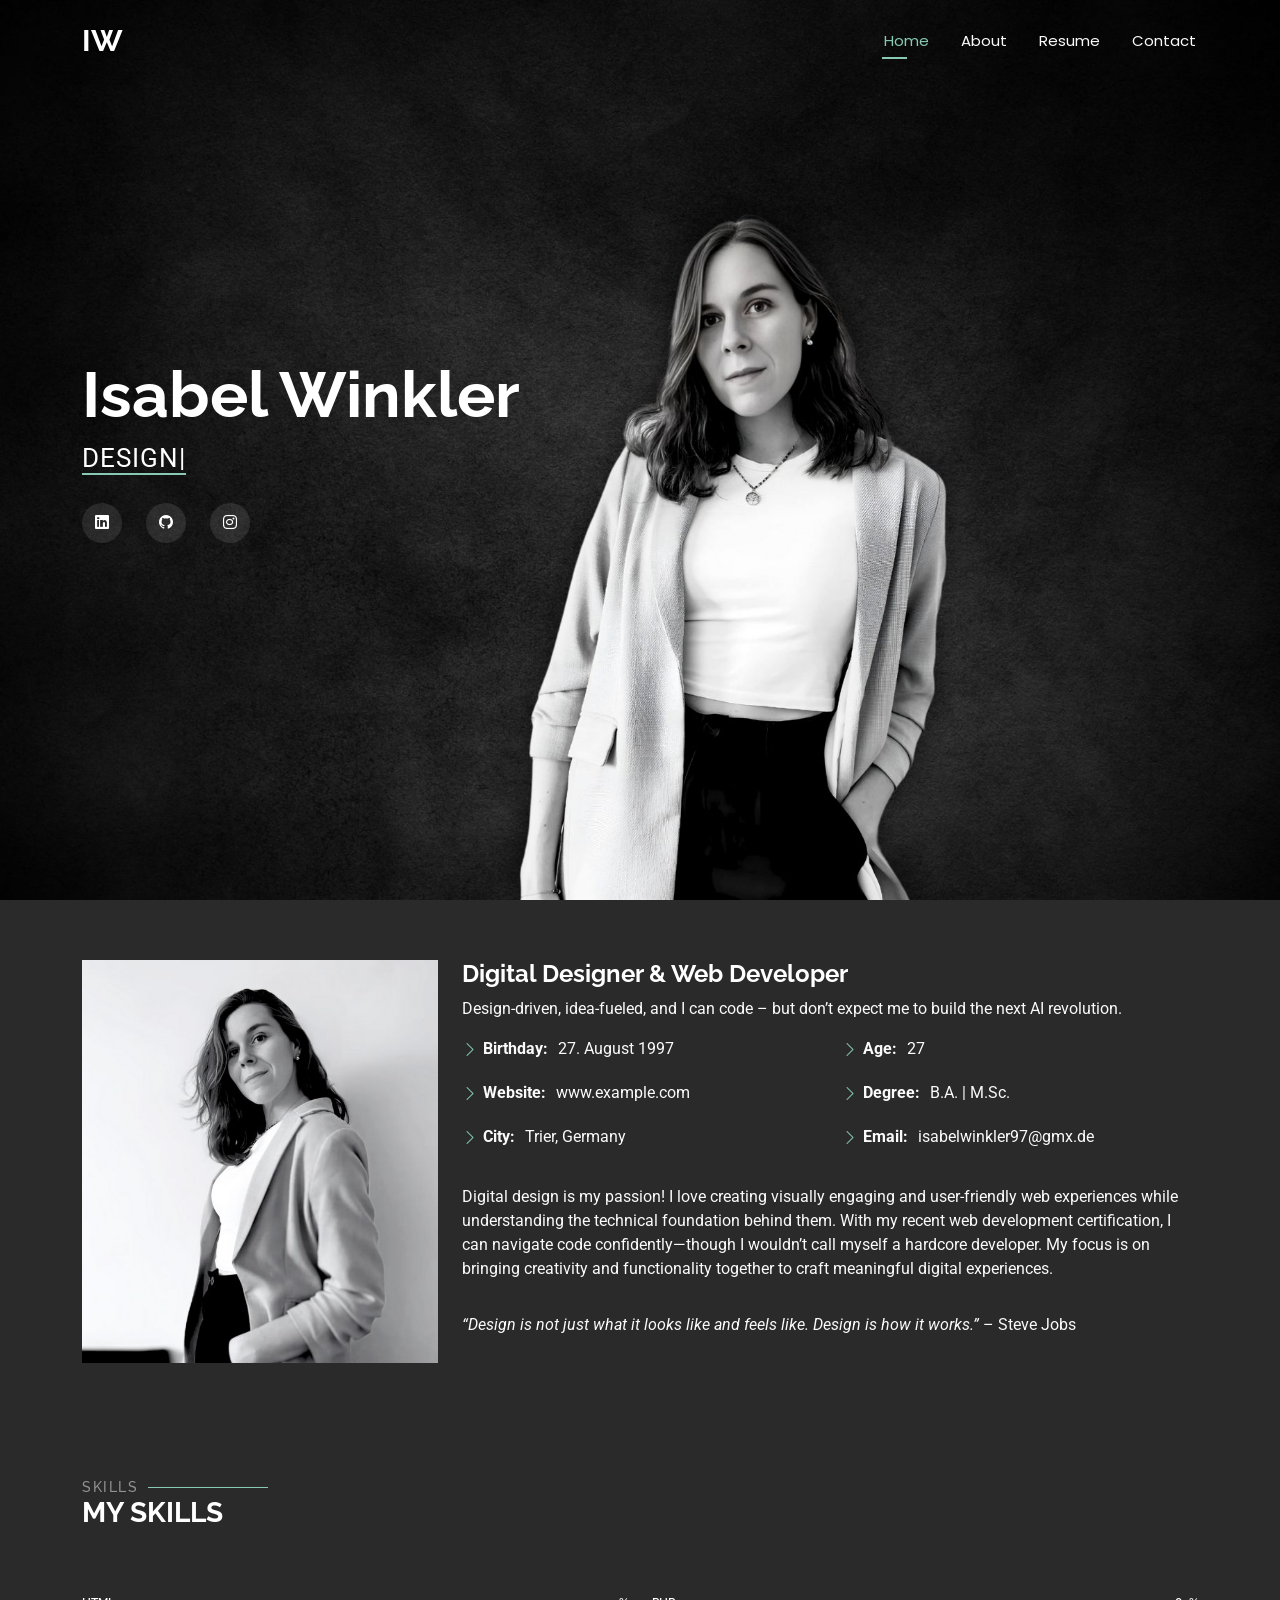
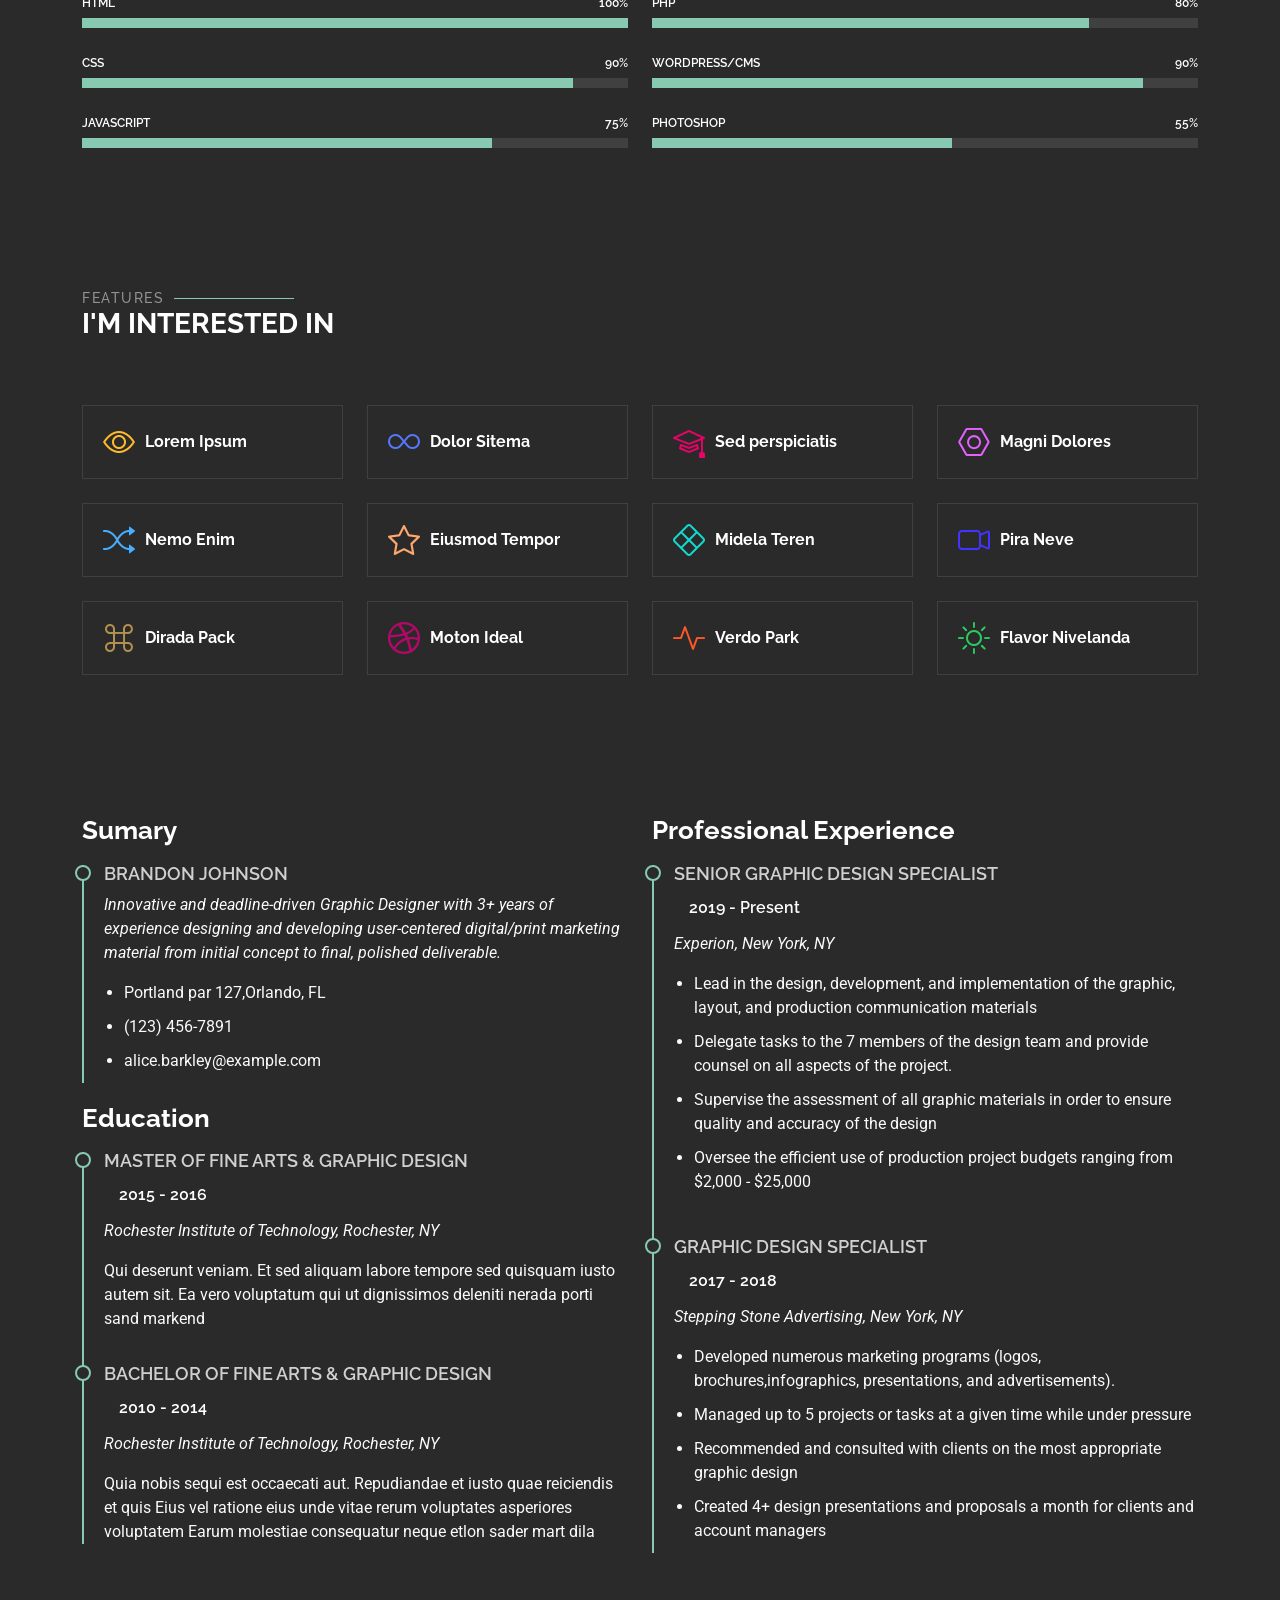
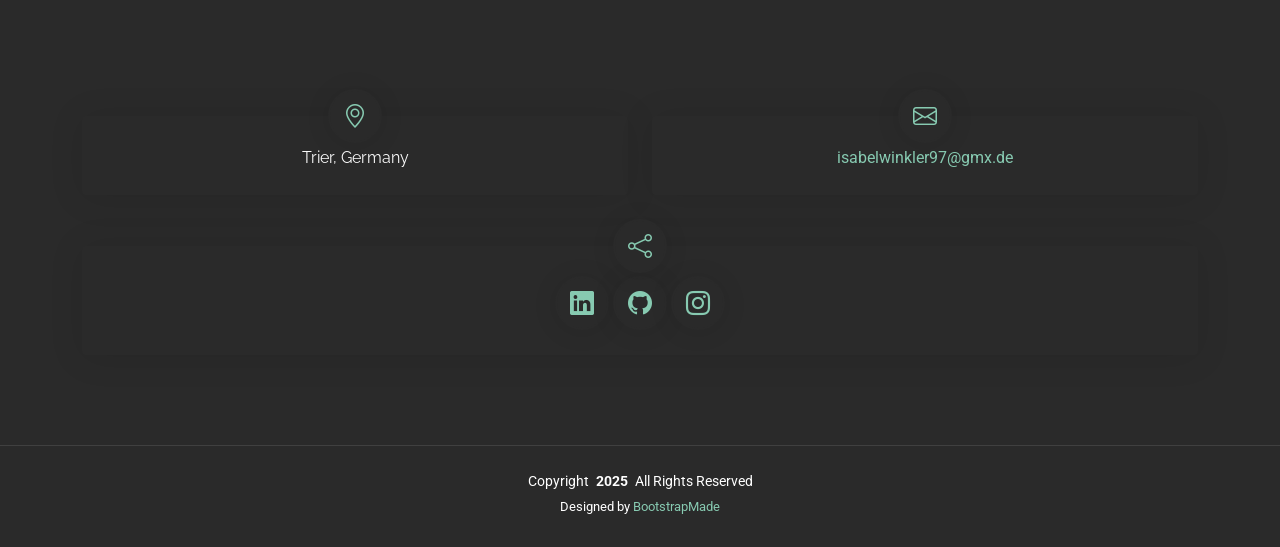
==== index.html @ 9dca6a9c "Anpassung lokal" ====
<!DOCTYPE html>
<html lang="en">

<head>
  <meta charset="utf-8">
  <meta content="width=device-width, initial-scale=1.0" name="viewport">
  <title>Isabel Winkler - Webdesign</title>
  <meta name="description" content="">
  <meta name="keywords" content="">

  <!-- Favicons -->
  <link href="assets/img/favicon.png" rel="icon">
  <link href="assets/img/apple-touch-icon.png" rel="apple-touch-icon">

  <!-- Fonts -->
  <link href="https://fonts.googleapis.com" rel="preconnect">
  <link href="https://fonts.gstatic.com" rel="preconnect" crossorigin>
  <link href="https://fonts.googleapis.com/css2?family=Roboto:ital,wght@0,100;0,300;0,400;0,500;0,700;0,900;1,100;1,300;1,400;1,500;1,700;1,900&family=Poppins:ital,wght@0,100;0,200;0,300;0,400;0,500;0,600;0,700;0,800;0,900;1,100;1,200;1,300;1,400;1,500;1,600;1,700;1,800;1,900&family=Raleway:ital,wght@0,100;0,200;0,300;0,400;0,500;0,600;0,700;0,800;0,900;1,100;1,200;1,300;1,400;1,500;1,600;1,700;1,800;1,900&display=swap" rel="stylesheet">

  <!-- Vendor CSS Files -->
  <link href="assets/vendor/bootstrap/css/bootstrap.min.css" rel="stylesheet">
  <link href="assets/vendor/bootstrap-icons/bootstrap-icons.css" rel="stylesheet">
  <link href="assets/vendor/aos/aos.css" rel="stylesheet">
  <link href="assets/vendor/swiper/swiper-bundle.min.css" rel="stylesheet">
  <link href="assets/vendor/glightbox/css/glightbox.min.css" rel="stylesheet">

  <!-- Main CSS File -->
  <link href="assets/css/main.css" rel="stylesheet">

  <!-- =======================================================
  * Template Name: Personal
  * Template URL: https://bootstrapmade.com/personal-free-resume-bootstrap-template/
  * Updated: Nov 04 2024 with Bootstrap v5.3.3
  * Author: BootstrapMade.com
  * License: https://bootstrapmade.com/license/
  ======================================================== -->
</head>

<body class="index-page">

  <header id="header" class="header d-flex align-items-center fixed-top">
    <div class="container-fluid container-xl position-relative d-flex align-items-center justify-content-between">

      <a href="index.html" class="logo d-flex align-items-center">
        <!-- Uncomment the line below if you also wish to use an image logo -->
        <!-- <img src="assets/img/logo.png" alt=""> -->
        <h1 class="sitename">IW</h1>
      </a>

      <nav id="navmenu" class="navmenu">
        <ul>
          <li><a href="index.html" class="active">Home</a></li>
          <li><a href="#about">About</a></li>
          <li><a href="#resume">Resume</a></li>
          <li><a href="#contact">Contact</a></li>
        </ul>
        <i class="mobile-nav-toggle d-xl-none bi bi-list"></i>
      </nav>

    </div>
  </header>

  <main class="main">

    <!-- Hero Section -->
    <section id="hero" class="hero section dark-background">

      <img src="assets/img/hero-bg.jpg" alt="" data-aos="fade-in">

      <div class="container" data-aos="zoom-out" data-aos-delay="100">
        <h2>Isabel Winkler</h2>
        <p><span class="typed" data-typed-items="DESIGN, DIGITAL, INNOVATION, CREATIVITY, DEVELOPER, MARKETING, EVENTS">CREATIVITY</span><span class="typed-cursor typed-cursor--blink"></span></p>
        <div class="social-links">
          <a href="https://www.linkedin.com/in/isabel-winkler-433579198/" target="_blank"><i class="bi bi-linkedin"></i></a>
          <a href="https://github.com/easywinkler" target="_blank"><i class="bi bi-github"></i></a>
          <a href="https://www.instagram.com/isipisiii3/" target="_blank"><i class="bi bi-instagram"></i></a>
        </div>
      </div>

    </section><!-- /Hero Section -->

   <!-- About Section -->
   <section id="about" class="about section">

    <div class="container" data-aos="fade-up" data-aos-delay="100">

      <div class="row gy-4 justify-content-center">
        <div class="col-lg-4">
          <img src="assets/img/profile-img.jpg" class="img-fluid" alt="">
        </div>
        <div class="col-lg-8 content">
          <h2>Digital Designer &amp; Web Developer</h2>
          <p>
            Design-driven, idea-fueled, and I can code – but don’t expect me to build the next AI revolution.<br>
          </p>
          <div class="row">
            <div class="col-lg-6">
              <ul>
                <li><i class="bi bi-chevron-right"></i> <strong>Birthday:</strong> <span>27. August 1997</span></li>
                <li><i class="bi bi-chevron-right"></i> <strong>Website:</strong> <span>www.example.com</span></li>
                <li><i class="bi bi-chevron-right"></i> <strong>City:</strong> <span>Trier, Germany</span></li>
              </ul>
            </div>
            <div class="col-lg-6">
              <ul>
                <li><i class="bi bi-chevron-right"></i> <strong>Age:</strong> <span>27</span></li>
                <li><i class="bi bi-chevron-right"></i> <strong>Degree:</strong> <span>B.A. | M.Sc.</span></li>
                <li><i class="bi bi-chevron-right"></i> <strong>Email:</strong> <span>isabelwinkler97@gmx.de</span></li>
              </ul>
            </div>
          </div>
          <p class="py-3">
            Digital design is my passion! I love creating visually engaging and user-friendly web experiences while understanding the technical foundation behind them. With my recent web development certification, I can navigate code confidently—though I wouldn’t call myself a hardcore developer. My focus is on bringing creativity and functionality together to craft meaningful digital experiences.
          </p>
          <p>
            <span class="fst-italic py-3">“Design is not just what it looks like and feels like. Design is how it works.” </span> – Steve Jobs
          </p>
        </div>
      </div>

    </div>

  </section><!-- /About Section -->


  <!-- Skills Section -->
  <section id="skills" class="skills section">

    <!-- Section Title -->
    <div class="container section-title" data-aos="fade-up">
      <h2>Skills</h2>
      <div><span>My</span> <span class="description-title">Skills</span></div>
    </div><!-- End Section Title -->

    <div class="container" data-aos="fade-up" data-aos-delay="100">

      <div class="row skills-content skills-animation">

        <div class="col-lg-6">

          <div class="progress">
            <span class="skill"><span>HTML</span> <i class="val">100%</i></span>
            <div class="progress-bar-wrap">
              <div class="progress-bar" role="progressbar" aria-valuenow="100" aria-valuemin="0" aria-valuemax="100"></div>
            </div>
          </div><!-- End Skills Item -->

          <div class="progress">
            <span class="skill"><span>CSS</span> <i class="val">90%</i></span>
            <div class="progress-bar-wrap">
              <div class="progress-bar" role="progressbar" aria-valuenow="90" aria-valuemin="0" aria-valuemax="100"></div>
            </div>
          </div><!-- End Skills Item -->

          <div class="progress">
            <span class="skill"><span>JavaScript</span> <i class="val">75%</i></span>
            <div class="progress-bar-wrap">
              <div class="progress-bar" role="progressbar" aria-valuenow="75" aria-valuemin="0" aria-valuemax="100"></div>
            </div>
          </div><!-- End Skills Item -->

        </div>

        <div class="col-lg-6">

          <div class="progress">
            <span class="skill"><span>PHP</span> <i class="val">80%</i></span>
            <div class="progress-bar-wrap">
              <div class="progress-bar" role="progressbar" aria-valuenow="80" aria-valuemin="0" aria-valuemax="100"></div>
            </div>
          </div><!-- End Skills Item -->

          <div class="progress">
            <span class="skill"><span>WordPress/CMS</span> <i class="val">90%</i></span>
            <div class="progress-bar-wrap">
              <div class="progress-bar" role="progressbar" aria-valuenow="90" aria-valuemin="0" aria-valuemax="100"></div>
            </div>
          </div><!-- End Skills Item -->

          <div class="progress">
            <span class="skill"><span>Photoshop</span> <i class="val">55%</i></span>
            <div class="progress-bar-wrap">
              <div class="progress-bar" role="progressbar" aria-valuenow="55" aria-valuemin="0" aria-valuemax="100"></div>
            </div>
          </div><!-- End Skills Item -->

        </div>

      </div>

    </div>

  </section><!-- /Skills Section -->

  <!-- Interests Section -->
  <section id="interests" class="interests section">

    <!-- Section Title -->
    <div class="container section-title" data-aos="fade-up">
      <h2>Features</h2>
      <div><span>I'm</span> <span class="description-title">interested in</span></div>
    </div><!-- End Section Title -->

    <div class="container">

      <div class="row gy-4">

        <div class="col-lg-3 col-md-4" data-aos="fade-up" data-aos-delay="100">
          <div class="features-item">
            <i class="bi bi-eye" style="color: #ffbb2c;"></i>
            <h3><a href="" class="stretched-link">Lorem Ipsum</a></h3>
          </div>
        </div><!-- End Feature Item -->

        <div class="col-lg-3 col-md-4" data-aos="fade-up" data-aos-delay="200">
          <div class="features-item">
            <i class="bi bi-infinity" style="color: #5578ff;"></i>
            <h3><a href="" class="stretched-link">Dolor Sitema</a></h3>
          </div>
        </div><!-- End Feature Item -->

        <div class="col-lg-3 col-md-4" data-aos="fade-up" data-aos-delay="300">
          <div class="features-item">
            <i class="bi bi-mortarboard" style="color: #e80368;"></i>
            <h3><a href="" class="stretched-link">Sed perspiciatis</a></h3>
          </div>
        </div><!-- End Feature Item -->

        <div class="col-lg-3 col-md-4" data-aos="fade-up" data-aos-delay="400">
          <div class="features-item">
            <i class="bi bi-nut" style="color: #e361ff;"></i>
            <h3><a href="" class="stretched-link">Magni Dolores</a></h3>
          </div>
        </div><!-- End Feature Item -->

        <div class="col-lg-3 col-md-4" data-aos="fade-up" data-aos-delay="500">
          <div class="features-item">
            <i class="bi bi-shuffle" style="color: #47aeff;"></i>
            <h3><a href="" class="stretched-link">Nemo Enim</a></h3>
          </div>
        </div><!-- End Feature Item -->

        <div class="col-lg-3 col-md-4" data-aos="fade-up" data-aos-delay="600">
          <div class="features-item">
            <i class="bi bi-star" style="color: #ffa76e;"></i>
            <h3><a href="" class="stretched-link">Eiusmod Tempor</a></h3>
          </div>
        </div><!-- End Feature Item -->

        <div class="col-lg-3 col-md-4" data-aos="fade-up" data-aos-delay="700">
          <div class="features-item">
            <i class="bi bi-x-diamond" style="color: #11dbcf;"></i>
            <h3><a href="" class="stretched-link">Midela Teren</a></h3>
          </div>
        </div><!-- End Feature Item -->

        <div class="col-lg-3 col-md-4" data-aos="fade-up" data-aos-delay="800">
          <div class="features-item">
            <i class="bi bi-camera-video" style="color: #4233ff;"></i>
            <h3><a href="" class="stretched-link">Pira Neve</a></h3>
          </div>
        </div><!-- End Feature Item -->

        <div class="col-lg-3 col-md-4" data-aos="fade-up" data-aos-delay="900">
          <div class="features-item">
            <i class="bi bi-command" style="color: #b2904f;"></i>
            <h3><a href="" class="stretched-link">Dirada Pack</a></h3>
          </div>
        </div><!-- End Feature Item -->

        <div class="col-lg-3 col-md-4" data-aos="fade-up" data-aos-delay="1000">
          <div class="features-item">
            <i class="bi bi-dribbble" style="color: #b20969;"></i>
            <h3><a href="" class="stretched-link">Moton Ideal</a></h3>
          </div>
        </div><!-- End Feature Item -->

        <div class="col-lg-3 col-md-4" data-aos="fade-up" data-aos-delay="1100">
          <div class="features-item">
            <i class="bi bi-activity" style="color: #ff5828;"></i>
            <h3><a href="" class="stretched-link">Verdo Park</a></h3>
          </div>
        </div><!-- End Feature Item -->

        <div class="col-lg-3 col-md-4" data-aos="fade-up" data-aos-delay="1200">
          <div class="features-item">
            <i class="bi bi-brightness-high" style="color: #29cc61;"></i>
            <h3><a href="" class="stretched-link">Flavor Nivelanda</a></h3>
          </div>
        </div><!-- End Feature Item -->

      </div>

    </div>

  </section><!-- /Interests Section -->

   <!-- Resume Section -->
   <section id="resume" class="resume section">

    <div class="container">

      <div class="row">

        <div class="col-lg-6" data-aos="fade-up" data-aos-delay="100">
          <h3 class="resume-title">Sumary</h3>

          <div class="resume-item pb-0">
            <h4>Brandon Johnson</h4>
            <p><em>Innovative and deadline-driven Graphic Designer with 3+ years of experience designing and developing user-centered digital/print marketing material from initial concept to final, polished deliverable.</em></p>
            <ul>
              <li>Portland par 127,Orlando, FL</li>
              <li>(123) 456-7891</li>
              <li>alice.barkley@example.com</li>
            </ul>
          </div><!-- Edn Resume Item -->

          <h3 class="resume-title">Education</h3>
          <div class="resume-item">
            <h4>Master of Fine Arts &amp; Graphic Design</h4>
            <h5>2015 - 2016</h5>
            <p><em>Rochester Institute of Technology, Rochester, NY</em></p>
            <p>Qui deserunt veniam. Et sed aliquam labore tempore sed quisquam iusto autem sit. Ea vero voluptatum qui ut dignissimos deleniti nerada porti sand markend</p>
          </div><!-- Edn Resume Item -->

          <div class="resume-item">
            <h4>Bachelor of Fine Arts &amp; Graphic Design</h4>
            <h5>2010 - 2014</h5>
            <p><em>Rochester Institute of Technology, Rochester, NY</em></p>
            <p>Quia nobis sequi est occaecati aut. Repudiandae et iusto quae reiciendis et quis Eius vel ratione eius unde vitae rerum voluptates asperiores voluptatem Earum molestiae consequatur neque etlon sader mart dila</p>
          </div><!-- Edn Resume Item -->

        </div>

        <div class="col-lg-6" data-aos="fade-up" data-aos-delay="200">
          <h3 class="resume-title">Professional Experience</h3>
          <div class="resume-item">
            <h4>Senior graphic design specialist</h4>
            <h5>2019 - Present</h5>
            <p><em>Experion, New York, NY </em></p>
            <ul>
              <li>Lead in the design, development, and implementation of the graphic, layout, and production communication materials</li>
              <li>Delegate tasks to the 7 members of the design team and provide counsel on all aspects of the project. </li>
              <li>Supervise the assessment of all graphic materials in order to ensure quality and accuracy of the design</li>
              <li>Oversee the efficient use of production project budgets ranging from $2,000 - $25,000</li>
            </ul>
          </div><!-- Edn Resume Item -->

          <div class="resume-item">
            <h4>Graphic design specialist</h4>
            <h5>2017 - 2018</h5>
            <p><em>Stepping Stone Advertising, New York, NY</em></p>
            <ul>
              <li>Developed numerous marketing programs (logos, brochures,infographics, presentations, and advertisements).</li>
              <li>Managed up to 5 projects or tasks at a given time while under pressure</li>
              <li>Recommended and consulted with clients on the most appropriate graphic design</li>
              <li>Created 4+ design presentations and proposals a month for clients and account managers</li>
            </ul>
          </div><!-- Edn Resume Item -->

        </div>

      </div>

    </div>

  </section><!-- /Resume Section -->


     <!-- contact Section -->
  <section id="contact" class="contact section">

    <div class="container" data-aos="fade-up" data-aos-delay="100">

      <div class="row gy-4">

        <div class="col-lg-6 col-md-6 d-flex flex-column align-items-center">
          <i class="icon bi bi-geo-alt flex-shrink-0"></i>
          <div class="contact-item">
            <p>Trier, Germany</p>
          </div>
        </div><!-- End contact Item -->

        <div class="col-lg-6 col-md-6 d-flex flex-column align-items-center">
          <i class="icon bi bi-envelope flex-shrink-0"></i>
          <div class="contact-item">
            <a href="mailto:isabelwinkler97@gmx.de">isabelwinkler97@gmx.de</a>
          </div>
        </div><!-- End contact Item -->

        <div class="col-lg-12 col-md-6 d-flex flex-column align-items-center">
          <i class="icon bi bi-share flex-shrink-0"></i>
          <div class="contact-item">
            <a href="https://www.linkedin.com/in/isabel-winkler-433579198/" target="_blank"><i class="bi bi-linkedin"></i></a>
            <a href="https://github.com/easywinkler" target="_blank"><i class="bi bi-github"></i></a>
            <a href="https://www.instagram.com/isipisiii3/" target="_blank"><i class="bi bi-instagram"></i></a>
          </div>
        </div><!-- End contact Item -->
      </div>

    </div>

  </section><!-- /Contact Section -->

  </main>

  <footer id="footer" class="footer dark-background">
        <div class="copyright">
          <span>Copyright </span> <strong class="px-1 sitename">2025</strong> <span>All Rights Reserved</span>
        </div>
        <div class="credits">
          <!-- All the links in the footer should remain intact. -->
          <!-- You can delete the links only if you've purchased the pro version. -->
          <!-- Licensing information: https://bootstrapmade.com/license/ -->
          <!-- Purchase the pro version with working PHP/AJAX contact form: [buy-url] -->
          Designed by <a href="https://bootstrapmade.com/">BootstrapMade</a>
        </div>
      </div>
    </div>
  </footer>

  <!-- Scroll Top -->
  <a href="#" id="scroll-top" class="scroll-top d-flex align-items-center justify-content-center"><i class="bi bi-arrow-up-short"></i></a>

  <!-- Preloader -->
  <div id="preloader"></div>

  <!-- Vendor JS Files -->
  <script src="assets/vendor/bootstrap/js/bootstrap.bundle.min.js"></script>
  <script src="assets/vendor/php-email-form/validate.js"></script>
  <script src="assets/vendor/aos/aos.js"></script>
  <script src="assets/vendor/typed.js/typed.umd.js"></script>
  <script src="assets/vendor/purecounter/purecounter_vanilla.js"></script>
  <script src="assets/vendor/waypoints/noframework.waypoints.js"></script>
  <script src="assets/vendor/swiper/swiper-bundle.min.js"></script>
  <script src="assets/vendor/glightbox/js/glightbox.min.js"></script>
  <script src="assets/vendor/imagesloaded/imagesloaded.pkgd.min.js"></script>
  <script src="assets/vendor/isotope-layout/isotope.pkgd.min.js"></script>

  <!-- Main JS File -->
  <script src="assets/js/main.js"></script>

</body>

</html>
---- assets/css/main.css ----
/**
* Template Name: Personal
* Template URL: https://bootstrapmade.com/personal-free-resume-bootstrap-template/
* Updated: Nov 04 2024 with Bootstrap v5.3.3
* Author: BootstrapMade.com
* License: https://bootstrapmade.com/license/
*/

/*--------------------------------------------------------------
# Font & Color Variables
# Help: https://bootstrapmade.com/color-system/
--------------------------------------------------------------*/
/* Fonts */
:root {
  --default-font: "Roboto",  system-ui, -apple-system, "Segoe UI", Roboto, "Helvetica Neue", Arial, "Noto Sans", "Liberation Sans", sans-serif, "Apple Color Emoji", "Segoe UI Emoji", "Segoe UI Symbol", "Noto Color Emoji";
  --heading-font: "Raleway",  sans-serif;
  --nav-font: "Poppins",  sans-serif;
}

/* Global Colors - The following color variables are used throughout the website. Updating them here will change the color scheme of the entire website */
:root { 
  --background-color: #2a2a2a; /* Background color for the entire website, including individual sections */
  --default-color: #fafafa; /* Default color used for the majority of the text content across the entire website */
  --heading-color: #ffffff; /* Color for headings, subheadings and title throughout the website */
  --accent-color: #87cab1; /* Accent color that represents your brand on the website. It's used for buttons, links, and other elements that need to stand out */
  --surface-color: #2a2a2a; /* The surface color is used as a background of boxed elements within sections, such as cards, icon boxes, or other elements that require a visual separation from the global background. */
  --contrast-color: #2a2a2a; /* Contrast color for text, ensuring readability against backgrounds of accent, heading, or default colors. */
}

/* Nav Menu Colors - The following color variables are used specifically for the navigation menu. They are separate from the global colors to allow for more customization options */
:root {
  --nav-color: #fafafa;  /* The default color of the main navmenu links */
  --nav-hover-color: #87cab1; /* Applied to main navmenu links when they are hovered over or active */
  --nav-mobile-background-color: #2a2a2a; /* Used as the background color for mobile navigation menu */
  --nav-dropdown-background-color: #2a2a2a; /* Used as the background color for dropdown items that appear when hovering over primary navigation items */
  --nav-dropdown-color: #fafafa; /* Used for navigation links of the dropdown items in the navigation menu. */
  --nav-dropdown-hover-color: #87cab1; /* Similar to --nav-hover-color, this color is applied to dropdown navigation links when they are hovered over. */
}

/* Color Presets - These classes override global colors when applied to any section or element, providing reuse of the sam color scheme. */

.light-background {
  --background-color: #2a2a2a;
  --surface-color: #2a2a2a;
}

.dark-background {
  --background-color: #2a2a2a;
  --default-color: #ffffff;
  --heading-color: #ffffff;
  --surface-color: #2a2a2a;
  --contrast-color: #2a2a2a;
}

/* Smooth scroll */
:root {
  scroll-behavior: smooth;
}

/*--------------------------------------------------------------
# General Styling & Shared Classes
--------------------------------------------------------------*/
body {
  color: var(--default-color);
  background-color: var(--background-color);
  font-family: var(--default-font);
}

a {
  color: var(--accent-color);
  text-decoration: none;
  transition: 0.3s;
}

a:hover {
  color: color-mix(in srgb, var(--accent-color), transparent 25%);
  text-decoration: none;
}

h1,
h2,
h3,
h4,
h5,
h6 {
  color: var(--heading-color);
  font-family: var(--heading-font);
}

/* PHP Email Form Messages
------------------------------*/
.php-email-form .error-message {
  display: none;
  background: #df1529;
  color: #ffffff;
  text-align: left;
  padding: 15px;
  margin-bottom: 24px;
  font-weight: 600;
}

.php-email-form .sent-message {
  display: none;
  color: #ffffff;
  background: #87cab1;
  text-align: center;
  padding: 15px;
  margin-bottom: 24px;
  font-weight: 600;
}

.php-email-form .loading {
  display: none;
  background: var(--surface-color);
  text-align: center;
  padding: 15px;
  margin-bottom: 24px;
}

.php-email-form .loading:before {
  content: "";
  display: inline-block;
  border-radius: 50%;
  width: 24px;
  height: 24px;
  margin: 0 10px -6px 0;
  border: 3px solid var(--accent-color);
  border-top-color: var(--surface-color);
  animation: php-email-form-loading 1s linear infinite;
}

@keyframes php-email-form-loading {
  0% {
    transform: rotate(0deg);
  }

  100% {
    transform: rotate(360deg);
  }
}

/*--------------------------------------------------------------
# Global Header
--------------------------------------------------------------*/
.header {
  --background-color: rgba(0, 0, 0, 0);
  color: var(--default-color);
  background-color: var(--background-color);
  padding: 15px 0;
  transition: all 0.5s;
  z-index: 997;
}

.header .logo {
  line-height: 1;
}

.header .logo img {
  max-height: 32px;
  margin-right: 8px;
}

.header .logo h1 {
  font-size: 30px;
  margin: 0;
  font-weight: 700;
  color: var(--heading-color);
}

.scrolled .header {
  box-shadow: 0px 0 18px rgba(0, 0, 0, 0.1);
}

/* Global Header on Scroll
------------------------------*/
.scrolled .header {
  --background-color: rgba(0, 0, 0, 0.8);
}

/*--------------------------------------------------------------
# Navigation Menu
--------------------------------------------------------------*/
/* Desktop Navigation */
@media (min-width: 1200px) {
  .navmenu {
    padding: 0;
  }

  .navmenu ul {
    margin: 0;
    padding: 0;
    display: flex;
    list-style: none;
    align-items: center;
  }

  .navmenu li {
    position: relative;
  }

  .navmenu>ul>li {
    white-space: nowrap;
    padding: 15px 14px;
  }

  .navmenu>ul>li:last-child {
    padding-right: 0;
  }

  .navmenu a,
  .navmenu a:focus {
    color: var(--nav-color);
    font-size: 15px;
    padding: 0 2px;
    font-family: var(--nav-font);
    font-weight: 400;
    display: flex;
    align-items: center;
    justify-content: space-between;
    white-space: nowrap;
    transition: 0.3s;
    position: relative;
  }

  .navmenu a i,
  .navmenu a:focus i {
    font-size: 12px;
    line-height: 0;
    margin-left: 5px;
    transition: 0.3s;
  }

  .navmenu>ul>li>a:before {
    content: "";
    position: absolute;
    height: 2px;
    bottom: -6px;
    left: 0;
    background-color: var(--nav-hover-color);
    visibility: hidden;
    width: 0px;
    transition: all 0.3s ease-in-out 0s;
  }

  .navmenu a:hover:before,
  .navmenu li:hover>a:before,
  .navmenu .active:before {
    visibility: visible;
    width: 25px;
  }

  .navmenu li:hover>a,
  .navmenu .active,
  .navmenu .active:focus {
    color: var(--nav-hover-color);
  }

  .navmenu .dropdown ul {
    margin: 0;
    padding: 10px 0;
    background: var(--nav-dropdown-background-color);
    display: block;
    position: absolute;
    visibility: hidden;
    left: 14px;
    top: 130%;
    opacity: 0;
    transition: 0.3s;
    border-radius: 4px;
    z-index: 99;
    box-shadow: 0px 0px 30px rgba(0, 0, 0, 0.1);
  }

  .navmenu .dropdown ul li {
    min-width: 200px;
  }

  .navmenu .dropdown ul a {
    padding: 10px 20px;
    font-size: 15px;
    text-transform: none;
    color: var(--nav-dropdown-color);
  }

  .navmenu .dropdown ul a i {
    font-size: 12px;
  }

  .navmenu .dropdown ul a:hover,
  .navmenu .dropdown ul .active:hover,
  .navmenu .dropdown ul li:hover>a {
    color: var(--nav-dropdown-hover-color);
  }

  .navmenu .dropdown:hover>ul {
    opacity: 1;
    top: 100%;
    visibility: visible;
  }

  .navmenu .dropdown .dropdown ul {
    top: 0;
    left: -90%;
    visibility: hidden;
  }

  .navmenu .dropdown .dropdown:hover>ul {
    opacity: 1;
    top: 0;
    left: -100%;
    visibility: visible;
  }
}

/* Mobile Navigation */
@media (max-width: 1199px) {
  .mobile-nav-toggle {
    color: var(--nav-color);
    font-size: 28px;
    line-height: 0;
    margin-right: 10px;
    cursor: pointer;
    transition: color 0.3s;
  }

  .navmenu {
    padding: 0;
    z-index: 9997;
  }

  .navmenu ul {
    display: none;
    list-style: none;
    position: absolute;
    inset: 60px 20px 20px 20px;
    padding: 10px 0;
    margin: 0;
    border-radius: 6px;
    background-color: var(--nav-mobile-background-color);
    border: 1px solid color-mix(in srgb, var(--default-color), transparent 90%);
    box-shadow: none;
    overflow-y: auto;
    transition: 0.3s;
    z-index: 9998;
  }

  .navmenu a,
  .navmenu a:focus {
    color: var(--nav-dropdown-color);
    padding: 10px 20px;
    font-family: var(--nav-font);
    font-size: 17px;
    font-weight: 500;
    display: flex;
    align-items: center;
    justify-content: space-between;
    white-space: nowrap;
    transition: 0.3s;
  }

  .navmenu a i,
  .navmenu a:focus i {
    font-size: 12px;
    line-height: 0;
    margin-left: 5px;
    width: 30px;
    height: 30px;
    display: flex;
    align-items: center;
    justify-content: center;
    border-radius: 50%;
    transition: 0.3s;
    background-color: color-mix(in srgb, var(--accent-color), transparent 90%);
  }

  .navmenu a i:hover,
  .navmenu a:focus i:hover {
    background-color: var(--accent-color);
    color: var(--contrast-color);
  }

  .navmenu a:hover,
  .navmenu .active,
  .navmenu .active:focus {
    color: var(--nav-dropdown-hover-color);
  }

  .navmenu .active i,
  .navmenu .active:focus i {
    background-color: var(--accent-color);
    color: var(--contrast-color);
    transform: rotate(180deg);
  }

  .navmenu .dropdown ul {
    position: static;
    display: none;
    z-index: 99;
    padding: 10px 0;
    margin: 10px 20px;
    background-color: var(--nav-dropdown-background-color);
    transition: all 0.5s ease-in-out;
  }

  .navmenu .dropdown ul ul {
    background-color: rgba(33, 37, 41, 0.1);
  }

  .navmenu .dropdown>.dropdown-active {
    display: block;
    background-color: rgba(33, 37, 41, 0.03);
  }

  .mobile-nav-active {
    overflow: hidden;
  }

  .mobile-nav-active .mobile-nav-toggle {
    color: #fff;
    position: absolute;
    font-size: 32px;
    top: 15px;
    right: 15px;
    margin-right: 0;
    z-index: 9999;
  }

  .mobile-nav-active .navmenu {
    position: fixed;
    overflow: hidden;
    inset: 0;
    background: rgba(33, 37, 41, 0.8);
    transition: 0.3s;
  }

  .mobile-nav-active .navmenu>ul {
    display: block;
  }
}

/*--------------------------------------------------------------
# Global Footer
--------------------------------------------------------------*/
.footer {
  color: var(--default-color);
  background-color: var(--background-color);
  font-size: 14px;
  text-align: center;
  padding: 30px 0;
  position: relative;
}

.footer h3 {
  font-size: 36px;
  font-weight: 700;
  position: relative;
  padding: 0;
  margin: 0 0 15px 0;
}

.footer p {
  font-size: 15;
  font-style: italic;
  padding: 0;
  margin: 0 0 30px 0;
}

.footer .social-links {
  margin: 0 0 30px 0;
}

.footer .social-links a {
  font-size: 16px;
  display: flex;
  align-items: center;
  justify-content: center;
  background: var(--accent-color);
  color: var(--contrast-color);
  line-height: 1;
  margin: 0 4px;
  border-radius: 50%;
  text-align: center;
  width: 36px;
  height: 36px;
  transition: 0.3s;
}

.footer .social-links a:hover {
  background: color-mix(in srgb, var(--accent-color), transparent 20%);
  text-decoration: none;
}

.footer .copyright {
  padding-top: 25px;
  border-top: 1px solid color-mix(in srgb, var(--default-color), transparent 90%);
}

.footer .credits {
  font-size: 13px;
  padding-top: 5px;
}

/*--------------------------------------------------------------
# Preloader
--------------------------------------------------------------*/
#preloader {
  position: fixed;
  inset: 0;
  z-index: 999999;
  overflow: hidden;
  background: var(--background-color);
  transition: all 0.6s ease-out;
}

#preloader:before {
  content: "";
  position: fixed;
  top: calc(50% - 30px);
  left: calc(50% - 30px);
  border: 6px solid #ffffff;
  border-color: var(--accent-color) transparent var(--accent-color) transparent;
  border-radius: 50%;
  width: 60px;
  height: 60px;
  animation: animate-preloader 1.5s linear infinite;
}

@keyframes animate-preloader {
  0% {
    transform: rotate(0deg);
  }

  100% {
    transform: rotate(360deg);
  }
}

/*--------------------------------------------------------------
# Scroll Top Button
--------------------------------------------------------------*/
.scroll-top {
  position: fixed;
  visibility: hidden;
  opacity: 0;
  right: 15px;
  bottom: -15px;
  z-index: 99999;
  background-color: var(--accent-color);
  width: 44px;
  height: 44px;
  border-radius: 50px;
  transition: all 0.4s;
}

.scroll-top i {
  font-size: 24px;
  color: var(--contrast-color);
  line-height: 0;
}

.scroll-top:hover {
  background-color: color-mix(in srgb, var(--accent-color), transparent 20%);
  color: var(--contrast-color);
}

.scroll-top.active {
  visibility: visible;
  opacity: 1;
  bottom: 15px;
}

/*--------------------------------------------------------------
# Disable aos animation delay on mobile devices
--------------------------------------------------------------*/
@media screen and (max-width: 768px) {
  [data-aos-delay] {
    transition-delay: 0 !important;
  }
}

/*--------------------------------------------------------------
# Global Page Titles & Breadcrumbs
--------------------------------------------------------------*/
.page-title {
  color: var(--default-color);
  background-color: var(--background-color);
  position: relative;
}

.page-title .heading {
  padding: 160px 0 80px 0;
  border-top: 1px solid color-mix(in srgb, var(--default-color), transparent 90%);
}

.page-title .heading h1 {
  font-size: 38px;
  font-weight: 700;
}

.page-title nav {
  background-color: color-mix(in srgb, var(--default-color), transparent 90%);
  padding: 20px 0;
}

.page-title nav ol {
  display: flex;
  flex-wrap: wrap;
  list-style: none;
  margin: 0;
  font-size: 16px;
  font-weight: 600;
}

.page-title nav ol li+li {
  padding-left: 10px;
}

.page-title nav ol li+li::before {
  content: "/";
  display: inline-block;
  padding-right: 10px;
  color: color-mix(in srgb, var(--default-color), transparent 70%);
}

/*--------------------------------------------------------------
# Global Sections
--------------------------------------------------------------*/
section,
.section {
  color: var(--default-color);
  background-color: var(--background-color);
  padding: 60px 0;
  scroll-margin-top: 100px;
  overflow: clip;
}

@media (max-width: 1199px) {

  section,
  .section {
    scroll-margin-top: 66px;
  }
}

/*--------------------------------------------------------------
# Global Section Titles
--------------------------------------------------------------*/
.section-title {
  padding-bottom: 60px;
  position: relative;
}

.section-title h2 {
  font-size: 14px;
  font-weight: 500;
  padding: 0;
  line-height: 1px;
  margin: 0;
  letter-spacing: 1.5px;
  text-transform: uppercase;
  color: color-mix(in srgb, var(--default-color), transparent 50%);
  position: relative;
}

.section-title h2::after {
  content: "";
  width: 120px;
  height: 1px;
  display: inline-block;
  background: var(--accent-color);
  margin: 4px 10px;
}

.section-title div {
  color: var(--heading-color);
  margin: 0;
  margin: 0;
  font-size: 28px;
  font-weight: 700;
  text-transform: uppercase;
  font-family: var(--heading-font);
}

/*--------------------------------------------------------------
# Hero Section
--------------------------------------------------------------*/
.hero {
  width: 100%;
  min-height: 100vh;
  position: relative;
  padding: 80px 0;
  display: flex;
  align-items: center;
  justify-content: center;
}

.hero img {
  position: absolute;
  inset: 0;
  display: block;
  width: 100%;
  height: 100%;
  object-fit: cover;
  z-index: 1;
}

.hero .container {
  position: relative;
  z-index: 3;
}

.hero h2 {
  margin: 0;
  font-size: 64px;
  font-weight: 700;
}

.hero p {
  margin: 5px 0 0 0;
  font-size: 26px;
}

.hero p span {
  letter-spacing: 1px;
  border-bottom: 2px solid var(--accent-color);
}

.hero .social-links {
  margin-top: 25px;
}

.hero .social-links a {
  background-color: color-mix(in srgb, var(--default-color), transparent 90%);
  color: var(--default-color);
  font-size: 14px;
  width: 40px;
  height: 40px;
  border-radius: 50px;
  display: inline-flex;
  align-items: center;
  justify-content: center;
  margin-right: 20px;
  transition: 0.3s;
}

.hero .social-links a:hover {
  background-color: var(--accent-color);
}

@media (max-width: 768px) {
  .hero h2 {
    font-size: 32px;
  }

  .hero p {
    font-size: 20px;
  }
}

/*--------------------------------------------------------------
# About Section
--------------------------------------------------------------*/
.about .content h2 {
  font-weight: 700;
  font-size: 24px;
}

.about .content ul {
  list-style: none;
  padding: 0;
}

.about .content ul li {
  margin-bottom: 20px;
  display: flex;
  align-items: center;
}

.about .content ul strong {
  margin-right: 10px;
}

.about .content ul i {
  font-size: 16px;
  margin-right: 5px;
  color: var(--accent-color);
  line-height: 0;
}

/*--------------------------------------------------------------
# Contact Section
--------------------------------------------------------------*/
.contact i {
  background-color: var(--surface-color);
  color: var(--accent-color);
  box-shadow: 0px 2px 25px rgba(0, 0, 0, 0.1);
  width: 54px;
  height: 54px;
  font-size: 24px;
  border-radius: 50px;
  border: 2px solid var(--background-color);
  display: inline-flex;
  align-items: center;
  justify-content: center;
  position: relative;
  z-index: 1;
}

.contact .contact-item {
  background-color: var(--surface-color);
  margin-top: -27px;
  padding: 30px 30px 25px 30px;
  width: 100%;
  position: relative;
  text-align: center;
  box-shadow: 0px 2px 35px rgba(0, 0, 0, 0.1);
  border-radius: 4px;
  z-index: 0;
}

.contact .contact-item span {
  font-size: 36px;
  display: block;
  font-weight: 700;
  color: color-mix(in srgb, var(--default-color), transparent 20%);
}

.contact .contact-item p {
  padding: 0;
  margin: 0;
  font-family: var(--heading-font);
  font-size: 16px;
}

/*--------------------------------------------------------------
# Skills Section
--------------------------------------------------------------*/
.skills .progress {
  height: 60px;
  display: block;
  background: none;
  border-radius: 0;
}

.skills .progress .skill {
  color: var(--heading-color);
  padding: 0;
  margin: 0 0 6px 0;
  text-transform: uppercase;
  display: block;
  font-weight: 600;
  font-family: var(--heading-font);
}

.skills .progress .skill .val {
  float: right;
  font-style: normal;
}

.skills .progress-bar-wrap {
  background: color-mix(in srgb, var(--default-color), transparent 90%);
  height: 10px;
}

.skills .progress-bar {
  width: 1px;
  height: 10px;
  transition: 0.9s;
  background-color: var(--accent-color);
}

/*--------------------------------------------------------------
# Interests Section
--------------------------------------------------------------*/
.interests .features-item {
  background-color: var(--surface-color);
  display: flex;
  align-items: center;
  padding: 20px;
  transition: 0.3s;
  border: 1px solid color-mix(in srgb, var(--default-color), transparent 90%);
  position: relative;
}

.interests .features-item i {
  font-size: 32px;
  padding-right: 10px;
  line-height: 0;
}

.interests .features-item h3 {
  font-weight: 700;
  margin: 0;
  padding: 0;
  line-height: 1;
  font-size: 16px;
}

.interests .features-item h3 a {
  color: var(--heading-color);
  transition: 0.3s;
}

.interests .features-item:hover {
  border-color: var(--accent-color);
}

.interests .features-item:hover h3 a {
  color: var(--accent-color);
}

/*--------------------------------------------------------------
# Testimonials Section
--------------------------------------------------------------*/
.testimonials .testimonials-carousel,
.testimonials .testimonials-slider {
  overflow: hidden;
}

.testimonials .testimonial-item {
  box-sizing: content-box;
  min-height: 320px;
}

.testimonials .testimonial-item .testimonial-img {
  width: 90px;
  border-radius: 50%;
  margin: -40px 0 0 40px;
  position: relative;
  z-index: 2;
  border: 6px solid var(--background-color);
}

.testimonials .testimonial-item h3 {
  font-size: 18px;
  font-weight: bold;
  margin: 10px 0 5px 45px;
}

.testimonials .testimonial-item h4 {
  font-size: 14px;
  color: color-mix(in srgb, var(--default-color), transparent 20%);
  margin: 0 0 0 45px;
}

.testimonials .testimonial-item .quote-icon-left,
.testimonials .testimonial-item .quote-icon-right {
  color: color-mix(in srgb, var(--accent-color), transparent 50%);
  font-size: 26px;
  line-height: 0;
}

.testimonials .testimonial-item .quote-icon-left {
  display: inline-block;
  left: -5px;
  position: relative;
}

.testimonials .testimonial-item .quote-icon-right {
  display: inline-block;
  right: -5px;
  position: relative;
  top: 10px;
  transform: scale(-1, -1);
}

.testimonials .testimonial-item p {
  font-style: italic;
  margin: 0 15px 0 15px;
  padding: 20px 20px 60px 20px;
  background: var(--surface-color);
  border-radius: 6px;
  position: relative;
  z-index: 1;
}

.testimonials .swiper-wrapper {
  height: auto;
}

.testimonials .swiper-pagination {
  margin-top: 20px;
  position: relative;
}

.testimonials .swiper-pagination .swiper-pagination-bullet {
  width: 12px;
  height: 12px;
  background-color: var(--background-color);
  opacity: 1;
  border: 1px solid var(--accent-color);
}

.testimonials .swiper-pagination .swiper-pagination-bullet-active {
  background-color: var(--accent-color);
}

/*--------------------------------------------------------------
# Resume Section
--------------------------------------------------------------*/
.resume .resume-title {
  color: var(--heading-color);
  font-size: 26px;
  font-weight: 700;
  margin-top: 20px;
  margin-bottom: 20px;
}

.resume .resume-item {
  padding: 0 0 20px 20px;
  margin-top: -2px;
  border-left: 2px solid var(--accent-color);
  position: relative;
}

.resume .resume-item h4 {
  line-height: 18px;
  font-size: 18px;
  font-weight: 600;
  text-transform: uppercase;
  color: color-mix(in srgb, var(--default-color), transparent 20%);
  margin-bottom: 10px;
}

.resume .resume-item h5 {
  font-size: 16px;
  padding: 5px 15px;
  display: inline-block;
  font-weight: 600;
  margin-bottom: 10px;
}

.resume .resume-item ul {
  padding-left: 20px;
}

.resume .resume-item ul li {
  padding-bottom: 10px;
}

.resume .resume-item:last-child {
  padding-bottom: 0;
}

.resume .resume-item::before {
  content: "";
  position: absolute;
  width: 16px;
  height: 16px;
  border-radius: 50px;
  left: -9px;
  top: 0;
  background: var(--background-color);
  border: 2px solid var(--accent-color);
}

/*--------------------------------------------------------------
# Services Section
--------------------------------------------------------------*/
.services .service-item {
  background-color: var(--surface-color);
  text-align: center;
  padding: 80px 20px;
  transition: all ease-in-out 0.3s;
  height: 100%;
}

.services .service-item .icon {
  margin: 0 auto;
  width: 64px;
  height: 64px;
  background: var(--accent-color);
  border-radius: 4px;
  display: flex;
  align-items: center;
  justify-content: center;
  margin-bottom: 20px;
  transition: 0.3s;
  transform-style: preserve-3d;
}

.services .service-item .icon i {
  color: var(--contrast-color);
  font-size: 28px;
  transition: ease-in-out 0.3s;
}

.services .service-item .icon::before {
  position: absolute;
  content: "";
  left: -8px;
  top: -8px;
  height: 100%;
  width: 100%;
  background: color-mix(in srgb, var(--accent-color), transparent 80%);
  border-radius: 5px;
  transition: all 0.3s ease-out 0s;
  transform: translateZ(-1px);
}

.services .service-item h3 {
  font-weight: 700;
  margin: 10px 0 15px 0;
  font-size: 22px;
}

.services .service-item p {
  line-height: 24px;
  font-size: 14px;
  margin-bottom: 0;
}

.services .service-item:hover {
  background: var(--accent-color);
  border-color: var(--accent-color);
}

.services .service-item:hover .icon {
  background: var(--surface-color);
}

.services .service-item:hover .icon i {
  color: var(--accent-color);
}

.services .service-item:hover .icon::before {
  background: color-mix(in srgb, var(--background-color), transparent 70%);
}

.services .service-item:hover h3,
.services .service-item:hover p {
  color: var(--contrast-color);
}

/*--------------------------------------------------------------
# Service Details Section
--------------------------------------------------------------*/
.service-details .services-list {
  background-color: var(--surface-color);
  padding: 10px 30px;
  border: 1px solid color-mix(in srgb, var(--default-color), transparent 90%);
  margin-bottom: 20px;
}

.service-details .services-list a {
  display: block;
  line-height: 1;
  padding: 8px 0 8px 15px;
  border-left: 3px solid color-mix(in srgb, var(--default-color), transparent 70%);
  margin: 20px 0;
  color: color-mix(in srgb, var(--default-color), transparent 20%);
  transition: 0.3s;
}

.service-details .services-list a.active {
  color: var(--heading-color);
  font-weight: 700;
  border-color: var(--accent-color);
}

.service-details .services-list a:hover {
  border-color: var(--accent-color);
}

.service-details .services-img {
  margin-bottom: 20px;
}

.service-details h3 {
  font-size: 26px;
  font-weight: 700;
}

.service-details h4 {
  font-size: 20px;
  font-weight: 700;
}

.service-details p {
  font-size: 15px;
}

.service-details ul {
  list-style: none;
  padding: 0;
  font-size: 15px;
}

.service-details ul li {
  padding: 5px 0;
  display: flex;
  align-items: center;
}

.service-details ul i {
  font-size: 20px;
  margin-right: 8px;
  color: var(--accent-color);
}

/*--------------------------------------------------------------
# Portfolio Section
--------------------------------------------------------------*/
.portfolio .portfolio-filters {
  padding: 0;
  margin: 0 auto 20px auto;
  list-style: none;
  text-align: center;
}

.portfolio .portfolio-filters li {
  cursor: pointer;
  display: inline-block;
  padding: 0;
  font-size: 18px;
  font-weight: 500;
  margin: 0 10px;
  line-height: 1;
  margin-bottom: 5px;
  transition: all 0.3s ease-in-out;
}

.portfolio .portfolio-filters li:hover,
.portfolio .portfolio-filters li.filter-active {
  color: var(--accent-color);
}

.portfolio .portfolio-filters li:first-child {
  margin-left: 0;
}

.portfolio .portfolio-filters li:last-child {
  margin-right: 0;
}

@media (max-width: 575px) {
  .portfolio .portfolio-filters li {
    font-size: 14px;
    margin: 0 5px;
  }
}

.portfolio .portfolio-content {
  position: relative;
  overflow: hidden;
}

.portfolio .portfolio-content img {
  transition: 0.3s;
}

.portfolio .portfolio-content .portfolio-info {
  opacity: 0;
  position: absolute;
  inset: 0;
  z-index: 3;
  transition: all ease-in-out 0.3s;
  background: rgba(0, 0, 0, 0.6);
  padding: 15px;
}

.portfolio .portfolio-content .portfolio-info h4 {
  font-size: 14px;
  padding: 5px 10px;
  font-weight: 400;
  color: #ffffff;
  display: inline-block;
  background-color: var(--accent-color);
}

.portfolio .portfolio-content .portfolio-info p {
  position: absolute;
  bottom: 10px;
  text-align: center;
  display: inline-block;
  left: 0;
  right: 0;
  font-size: 16px;
  font-weight: 600;
  color: rgba(255, 255, 255, 0.8);
}

.portfolio .portfolio-content .portfolio-info .preview-link,
.portfolio .portfolio-content .portfolio-info .details-link {
  position: absolute;
  left: calc(50% - 40px);
  font-size: 26px;
  top: calc(50% - 14px);
  color: #fff;
  transition: 0.3s;
  line-height: 1.2;
}

.portfolio .portfolio-content .portfolio-info .preview-link:hover,
.portfolio .portfolio-content .portfolio-info .details-link:hover {
  color: var(--accent-color);
}

.portfolio .portfolio-content .portfolio-info .details-link {
  left: 50%;
  font-size: 34px;
  line-height: 0;
}

.portfolio .portfolio-content:hover .portfolio-info {
  opacity: 1;
}

.portfolio .portfolio-content:hover img {
  transform: scale(1.1);
}

/*--------------------------------------------------------------
# Portfolio Details Section
--------------------------------------------------------------*/
.portfolio-details .portfolio-details-slider img {
  width: 100%;
}

.portfolio-details .portfolio-details-slider .swiper-pagination {
  margin-top: 20px;
  position: relative;
}

.portfolio-details .portfolio-details-slider .swiper-pagination .swiper-pagination-bullet {
  width: 12px;
  height: 12px;
  background-color: color-mix(in srgb, var(--default-color), transparent 85%);
  opacity: 1;
}

.portfolio-details .portfolio-details-slider .swiper-pagination .swiper-pagination-bullet-active {
  background-color: var(--accent-color);
}

.portfolio-details .portfolio-info {
  background-color: var(--surface-color);
  padding: 30px;
  box-shadow: 0px 0 30px rgba(0, 0, 0, 0.1);
}

.portfolio-details .portfolio-info h3 {
  font-size: 22px;
  font-weight: 700;
  margin-bottom: 20px;
  padding-bottom: 20px;
  border-bottom: 1px solid color-mix(in srgb, var(--default-color), transparent 85%);
}

.portfolio-details .portfolio-info ul {
  list-style: none;
  padding: 0;
  font-size: 15px;
}

.portfolio-details .portfolio-info ul li+li {
  margin-top: 10px;
}

.portfolio-details .portfolio-description {
  padding-top: 30px;
}

.portfolio-details .portfolio-description h2 {
  font-size: 26px;
  font-weight: 700;
  margin-bottom: 20px;
}

.portfolio-details .portfolio-description p {
  padding: 0;
  color: color-mix(in srgb, var(--default-color), transparent 30%);
}

/*--------------------------------------------------------------
# Starter Section Section
--------------------------------------------------------------*/
.starter-section {
  /* Add your styles here */
}
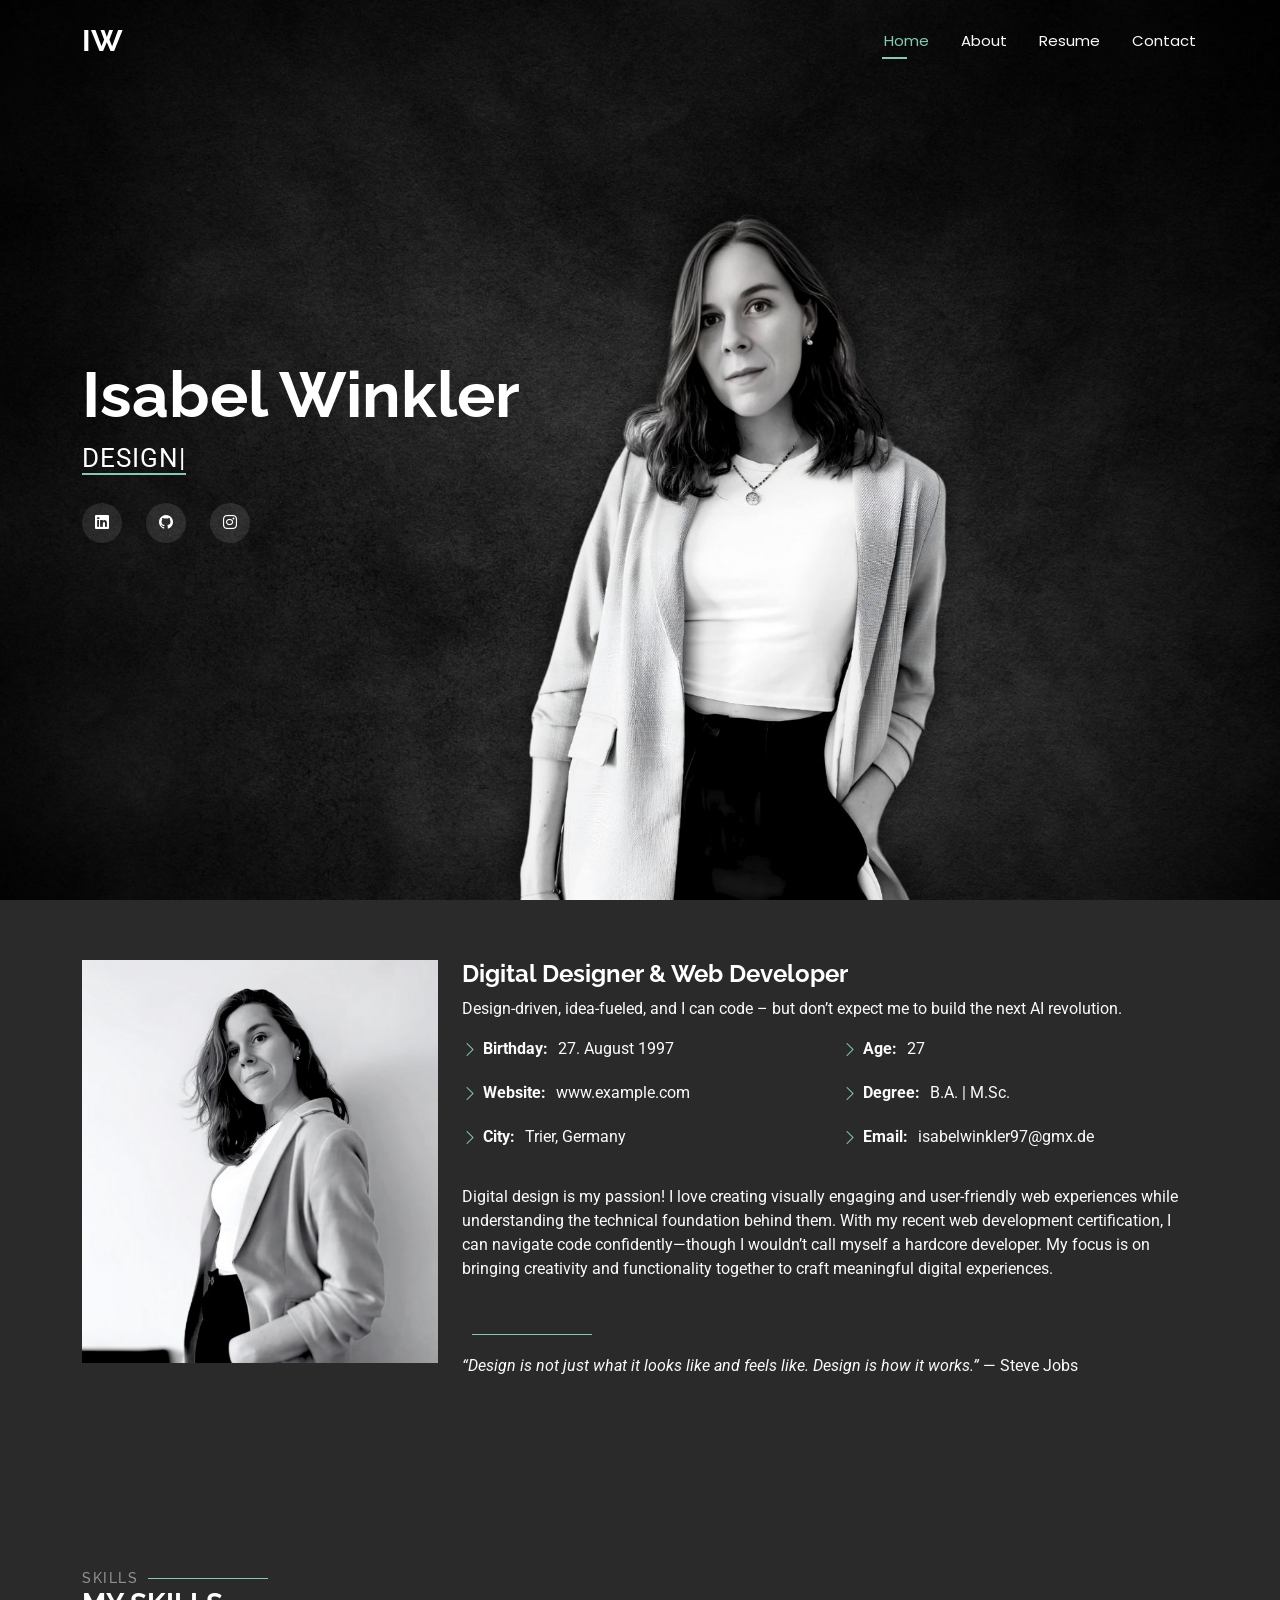
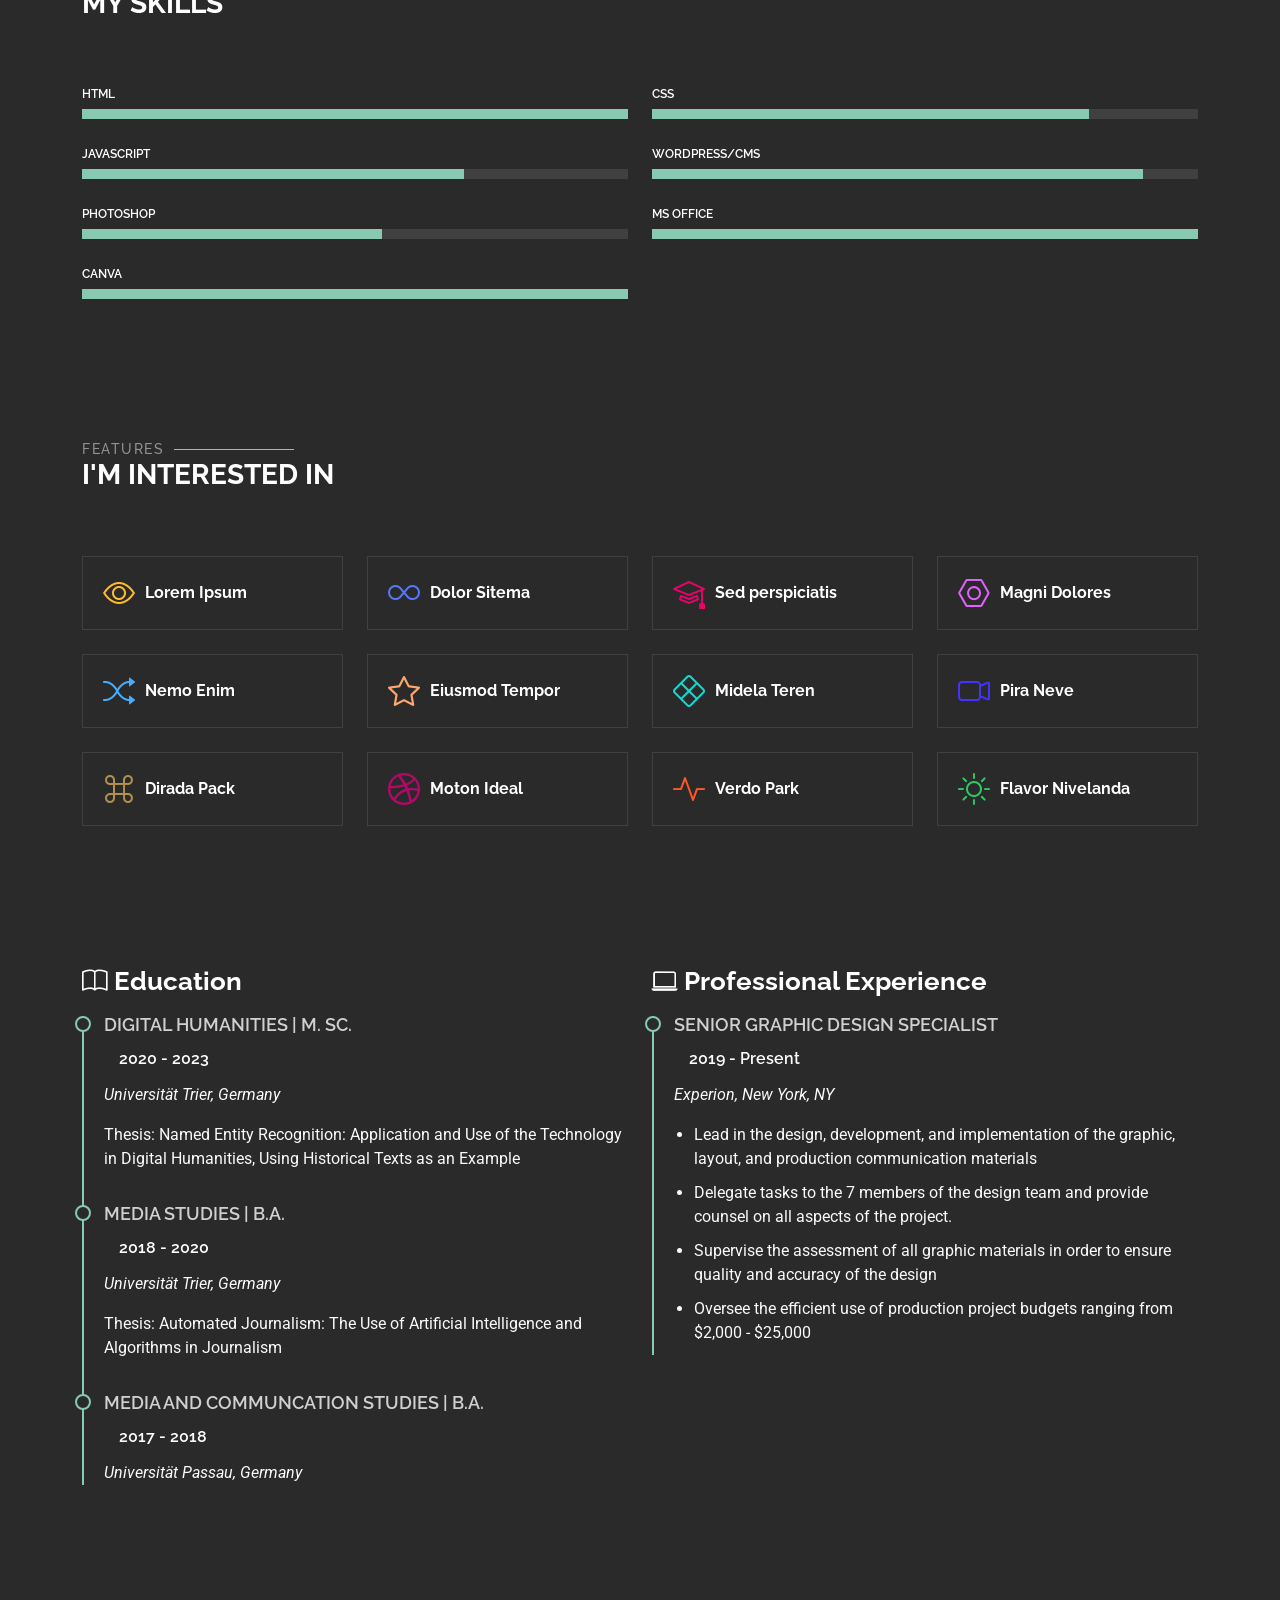
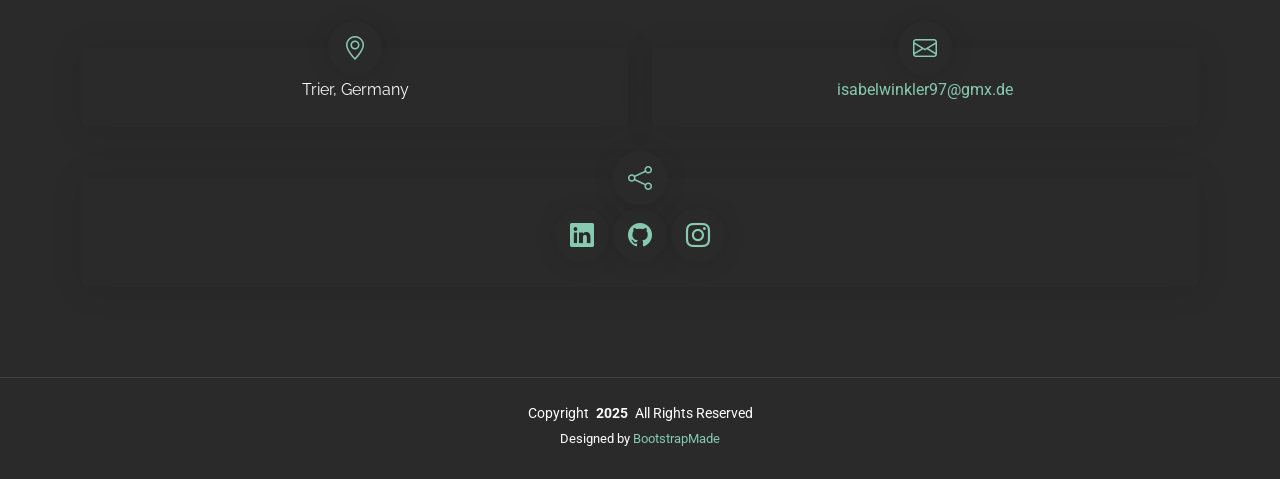
==== commit 817222a8: "resume" ====
--- a/index.html
+++ b/index.html
@@ -112,9 +112,11 @@
           <p class="py-3">
             Digital design is my passion! I love creating visually engaging and user-friendly web experiences while understanding the technical foundation behind them. With my recent web development certification, I can navigate code confidently—though I wouldn’t call myself a hardcore developer. My focus is on bringing creativity and functionality together to craft meaningful digital experiences.
           </p>
-          <p>
-            <span class="fst-italic py-3">“Design is not just what it looks like and feels like. Design is how it works.” </span> – Steve Jobs
-          </p>
+          <div class="section-title">
+            <h3> </h3>
+            <p><span class="fst-italic py-3">“Design is not just what it looks like and feels like. Design is how it works.” </span> &mdash; Steve Jobs</p>
+          </div>
+
         </div>
       </div>
 
@@ -139,48 +141,65 @@
         <div class="col-lg-6">
 
           <div class="progress">
-            <span class="skill"><span>HTML</span> <i class="val">100%</i></span>
+            <span class="skill"><span>HTML</span> <i class="val"></i></span>
             <div class="progress-bar-wrap">
               <div class="progress-bar" role="progressbar" aria-valuenow="100" aria-valuemin="0" aria-valuemax="100"></div>
             </div>
           </div><!-- End Skills Item -->
 
-          <div class="progress">
-            <span class="skill"><span>CSS</span> <i class="val">90%</i></span>
+       
+
+          <div class="progress">
+            <span class="skill"><span>JavaScript</span> <i class="val"></i></span>
+            <div class="progress-bar-wrap">
+              <div class="progress-bar" role="progressbar" aria-valuenow="70" aria-valuemin="0" aria-valuemax="100"></div>
+            </div>
+          </div><!-- End Skills Item -->
+
+        
+          <div class="progress">
+            <span class="skill"><span>Photoshop</span> <i class="val"></i></span>
+            <div class="progress-bar-wrap">
+              <div class="progress-bar" role="progressbar" aria-valuenow="55" aria-valuemin="0" aria-valuemax="100"></div>
+            </div>
+          </div><!-- End Skills Item -->
+
+          <div class="progress">
+            <span class="skill"><span>Canva</span> <i class="val"></i></span>
+            <div class="progress-bar-wrap">
+              <div class="progress-bar" role="progressbar" aria-valuenow="100" aria-valuemin="0" aria-valuemax="100"></div>
+            </div>
+          </div><!-- End Skills Item -->
+
+        </div>
+
+        <div class="col-lg-6">
+
+          <div class="progress">
+            <span class="skill"><span>CSS</span> <i class="val"></i></span>
+            <div class="progress-bar-wrap">
+              <div class="progress-bar" role="progressbar" aria-valuenow="80" aria-valuemin="0" aria-valuemax="100"></div>
+            </div>
+          </div><!-- End Skills Item -->
+
+          <div class="progress">
+            <span class="skill"><span>WordPress/CMS</span> <i class="val"></i></span>
             <div class="progress-bar-wrap">
               <div class="progress-bar" role="progressbar" aria-valuenow="90" aria-valuemin="0" aria-valuemax="100"></div>
             </div>
           </div><!-- End Skills Item -->
 
-          <div class="progress">
-            <span class="skill"><span>JavaScript</span> <i class="val">75%</i></span>
-            <div class="progress-bar-wrap">
-              <div class="progress-bar" role="progressbar" aria-valuenow="75" aria-valuemin="0" aria-valuemax="100"></div>
-            </div>
-          </div><!-- End Skills Item -->
-
-        </div>
-
-        <div class="col-lg-6">
-
-          <div class="progress">
-            <span class="skill"><span>PHP</span> <i class="val">80%</i></span>
-            <div class="progress-bar-wrap">
-              <div class="progress-bar" role="progressbar" aria-valuenow="80" aria-valuemin="0" aria-valuemax="100"></div>
-            </div>
-          </div><!-- End Skills Item -->
-
-          <div class="progress">
-            <span class="skill"><span>WordPress/CMS</span> <i class="val">90%</i></span>
-            <div class="progress-bar-wrap">
-              <div class="progress-bar" role="progressbar" aria-valuenow="90" aria-valuemin="0" aria-valuemax="100"></div>
-            </div>
-          </div><!-- End Skills Item -->
-
-          <div class="progress">
-            <span class="skill"><span>Photoshop</span> <i class="val">55%</i></span>
-            <div class="progress-bar-wrap">
-              <div class="progress-bar" role="progressbar" aria-valuenow="55" aria-valuemin="0" aria-valuemax="100"></div>
+
+         
+
+        
+
+       
+
+          <div class="progress">
+            <span class="skill"><span>MS Office</span> <i class="val"></i></span>
+            <div class="progress-bar-wrap">
+              <div class="progress-bar" role="progressbar" aria-valuenow="100" aria-valuemin="0" aria-valuemax="100"></div>
             </div>
           </div><!-- End Skills Item -->
 
@@ -303,37 +322,33 @@
       <div class="row">
 
         <div class="col-lg-6" data-aos="fade-up" data-aos-delay="100">
-          <h3 class="resume-title">Sumary</h3>
-
-          <div class="resume-item pb-0">
-            <h4>Brandon Johnson</h4>
-            <p><em>Innovative and deadline-driven Graphic Designer with 3+ years of experience designing and developing user-centered digital/print marketing material from initial concept to final, polished deliverable.</em></p>
-            <ul>
-              <li>Portland par 127,Orlando, FL</li>
-              <li>(123) 456-7891</li>
-              <li>alice.barkley@example.com</li>
-            </ul>
+        
+          <h3 class="resume-title"> <i class="icon bi bi-book flex-shrink-0"></i> Education</h3> 
+          <div class="resume-item">
+            <h4> Digital Humanities | M. Sc.</h4>
+            <h5>2020 - 2023</h5>
+            <p><em>Universität Trier, Germany</em></p>
+            <p>Thesis: Named Entity Recognition: Application and Use of the Technology in Digital Humanities, Using Historical Texts as an Example</p>
           </div><!-- Edn Resume Item -->
 
-          <h3 class="resume-title">Education</h3>
           <div class="resume-item">
-            <h4>Master of Fine Arts &amp; Graphic Design</h4>
-            <h5>2015 - 2016</h5>
-            <p><em>Rochester Institute of Technology, Rochester, NY</em></p>
-            <p>Qui deserunt veniam. Et sed aliquam labore tempore sed quisquam iusto autem sit. Ea vero voluptatum qui ut dignissimos deleniti nerada porti sand markend</p>
+            <h4>Media Studies | B.A. </h4>
+            <h5>2018 - 2020</h5>
+            <p><em>Universität Trier, Germany</em></p>
+            <p>Thesis: Automated Journalism: The Use of Artificial Intelligence and Algorithms in Journalism</p>
           </div><!-- Edn Resume Item -->
 
+
           <div class="resume-item">
-            <h4>Bachelor of Fine Arts &amp; Graphic Design</h4>
-            <h5>2010 - 2014</h5>
-            <p><em>Rochester Institute of Technology, Rochester, NY</em></p>
-            <p>Quia nobis sequi est occaecati aut. Repudiandae et iusto quae reiciendis et quis Eius vel ratione eius unde vitae rerum voluptates asperiores voluptatem Earum molestiae consequatur neque etlon sader mart dila</p>
+            <h4>Media and Communcation Studies | B.A.</h4>
+            <h5>2017 - 2018</h5>
+            <p><em>Universität Passau, Germany</em></p>
           </div><!-- Edn Resume Item -->
 
         </div>
 
         <div class="col-lg-6" data-aos="fade-up" data-aos-delay="200">
-          <h3 class="resume-title">Professional Experience</h3>
+          <h3 class="resume-title"><i class="icon bi bi-laptop flex-shrink-0"></i> Professional Experience</h3>
           <div class="resume-item">
             <h4>Senior graphic design specialist</h4>
             <h5>2019 - Present</h5>
@@ -346,17 +361,7 @@
             </ul>
           </div><!-- Edn Resume Item -->
 
-          <div class="resume-item">
-            <h4>Graphic design specialist</h4>
-            <h5>2017 - 2018</h5>
-            <p><em>Stepping Stone Advertising, New York, NY</em></p>
-            <ul>
-              <li>Developed numerous marketing programs (logos, brochures,infographics, presentations, and advertisements).</li>
-              <li>Managed up to 5 projects or tasks at a given time while under pressure</li>
-              <li>Recommended and consulted with clients on the most appropriate graphic design</li>
-              <li>Created 4+ design presentations and proposals a month for clients and account managers</li>
-            </ul>
-          </div><!-- Edn Resume Item -->
+         
 
         </div>
 
--- a/assets/css/main.css
+++ b/assets/css/main.css
@@ -671,6 +671,15 @@
   margin: 4px 10px;
 }
 
+.section-title h3::after {
+  content: "";
+  width: 120px;
+  height: 1px;
+  display: inline-block;
+  background: var(--accent-color);
+  margin: 4px 10px;
+}
+
 .section-title div {
   color: var(--heading-color);
   margin: 0;
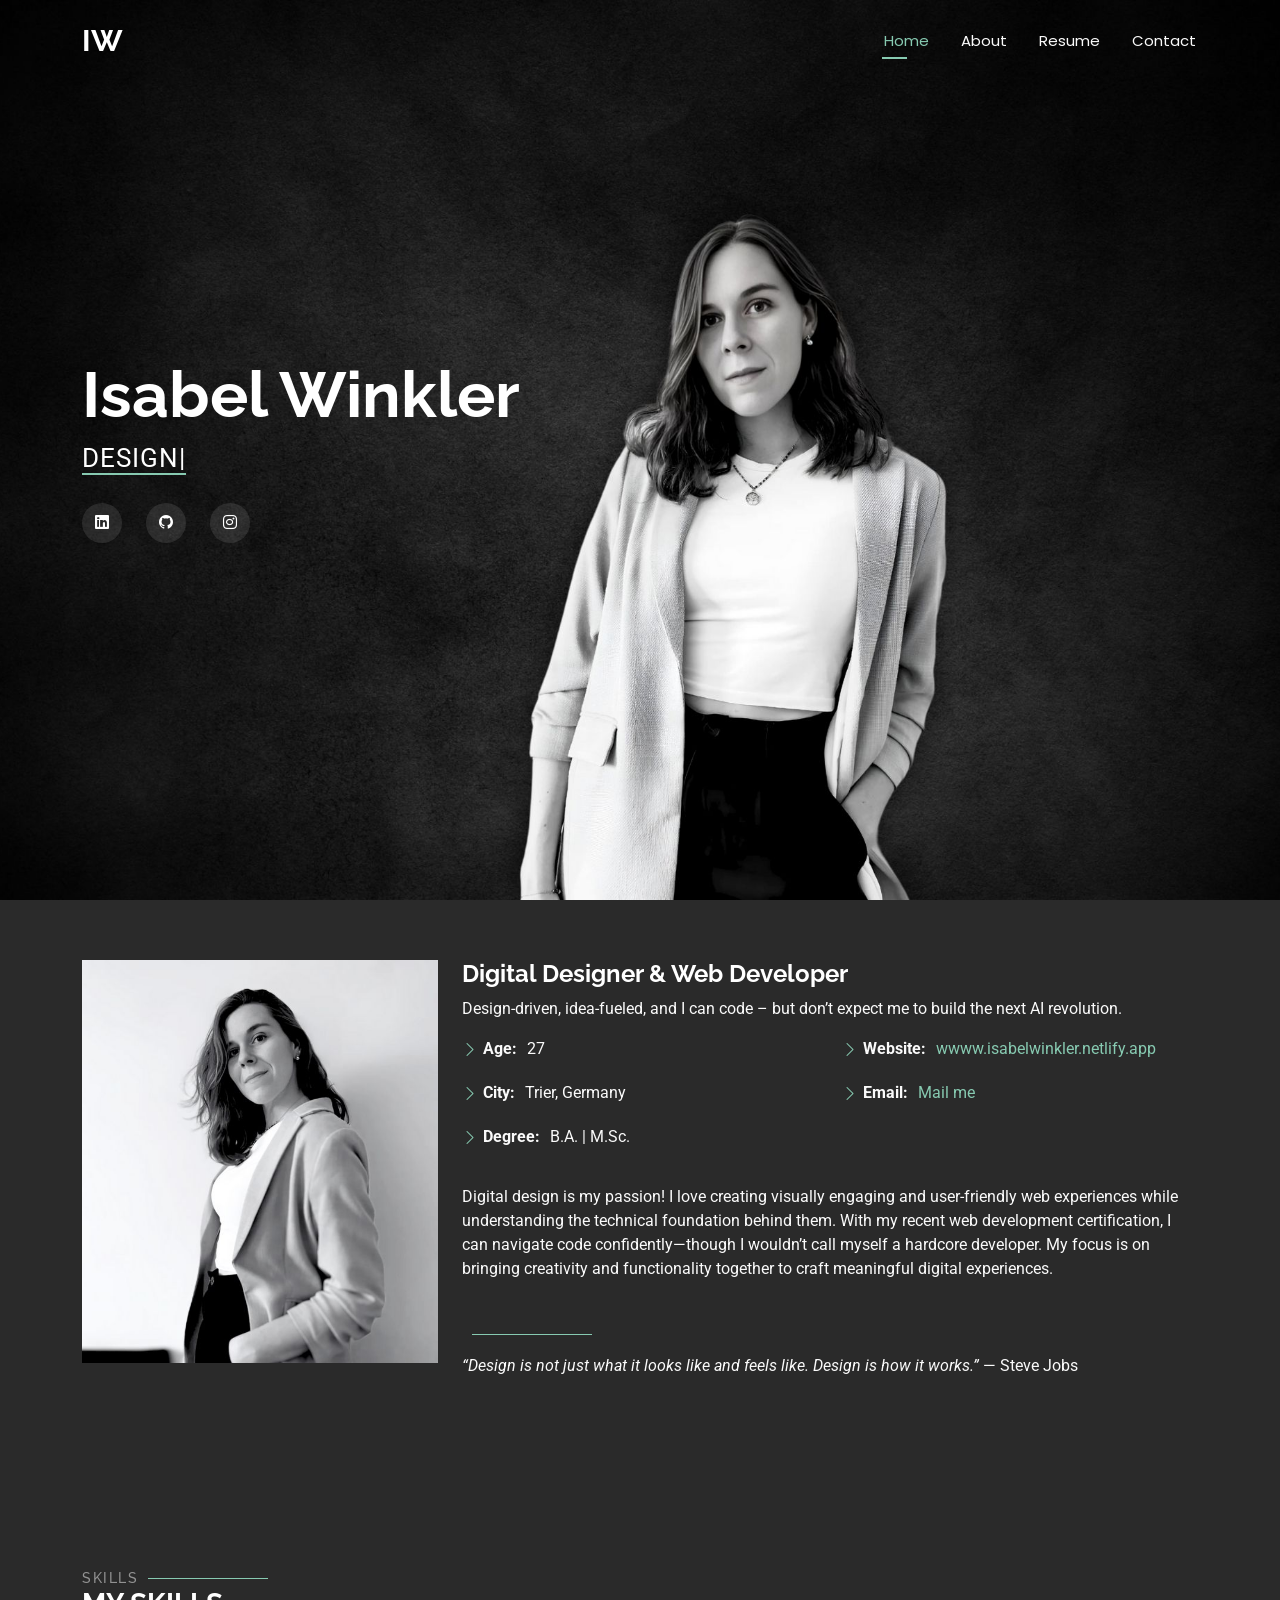
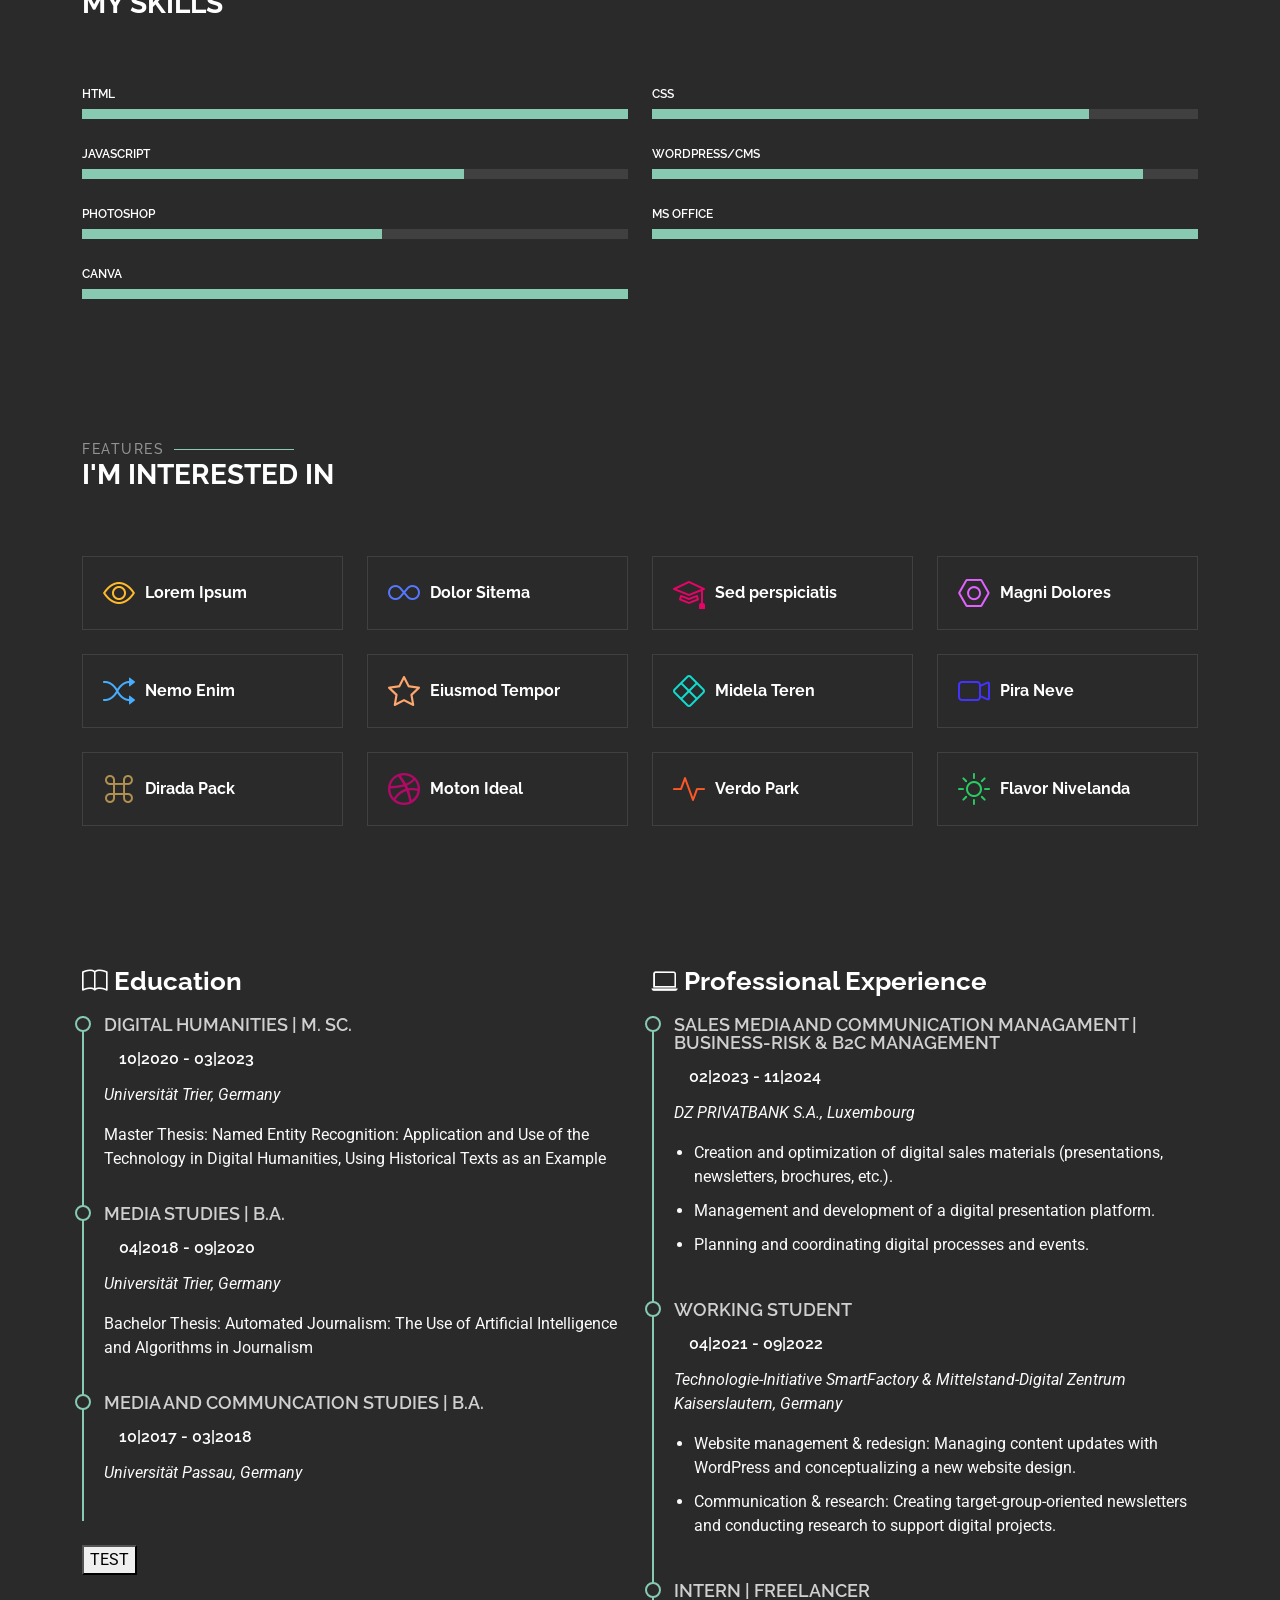
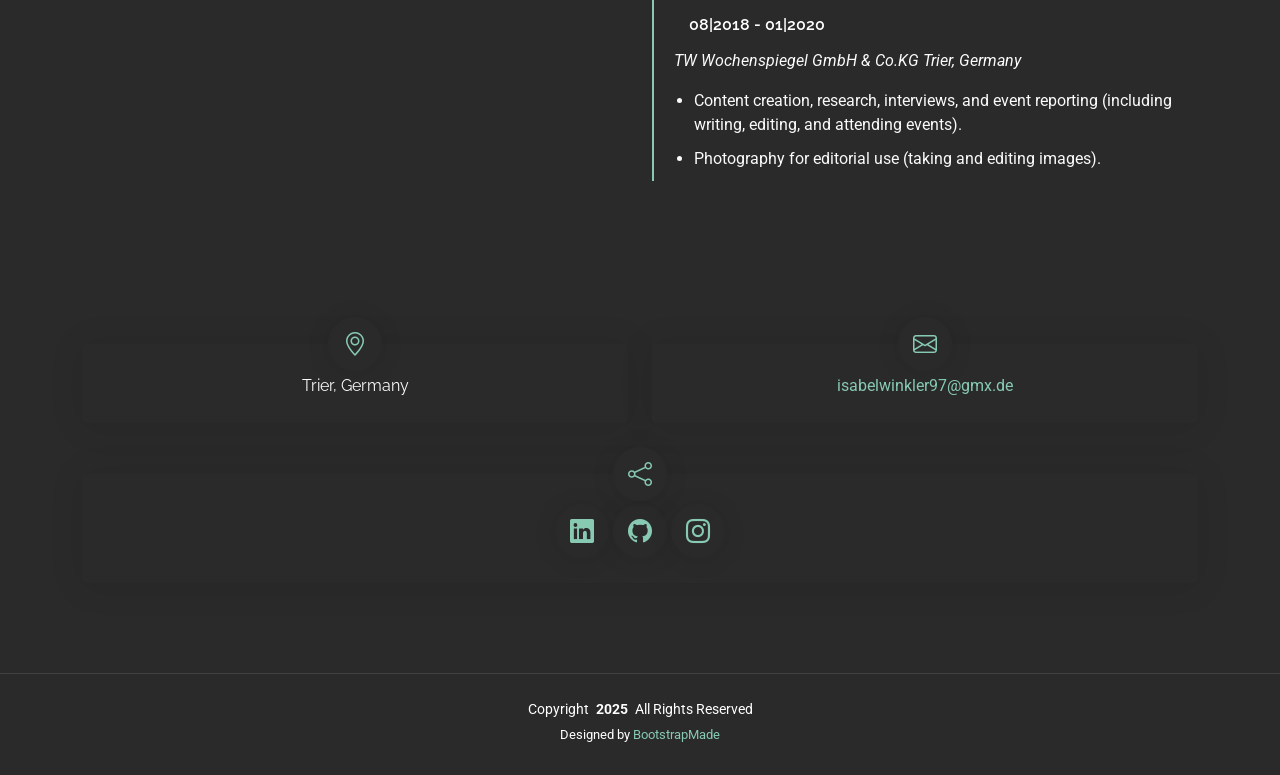
==== commit 1d78142b: "index" ====
--- a/index.html
+++ b/index.html
@@ -96,16 +96,16 @@
           <div class="row">
             <div class="col-lg-6">
               <ul>
-                <li><i class="bi bi-chevron-right"></i> <strong>Birthday:</strong> <span>27. August 1997</span></li>
-                <li><i class="bi bi-chevron-right"></i> <strong>Website:</strong> <span>www.example.com</span></li>
+                <li><i class="bi bi-chevron-right"></i> <strong>Age:</strong> <span>27</span></li>
                 <li><i class="bi bi-chevron-right"></i> <strong>City:</strong> <span>Trier, Germany</span></li>
+                <li><i class="bi bi-chevron-right"></i> <strong>Degree:</strong> <span>B.A. | M.Sc.</span></li>
               </ul>
             </div>
             <div class="col-lg-6">
               <ul>
-                <li><i class="bi bi-chevron-right"></i> <strong>Age:</strong> <span>27</span></li>
-                <li><i class="bi bi-chevron-right"></i> <strong>Degree:</strong> <span>B.A. | M.Sc.</span></li>
-                <li><i class="bi bi-chevron-right"></i> <strong>Email:</strong> <span>isabelwinkler97@gmx.de</span></li>
+                <li><i class="bi bi-chevron-right"></i> <strong>Website:</strong> <a href="https://isabelwinkler.netlify.app/">wwww.isabelwinkler.netlify.app</a></li>
+               
+                <li><i class="bi bi-chevron-right"></i> <strong>Email:</strong> <span><a href="mailto:isabelwinkler97@gmx.de">Mail me</a></span></li>
               </ul>
             </div>
           </div>
@@ -326,38 +326,65 @@
           <h3 class="resume-title"> <i class="icon bi bi-book flex-shrink-0"></i> Education</h3> 
           <div class="resume-item">
             <h4> Digital Humanities | M. Sc.</h4>
-            <h5>2020 - 2023</h5>
+            <h5>10|2020 - 03|2023</h5>
             <p><em>Universität Trier, Germany</em></p>
-            <p>Thesis: Named Entity Recognition: Application and Use of the Technology in Digital Humanities, Using Historical Texts as an Example</p>
+            <p>Master Thesis: Named Entity Recognition: Application and Use of the Technology in Digital Humanities, Using Historical Texts as an Example</p>
           </div><!-- Edn Resume Item -->
 
           <div class="resume-item">
             <h4>Media Studies | B.A. </h4>
-            <h5>2018 - 2020</h5>
+            <h5>04|2018 - 09|2020</h5>
             <p><em>Universität Trier, Germany</em></p>
-            <p>Thesis: Automated Journalism: The Use of Artificial Intelligence and Algorithms in Journalism</p>
+            <p>Bachelor Thesis: Automated Journalism: The Use of Artificial Intelligence and Algorithms in Journalism</p>
           </div><!-- Edn Resume Item -->
 
 
           <div class="resume-item">
             <h4>Media and Communcation Studies | B.A.</h4>
-            <h5>2017 - 2018</h5>
+            <h5>10|2017 - 03|2018</h5>
             <p><em>Universität Passau, Germany</em></p>
           </div><!-- Edn Resume Item -->
 
-        </div>
+          <div>
+            <br>
+            <button>TEST</button>
+          </div>
+         
+
+        </div>
+ 
 
         <div class="col-lg-6" data-aos="fade-up" data-aos-delay="200">
           <h3 class="resume-title"><i class="icon bi bi-laptop flex-shrink-0"></i> Professional Experience</h3>
           <div class="resume-item">
-            <h4>Senior graphic design specialist</h4>
-            <h5>2019 - Present</h5>
-            <p><em>Experion, New York, NY </em></p>
+            <h4>Sales Media and Communication Managament | Business-Risk & B2C Management</h4>
+            <h5>02|2023 - 11|2024</h5>
+            <p><em>DZ PRIVATBANK S.A., Luxembourg</em></p>
             <ul>
-              <li>Lead in the design, development, and implementation of the graphic, layout, and production communication materials</li>
-              <li>Delegate tasks to the 7 members of the design team and provide counsel on all aspects of the project. </li>
-              <li>Supervise the assessment of all graphic materials in order to ensure quality and accuracy of the design</li>
-              <li>Oversee the efficient use of production project budgets ranging from $2,000 - $25,000</li>
+              <li>Creation and optimization of digital sales materials (presentations, newsletters, brochures, etc.).</li>
+              <li>Management and development of a digital presentation platform. </li>
+              <li>Planning and coordinating digital processes and events.</li>
+            </ul>
+          </div><!-- Edn Resume Item -->
+
+          <div class="resume-item">
+            <h4>Working Student</h4>
+            <h5>04|2021 - 09|2022</h5>
+            <p><em>Technologie-Initiative SmartFactory &amp; Mittelstand-Digital Zentrum Kaiserslautern, Germany  </em></p>
+            <ul>
+              <li>Website management & redesign: Managing content updates with WordPress and conceptualizing a new website design.</li>
+              <li>Communication & research: Creating target-group-oriented newsletters and conducting research to support digital projects. </li>
+            </ul>
+          </div><!-- Edn Resume Item -->
+
+
+          <div class="resume-item">
+            <h4>Intern | Freelancer</h4>
+            <h5>08|2018 - 01|2020</h5>
+            <p><em>TW Wochenspiegel GmbH & Co.KG Trier, Germany </em></p>
+            <ul>
+              <li>Content creation, research, interviews, and event reporting (including writing, editing, and attending events).</li>
+              <li>Photography for editorial use (taking and editing images). </li>
             </ul>
           </div><!-- Edn Resume Item -->
 
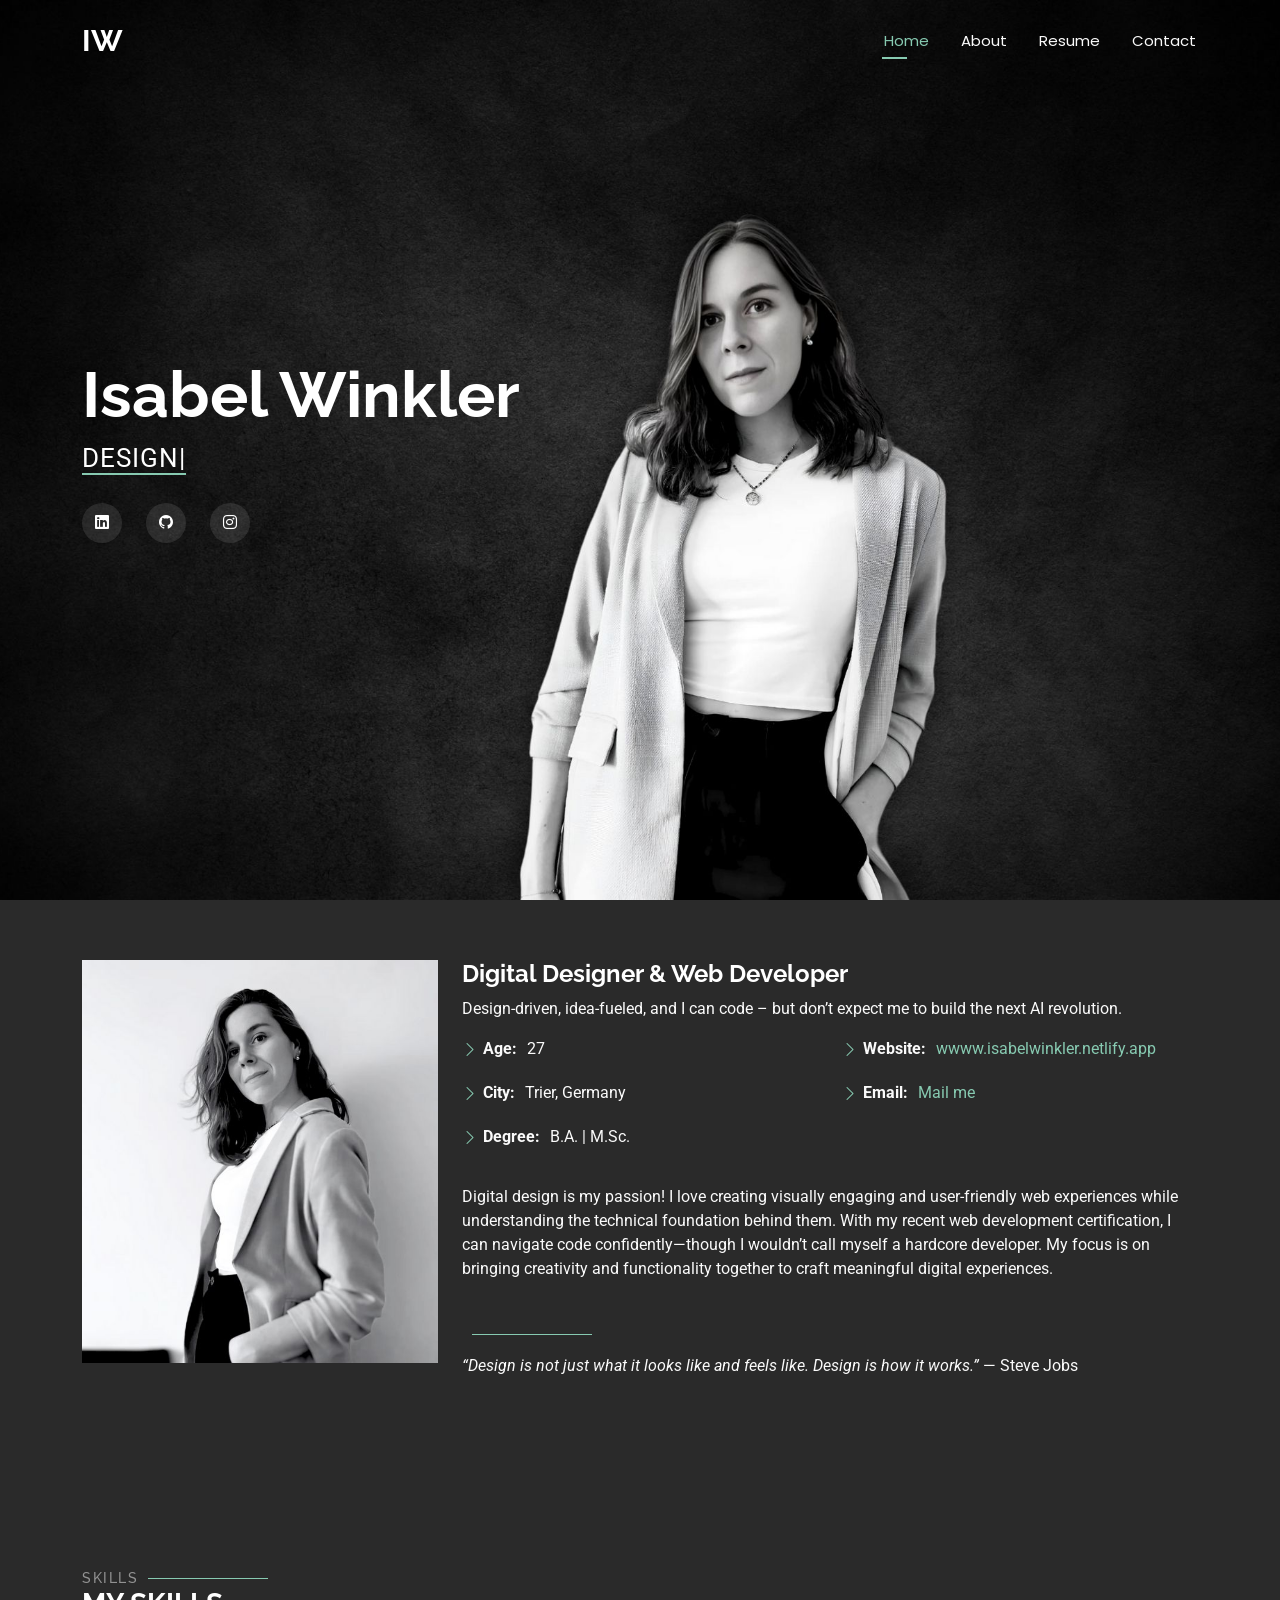
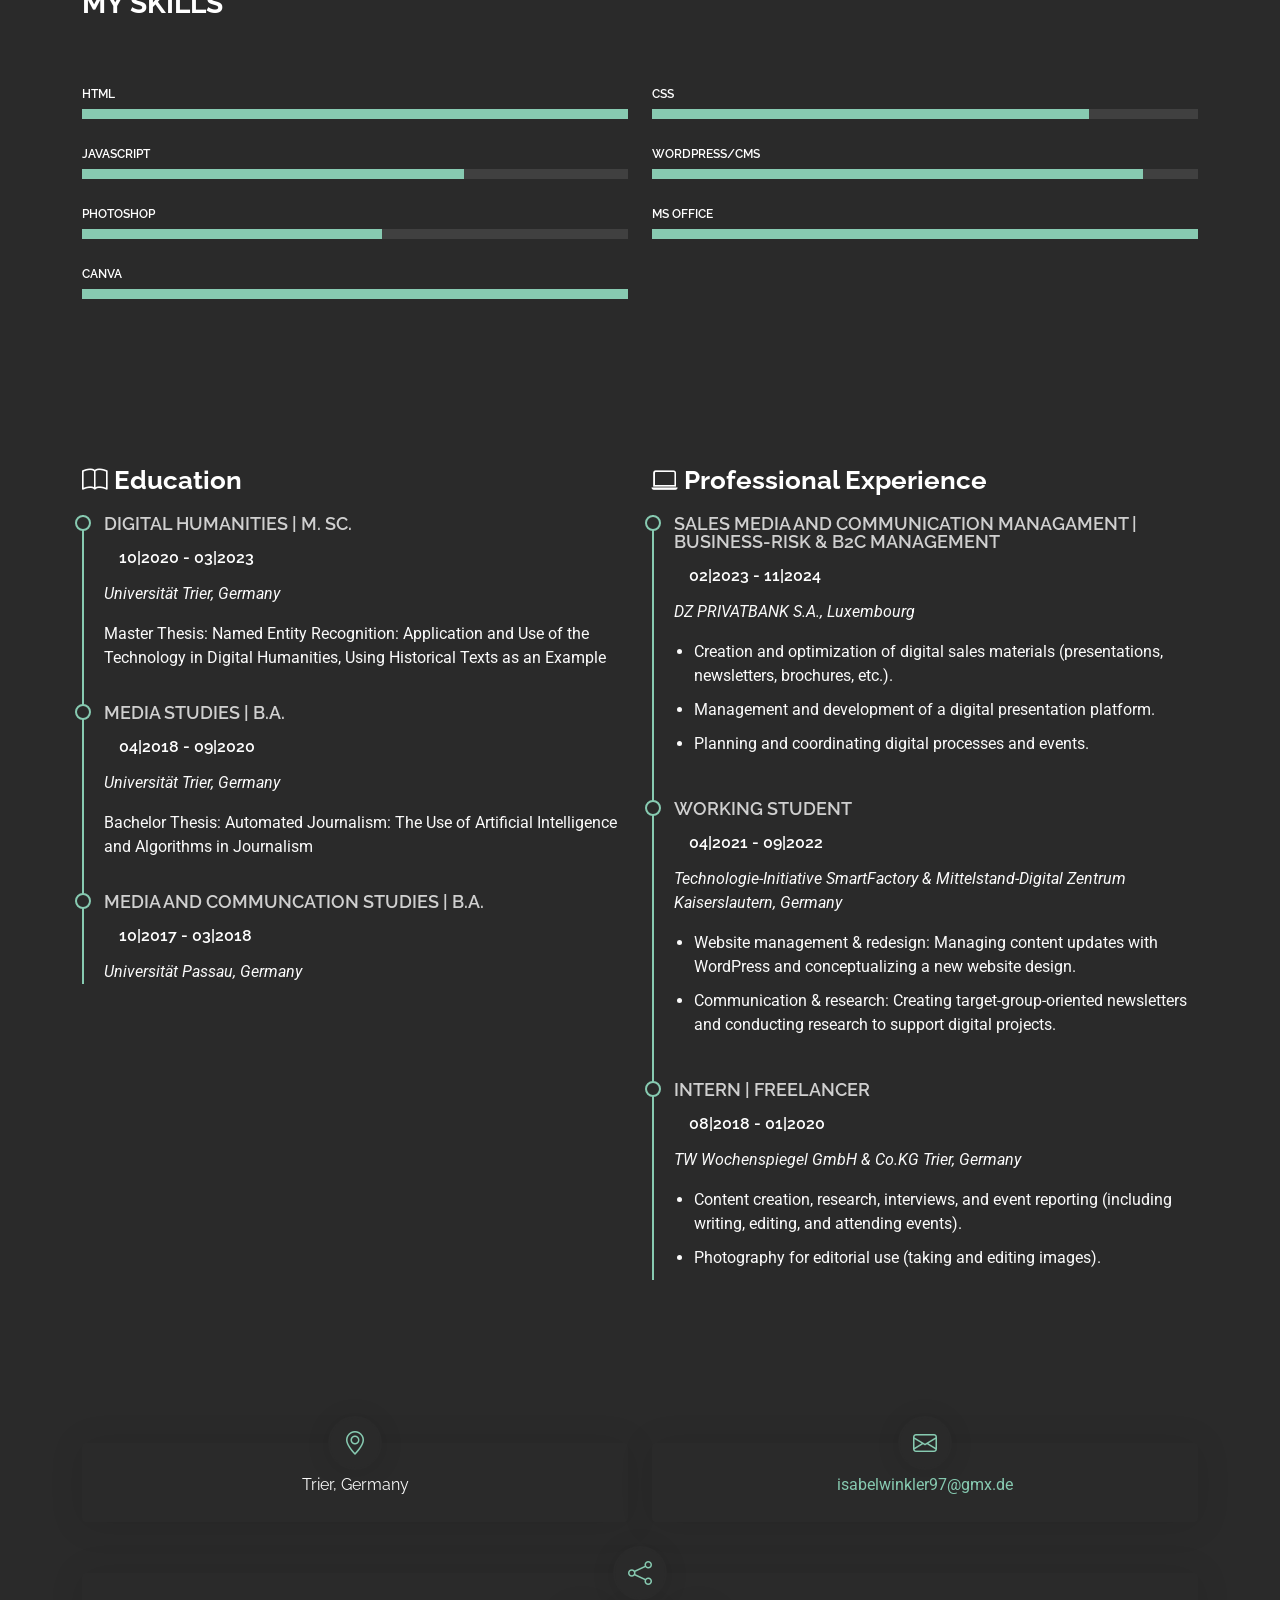
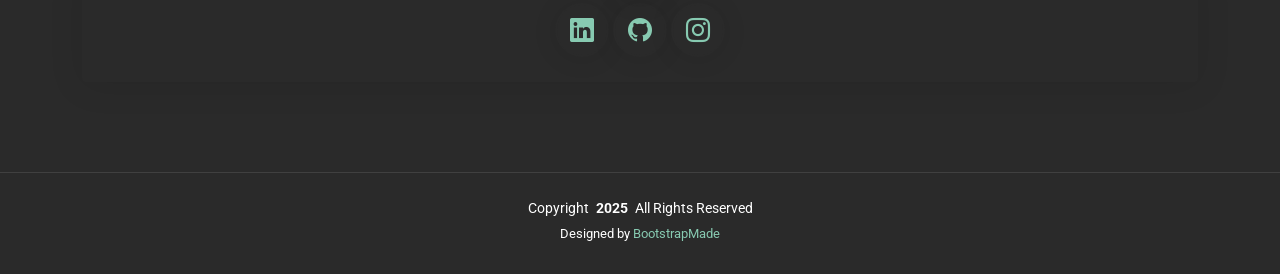
==== commit f50edeaf: "vorerst final" ====
--- a/index.html
+++ b/index.html
@@ -211,108 +211,6 @@
 
   </section><!-- /Skills Section -->
 
-  <!-- Interests Section -->
-  <section id="interests" class="interests section">
-
-    <!-- Section Title -->
-    <div class="container section-title" data-aos="fade-up">
-      <h2>Features</h2>
-      <div><span>I'm</span> <span class="description-title">interested in</span></div>
-    </div><!-- End Section Title -->
-
-    <div class="container">
-
-      <div class="row gy-4">
-
-        <div class="col-lg-3 col-md-4" data-aos="fade-up" data-aos-delay="100">
-          <div class="features-item">
-            <i class="bi bi-eye" style="color: #ffbb2c;"></i>
-            <h3><a href="" class="stretched-link">Lorem Ipsum</a></h3>
-          </div>
-        </div><!-- End Feature Item -->
-
-        <div class="col-lg-3 col-md-4" data-aos="fade-up" data-aos-delay="200">
-          <div class="features-item">
-            <i class="bi bi-infinity" style="color: #5578ff;"></i>
-            <h3><a href="" class="stretched-link">Dolor Sitema</a></h3>
-          </div>
-        </div><!-- End Feature Item -->
-
-        <div class="col-lg-3 col-md-4" data-aos="fade-up" data-aos-delay="300">
-          <div class="features-item">
-            <i class="bi bi-mortarboard" style="color: #e80368;"></i>
-            <h3><a href="" class="stretched-link">Sed perspiciatis</a></h3>
-          </div>
-        </div><!-- End Feature Item -->
-
-        <div class="col-lg-3 col-md-4" data-aos="fade-up" data-aos-delay="400">
-          <div class="features-item">
-            <i class="bi bi-nut" style="color: #e361ff;"></i>
-            <h3><a href="" class="stretched-link">Magni Dolores</a></h3>
-          </div>
-        </div><!-- End Feature Item -->
-
-        <div class="col-lg-3 col-md-4" data-aos="fade-up" data-aos-delay="500">
-          <div class="features-item">
-            <i class="bi bi-shuffle" style="color: #47aeff;"></i>
-            <h3><a href="" class="stretched-link">Nemo Enim</a></h3>
-          </div>
-        </div><!-- End Feature Item -->
-
-        <div class="col-lg-3 col-md-4" data-aos="fade-up" data-aos-delay="600">
-          <div class="features-item">
-            <i class="bi bi-star" style="color: #ffa76e;"></i>
-            <h3><a href="" class="stretched-link">Eiusmod Tempor</a></h3>
-          </div>
-        </div><!-- End Feature Item -->
-
-        <div class="col-lg-3 col-md-4" data-aos="fade-up" data-aos-delay="700">
-          <div class="features-item">
-            <i class="bi bi-x-diamond" style="color: #11dbcf;"></i>
-            <h3><a href="" class="stretched-link">Midela Teren</a></h3>
-          </div>
-        </div><!-- End Feature Item -->
-
-        <div class="col-lg-3 col-md-4" data-aos="fade-up" data-aos-delay="800">
-          <div class="features-item">
-            <i class="bi bi-camera-video" style="color: #4233ff;"></i>
-            <h3><a href="" class="stretched-link">Pira Neve</a></h3>
-          </div>
-        </div><!-- End Feature Item -->
-
-        <div class="col-lg-3 col-md-4" data-aos="fade-up" data-aos-delay="900">
-          <div class="features-item">
-            <i class="bi bi-command" style="color: #b2904f;"></i>
-            <h3><a href="" class="stretched-link">Dirada Pack</a></h3>
-          </div>
-        </div><!-- End Feature Item -->
-
-        <div class="col-lg-3 col-md-4" data-aos="fade-up" data-aos-delay="1000">
-          <div class="features-item">
-            <i class="bi bi-dribbble" style="color: #b20969;"></i>
-            <h3><a href="" class="stretched-link">Moton Ideal</a></h3>
-          </div>
-        </div><!-- End Feature Item -->
-
-        <div class="col-lg-3 col-md-4" data-aos="fade-up" data-aos-delay="1100">
-          <div class="features-item">
-            <i class="bi bi-activity" style="color: #ff5828;"></i>
-            <h3><a href="" class="stretched-link">Verdo Park</a></h3>
-          </div>
-        </div><!-- End Feature Item -->
-
-        <div class="col-lg-3 col-md-4" data-aos="fade-up" data-aos-delay="1200">
-          <div class="features-item">
-            <i class="bi bi-brightness-high" style="color: #29cc61;"></i>
-            <h3><a href="" class="stretched-link">Flavor Nivelanda</a></h3>
-          </div>
-        </div><!-- End Feature Item -->
-
-      </div>
-
-    </div>
-
-  </section><!-- /Interests Section -->
 
    <!-- Resume Section -->
    <section id="resume" class="resume section">
@@ -344,11 +242,6 @@
             <h5>10|2017 - 03|2018</h5>
             <p><em>Universität Passau, Germany</em></p>
           </div><!-- Edn Resume Item -->
-
-          <div>
-            <br>
-            <button>TEST</button>
-          </div>
          
 
         </div>
--- a/assets/css/main.css
+++ b/assets/css/main.css
@@ -87,57 +87,6 @@
   font-family: var(--heading-font);
 }
 
-/* PHP Email Form Messages
-------------------------------*/
-.php-email-form .error-message {
-  display: none;
-  background: #df1529;
-  color: #ffffff;
-  text-align: left;
-  padding: 15px;
-  margin-bottom: 24px;
-  font-weight: 600;
-}
-
-.php-email-form .sent-message {
-  display: none;
-  color: #ffffff;
-  background: #87cab1;
-  text-align: center;
-  padding: 15px;
-  margin-bottom: 24px;
-  font-weight: 600;
-}
-
-.php-email-form .loading {
-  display: none;
-  background: var(--surface-color);
-  text-align: center;
-  padding: 15px;
-  margin-bottom: 24px;
-}
-
-.php-email-form .loading:before {
-  content: "";
-  display: inline-block;
-  border-radius: 50%;
-  width: 24px;
-  height: 24px;
-  margin: 0 10px -6px 0;
-  border: 3px solid var(--accent-color);
-  border-top-color: var(--surface-color);
-  animation: php-email-form-loading 1s linear infinite;
-}
-
-@keyframes php-email-form-loading {
-  0% {
-    transform: rotate(0deg);
-  }
-
-  100% {
-    transform: rotate(360deg);
-  }
-}
 
 /*--------------------------------------------------------------
 # Global Header
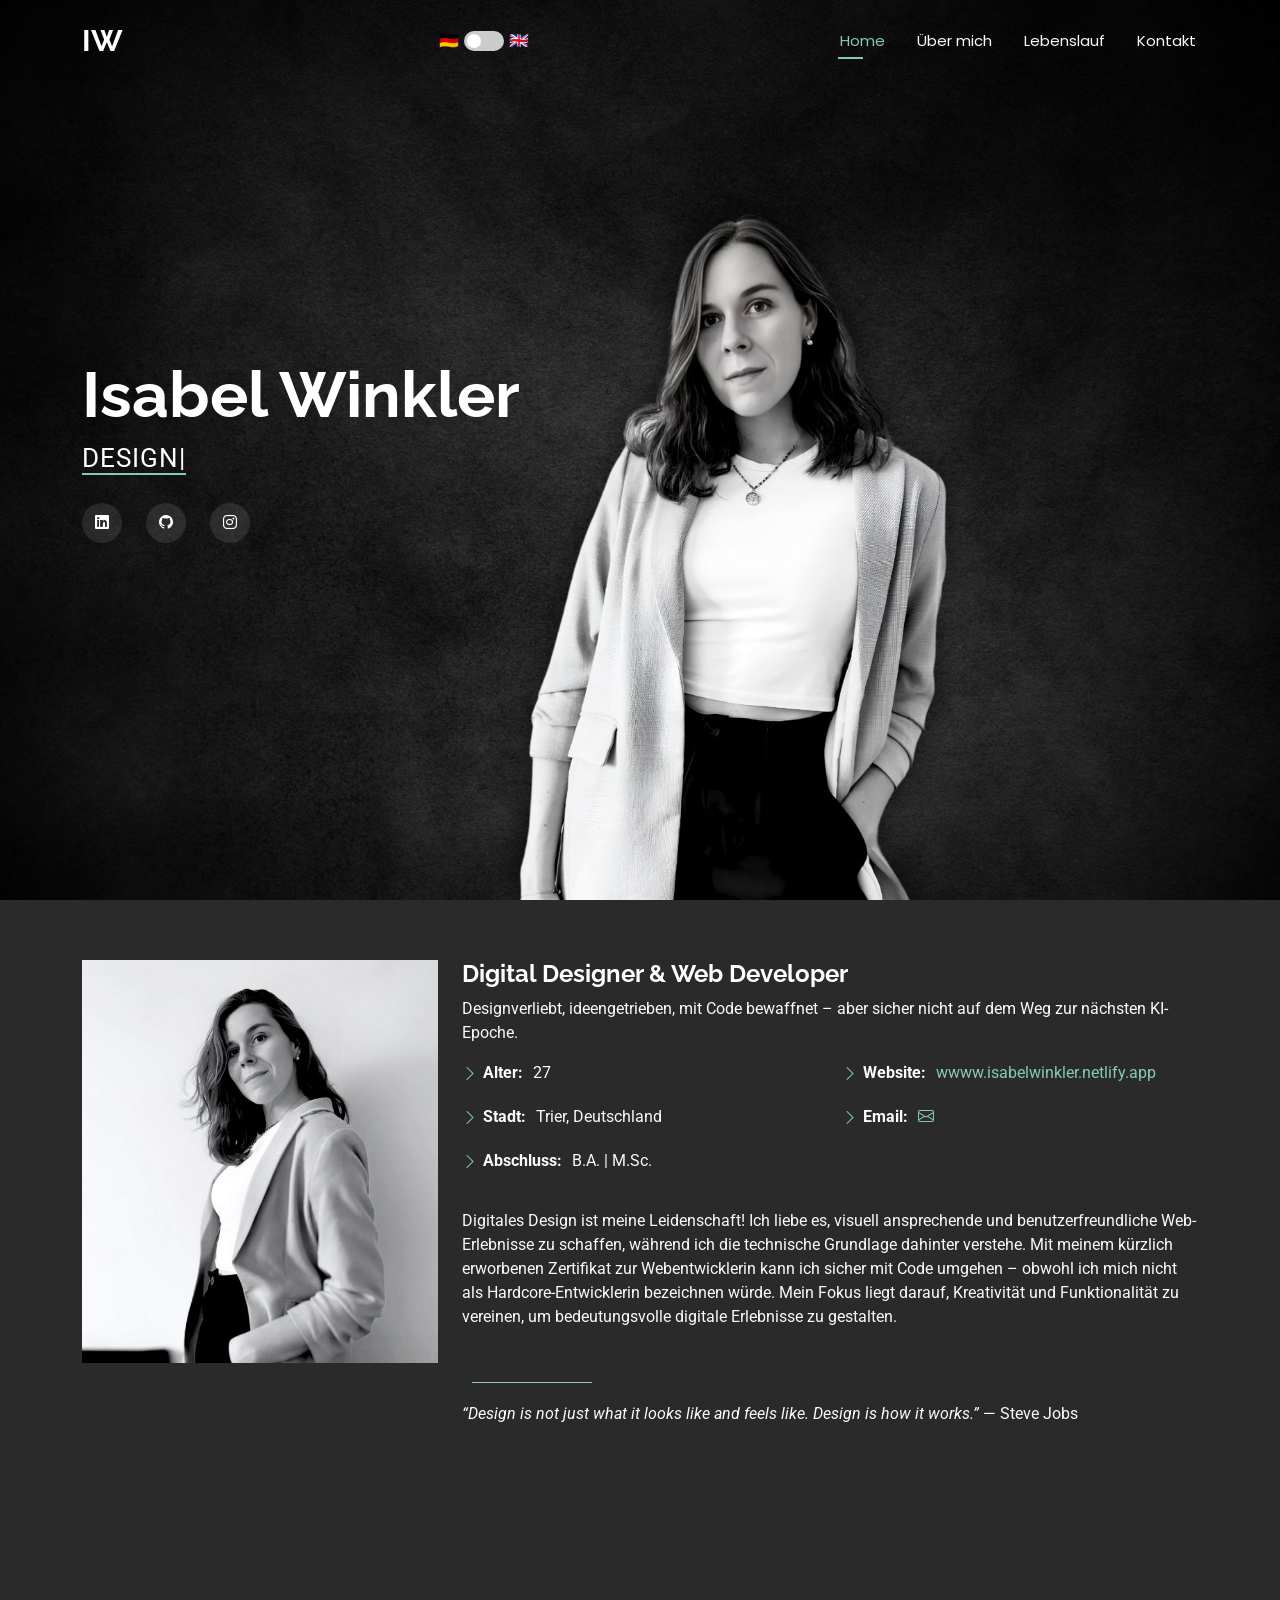
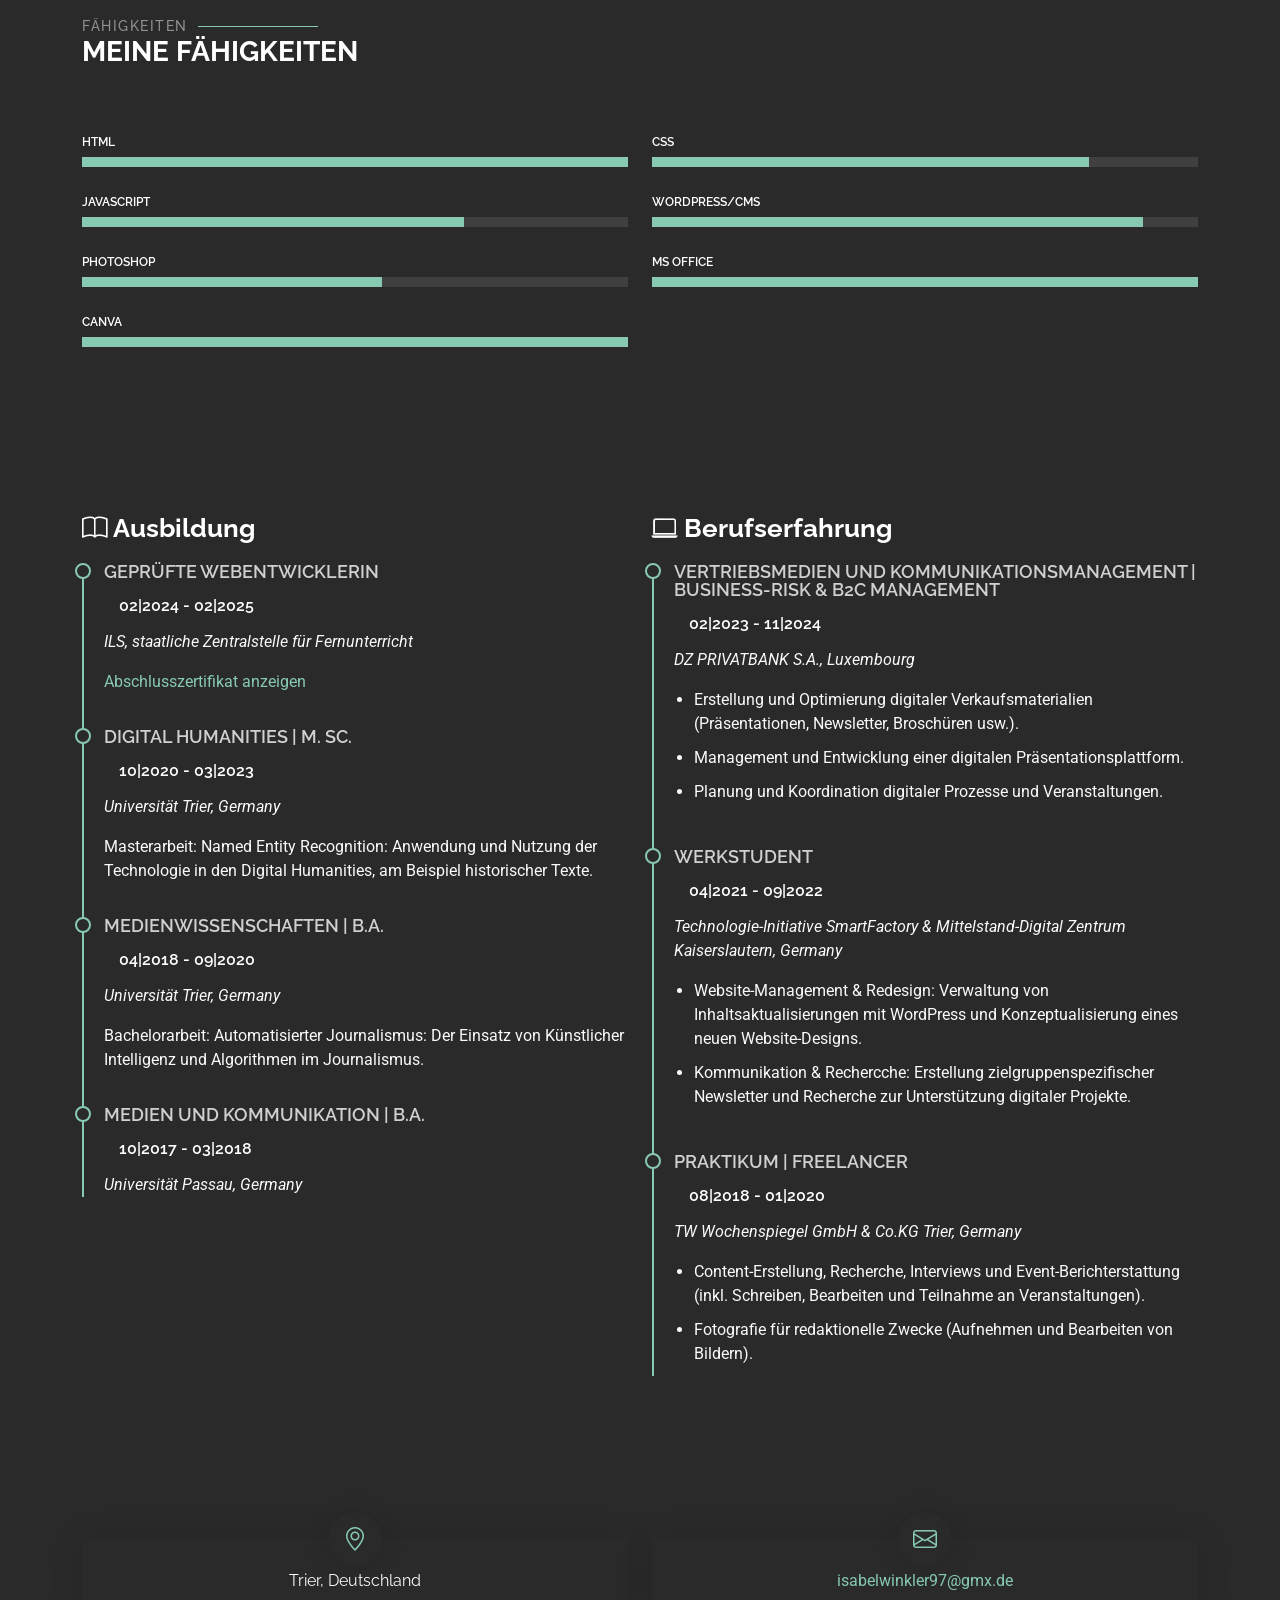
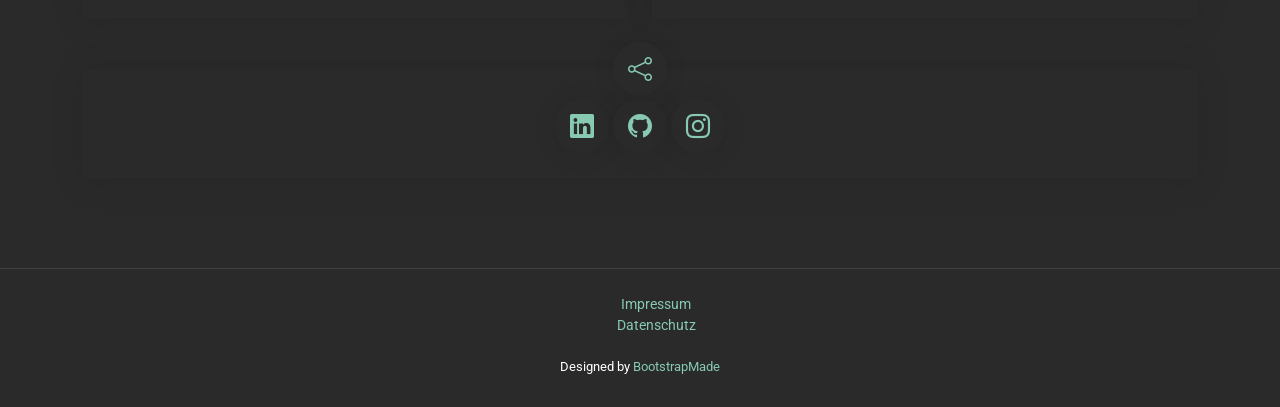
==== commit e216a5c3: "Update index.html" ====
--- a/index.html
+++ b/index.html
@@ -1,370 +1,528 @@
 <!DOCTYPE html>
 <html lang="en">
-
-<head>
-  <meta charset="utf-8">
-  <meta content="width=device-width, initial-scale=1.0" name="viewport">
-  <title>Isabel Winkler - Webdesign</title>
-  <meta name="description" content="">
-  <meta name="keywords" content="">
-
-  <!-- Favicons -->
-  <link href="assets/img/favicon.png" rel="icon">
-  <link href="assets/img/apple-touch-icon.png" rel="apple-touch-icon">
-
-  <!-- Fonts -->
-  <link href="https://fonts.googleapis.com" rel="preconnect">
-  <link href="https://fonts.gstatic.com" rel="preconnect" crossorigin>
-  <link href="https://fonts.googleapis.com/css2?family=Roboto:ital,wght@0,100;0,300;0,400;0,500;0,700;0,900;1,100;1,300;1,400;1,500;1,700;1,900&family=Poppins:ital,wght@0,100;0,200;0,300;0,400;0,500;0,600;0,700;0,800;0,900;1,100;1,200;1,300;1,400;1,500;1,600;1,700;1,800;1,900&family=Raleway:ital,wght@0,100;0,200;0,300;0,400;0,500;0,600;0,700;0,800;0,900;1,100;1,200;1,300;1,400;1,500;1,600;1,700;1,800;1,900&display=swap" rel="stylesheet">
-
-  <!-- Vendor CSS Files -->
-  <link href="assets/vendor/bootstrap/css/bootstrap.min.css" rel="stylesheet">
-  <link href="assets/vendor/bootstrap-icons/bootstrap-icons.css" rel="stylesheet">
-  <link href="assets/vendor/aos/aos.css" rel="stylesheet">
-  <link href="assets/vendor/swiper/swiper-bundle.min.css" rel="stylesheet">
-  <link href="assets/vendor/glightbox/css/glightbox.min.css" rel="stylesheet">
-
-  <!-- Main CSS File -->
-  <link href="assets/css/main.css" rel="stylesheet">
-
-  <!-- =======================================================
+  <head>
+    <meta charset="utf-8" />
+    <meta content="width=device-width, initial-scale=1.0" name="viewport" />
+    <title>Isabel Winkler - Webdesign</title>
+    <meta name="description" content="" />
+    <meta name="keywords" content="" />
+
+    <!-- Favicons -->
+    <link href="assets/img/favicon.png" rel="icon" />
+    <link href="assets/img/apple-touch-icon.png" rel="apple-touch-icon" />
+
+    <!-- Fonts -->
+    <link href="https://fonts.googleapis.com" rel="preconnect" />
+    <link href="https://fonts.gstatic.com" rel="preconnect" crossorigin />
+    <link
+      href="https://fonts.googleapis.com/css2?family=Roboto:ital,wght@0,100;0,300;0,400;0,500;0,700;0,900;1,100;1,300;1,400;1,500;1,700;1,900&family=Poppins:ital,wght@0,100;0,200;0,300;0,400;0,500;0,600;0,700;0,800;0,900;1,100;1,200;1,300;1,400;1,500;1,600;1,700;1,800;1,900&family=Raleway:ital,wght@0,100;0,200;0,300;0,400;0,500;0,600;0,700;0,800;0,900;1,100;1,200;1,300;1,400;1,500;1,600;1,700;1,800;1,900&display=swap"
+      rel="stylesheet"
+    />
+
+    <!-- Vendor CSS Files -->
+    <link
+      href="assets/vendor/bootstrap/css/bootstrap.min.css"
+      rel="stylesheet"
+    />
+    <link
+      href="assets/vendor/bootstrap-icons/bootstrap-icons.css"
+      rel="stylesheet"
+    />
+    <link href="assets/vendor/aos/aos.css" rel="stylesheet" />
+    <link href="assets/vendor/swiper/swiper-bundle.min.css" rel="stylesheet" />
+    <link
+      href="assets/vendor/glightbox/css/glightbox.min.css"
+      rel="stylesheet"
+    />
+
+    <!-- Main CSS File -->
+    <link href="assets/css/main.css" rel="stylesheet" />
+
+    <!-- =======================================================
   * Template Name: Personal
   * Template URL: https://bootstrapmade.com/personal-free-resume-bootstrap-template/
   * Updated: Nov 04 2024 with Bootstrap v5.3.3
   * Author: BootstrapMade.com
   * License: https://bootstrapmade.com/license/
   ======================================================== -->
-</head>
-
-<body class="index-page">
-
-  <header id="header" class="header d-flex align-items-center fixed-top">
-    <div class="container-fluid container-xl position-relative d-flex align-items-center justify-content-between">
-
-      <a href="index.html" class="logo d-flex align-items-center">
-        <!-- Uncomment the line below if you also wish to use an image logo -->
-        <!-- <img src="assets/img/logo.png" alt=""> -->
-        <h1 class="sitename">IW</h1>
-      </a>
-
-      <nav id="navmenu" class="navmenu">
+  </head>
+
+  <body class="index-page">
+    <header id="header" class="header d-flex align-items-center fixed-top">
+      <div
+        class="container-fluid container-xl position-relative d-flex align-items-center justify-content-between"
+      >
+        <a href="index.html" class="logo d-flex align-items-center">
+          <!-- Uncomment the line below if you also wish to use an image logo -->
+          <!-- <img src="assets/img/logo.png" alt=""> -->
+          <h1 class="sitename">IW</h1>
+        </a>
+
+        <!-- Toggle-Switch für die Sprache -->
+        <div class="language-switch d-flex align-items-center">
+          <span class="lang-label">🇩🇪</span>
+          <label class="switch">
+            <input type="checkbox" id="toggleLanguage" />
+            <span class="slider"></span>
+          </label>
+          <span class="lang-label">🇬🇧</span>
+        </div>
+
+        <nav id="navmenu" class="navmenu">
+          <ul>
+            <li><a href="index.html" class="active">Home</a></li>
+            <li><a href="#about">Über mich</a></li>
+            <li><a href="#resume">Lebenslauf</a></li>
+            <li><a href="#contact">Kontakt</a></li>
+          </ul>
+          <i class="mobile-nav-toggle d-xl-none bi bi-list"></i>
+        </nav>
+      </div>
+    </header>
+
+    <main class="main">
+      <!-- Hero Section -->
+      <section id="hero" class="hero section dark-background">
+        <img src="assets/img/hero-bg.jpg" alt="" data-aos="fade-in" />
+
+        <div class="container" data-aos="zoom-out" data-aos-delay="100">
+          <h2>Isabel Winkler</h2>
+          <p>
+            <span
+              class="typed"
+              data-typed-items="DESIGN, DIGITAL, INNOVATION, KREATIVIÄT, ENTWICKLUNG, MARKETING, EVENTS"
+              >CREATIVITY</span
+            ><span class="typed-cursor typed-cursor--blink"></span>
+          </p>
+          <div class="social-links">
+            <a
+              href="https://www.linkedin.com/in/isabel-winkler-433579198/"
+              target="_blank"
+              ><i class="bi bi-linkedin"></i
+            ></a>
+            <a href="https://github.com/easywinkler" target="_blank"
+              ><i class="bi bi-github"></i
+            ></a>
+            <a href="https://www.instagram.com/isipisiii3/" target="_blank"
+              ><i class="bi bi-instagram"></i
+            ></a>
+          </div>
+        </div>
+      </section>
+      <!-- /Hero Section -->
+
+      <!-- About Section -->
+      <section id="about" class="about section">
+        <div class="container" data-aos="fade-up" data-aos-delay="100">
+          <div class="row gy-4 justify-content-center">
+            <div class="col-lg-4">
+              <img src="assets/img/profile-img.jpg" class="img-fluid" alt="" />
+            </div>
+            <div class="col-lg-8 content">
+              <h2>Digital Designer &amp; Web Developer</h2>
+              <p>
+                Designverliebt, ideengetrieben, mit Code bewaffnet – aber sicher
+                nicht auf dem Weg zur nächsten KI-Epoche.<br />
+              </p>
+              <div class="row">
+                <div class="col-lg-6">
+                  <ul>
+                    <li>
+                      <i class="bi bi-chevron-right"></i>
+                      <strong>Alter:</strong>
+                      <span>27</span>
+                    </li>
+                    <li>
+                      <i class="bi bi-chevron-right"></i>
+                      <strong>Stadt:</strong> <span>Trier, Deutschland</span>
+                    </li>
+                    <li>
+                      <i class="bi bi-chevron-right"></i>
+                      <strong>Abschluss:</strong> <span>B.A. | M.Sc.</span>
+                    </li>
+                  </ul>
+                </div>
+                <div class="col-lg-6">
+                  <ul>
+                    <li>
+                      <i class="bi bi-chevron-right"></i>
+                      <strong>Website:</strong>
+                      <a href="https://isabelwinkler.netlify.app/"
+                        >wwww.isabelwinkler.netlify.app</a
+                      >
+                    </li>
+
+                    <li>
+                      <i class="bi bi-chevron-right"></i>
+                      <strong>Email:</strong>
+                      <span
+                        ><a href="mailto:isabelwinkler97@gmx.de"
+                          ><i class="icon bi bi-envelope flex-shrink-0"></i></a
+                      ></span>
+                    </li>
+                  </ul>
+                </div>
+              </div>
+              <p class="py-3">
+                Digitales Design ist meine Leidenschaft! Ich liebe es, visuell
+                ansprechende und benutzerfreundliche Web-Erlebnisse zu schaffen,
+                während ich die technische Grundlage dahinter verstehe. Mit
+                meinem kürzlich erworbenen Zertifikat zur Webentwicklerin kann
+                ich sicher mit Code umgehen – obwohl ich mich nicht als
+                Hardcore-Entwicklerin bezeichnen würde. Mein Fokus liegt darauf,
+                Kreativität und Funktionalität zu vereinen, um bedeutungsvolle
+                digitale Erlebnisse zu gestalten.
+              </p>
+              <div class="section-title">
+                <h3></h3>
+                <p>
+                  <span class="fst-italic py-3"
+                    >“Design is not just what it looks like and feels like.
+                    Design is how it works.”
+                  </span>
+                  &mdash; Steve Jobs
+                </p>
+              </div>
+            </div>
+          </div>
+        </div>
+      </section>
+      <!-- /About Section -->
+
+      <!-- Skills Section -->
+      <section id="skills" class="skills section">
+        <!-- Section Title -->
+        <div class="container section-title" data-aos="fade-up">
+          <h2>Fähigkeiten</h2>
+          <div>
+            <span>Meine</span> <span class="description-title">Fähigkeiten</span>
+          </div>
+        </div>
+        <!-- End Section Title -->
+
+        <div class="container" data-aos="fade-up" data-aos-delay="100">
+          <div class="row skills-content skills-animation">
+            <div class="col-lg-6">
+              <div class="progress">
+                <span class="skill"><span>HTML</span> <i class="val"></i></span>
+                <div class="progress-bar-wrap">
+                  <div
+                    class="progress-bar"
+                    role="progressbar"
+                    aria-valuenow="100"
+                    aria-valuemin="0"
+                    aria-valuemax="100"
+                  ></div>
+                </div>
+              </div>
+              <!-- End Skills Item -->
+
+              <div class="progress">
+                <span class="skill"
+                  ><span>JavaScript</span> <i class="val"></i
+                ></span>
+                <div class="progress-bar-wrap">
+                  <div
+                    class="progress-bar"
+                    role="progressbar"
+                    aria-valuenow="70"
+                    aria-valuemin="0"
+                    aria-valuemax="100"
+                  ></div>
+                </div>
+              </div>
+              <!-- End Skills Item -->
+
+              <div class="progress">
+                <span class="skill"
+                  ><span>Photoshop</span> <i class="val"></i
+                ></span>
+                <div class="progress-bar-wrap">
+                  <div
+                    class="progress-bar"
+                    role="progressbar"
+                    aria-valuenow="55"
+                    aria-valuemin="0"
+                    aria-valuemax="100"
+                  ></div>
+                </div>
+              </div>
+              <!-- End Skills Item -->
+
+              <div class="progress">
+                <span class="skill"
+                  ><span>Canva</span> <i class="val"></i
+                ></span>
+                <div class="progress-bar-wrap">
+                  <div
+                    class="progress-bar"
+                    role="progressbar"
+                    aria-valuenow="100"
+                    aria-valuemin="0"
+                    aria-valuemax="100"
+                  ></div>
+                </div>
+              </div>
+              <!-- End Skills Item -->
+            </div>
+
+            <div class="col-lg-6">
+              <div class="progress">
+                <span class="skill"><span>CSS</span> <i class="val"></i></span>
+                <div class="progress-bar-wrap">
+                  <div
+                    class="progress-bar"
+                    role="progressbar"
+                    aria-valuenow="80"
+                    aria-valuemin="0"
+                    aria-valuemax="100"
+                  ></div>
+                </div>
+              </div>
+              <!-- End Skills Item -->
+
+              <div class="progress">
+                <span class="skill"
+                  ><span>WordPress/CMS</span> <i class="val"></i
+                ></span>
+                <div class="progress-bar-wrap">
+                  <div
+                    class="progress-bar"
+                    role="progressbar"
+                    aria-valuenow="90"
+                    aria-valuemin="0"
+                    aria-valuemax="100"
+                  ></div>
+                </div>
+              </div>
+              <!-- End Skills Item -->
+
+              <div class="progress">
+                <span class="skill"
+                  ><span>MS Office</span> <i class="val"></i
+                ></span>
+                <div class="progress-bar-wrap">
+                  <div
+                    class="progress-bar"
+                    role="progressbar"
+                    aria-valuenow="100"
+                    aria-valuemin="0"
+                    aria-valuemax="100"
+                  ></div>
+                </div>
+              </div>
+              <!-- End Skills Item -->
+            </div>
+          </div>
+        </div>
+      </section>
+      <!-- /Skills Section -->
+
+      <!-- Resume Section -->
+      <section id="resume" class="resume section">
+        <div class="container">
+          <div class="row">
+            <div class="col-lg-6" data-aos="fade-up" data-aos-delay="100">
+              <h3 class="resume-title">
+                <i class="icon bi bi-book flex-shrink-0"></i> Ausbildung
+              </h3>
+              <div class="resume-item">
+                <h4>Geprüfte Webentwicklerin</h4>
+                <h5>02|2024 - 02|2025</h5>
+                <p><em>ILS, staatliche Zentralstelle für Fernunterricht</em></p>
+                <p>
+                  <a href="assets/img/webentwicklerin_zertifikat.png">Abschlusszertifikat anzeigen</a>
+                </p>
+              </div>
+              <!-- Edn Resume Item -->
+              <div class="resume-item">
+                <h4>Digital Humanities | M. Sc.</h4>
+                <h5>10|2020 - 03|2023</h5>
+                <p><em>Universität Trier, Germany</em></p>
+                <p>
+                  Masterarbeit: Named Entity Recognition: Anwendung und Nutzung der Technologie in den Digital Humanities, am Beispiel historischer Texte.
+                </p>
+              </div>
+              <!-- Edn Resume Item -->
+
+              <div class="resume-item">
+                <h4>Medienwissenschaften | B.A.</h4>
+                <h5>04|2018 - 09|2020</h5>
+                <p><em>Universität Trier, Germany</em></p>
+                <p>
+                  Bachelorarbeit: Automatisierter Journalismus: Der Einsatz von Künstlicher Intelligenz und Algorithmen im Journalismus.
+                </p>
+              </div>
+              <!-- Edn Resume Item -->
+
+              <div class="resume-item">
+                <h4>Medien und Kommunikation | B.A.</h4>
+                <h5>10|2017 - 03|2018</h5>
+                <p><em>Universität Passau, Germany</em></p>
+              </div>
+              <!-- Edn Resume Item -->
+            </div>
+
+            <div class="col-lg-6" data-aos="fade-up" data-aos-delay="200">
+              <h3 class="resume-title">
+                <i class="icon bi bi-laptop flex-shrink-0"></i> Berufserfahrung
+              </h3>
+              <div class="resume-item">
+                <h4>
+                  Vertriebsmedien und Kommunikationsmanagement | Business-Risk & B2C
+                  Management
+                </h4>
+                <h5>02|2023 - 11|2024</h5>
+                <p><em>DZ PRIVATBANK S.A., Luxembourg</em></p>
+                <ul>
+                  <li>
+                    Erstellung und Optimierung digitaler Verkaufsmaterialien (Präsentationen, Newsletter, Broschüren usw.).
+                  </li>
+                  <li>
+                    Management und Entwicklung einer digitalen Präsentationsplattform.
+                  </li>
+                  <li>
+                    Planung und Koordination digitaler Prozesse und Veranstaltungen.
+                  </li>
+                </ul>
+              </div>
+              <!-- Edn Resume Item -->
+
+              <div class="resume-item">
+                <h4>Werkstudent</h4>
+                <h5>04|2021 - 09|2022</h5>
+                <p>
+                  <em
+                    >Technologie-Initiative SmartFactory &amp;
+                    Mittelstand-Digital Zentrum Kaiserslautern, Germany
+                  </em>
+                </p>
+                <ul>
+                  <li>
+                    Website-Management & Redesign: Verwaltung von Inhaltsaktualisierungen mit WordPress und Konzeptualisierung eines neuen Website-Designs.
+                  </li>
+                  <li>
+                    Kommunikation & Rechercche: Erstellung zielgruppenspezifischer Newsletter und Recherche zur Unterstützung digitaler Projekte.
+                  </li>
+                </ul>
+              </div>
+              <!-- Edn Resume Item -->
+
+              <div class="resume-item">
+                <h4>Praktikum | Freelancer</h4>
+                <h5>08|2018 - 01|2020</h5>
+                <p><em>TW Wochenspiegel GmbH & Co.KG Trier, Germany </em></p>
+                <ul>
+                  <li>
+                    Content-Erstellung, Recherche, Interviews und Event-Berichterstattung (inkl. Schreiben, Bearbeiten und Teilnahme an Veranstaltungen).
+                  </li>
+                  <li>
+                    Fotografie für redaktionelle Zwecke (Aufnehmen und Bearbeiten von Bildern).
+                  </li>
+                </ul>
+              </div>
+              <!-- Edn Resume Item -->
+            </div>
+          </div>
+        </div>
+      </section>
+      <!-- /Resume Section -->
+
+      <!-- contact Section -->
+      <section id="contact" class="contact section">
+        <div class="container" data-aos="fade-up" data-aos-delay="100">
+          <div class="row gy-4">
+            <div
+              class="col-lg-6 col-md-6 d-flex flex-column align-items-center"
+            >
+              <i class="icon bi bi-geo-alt flex-shrink-0"></i>
+              <div class="contact-item">
+                <p>Trier, Deutschland</p>
+              </div>
+            </div>
+            <!-- End contact Item -->
+
+            <div
+              class="col-lg-6 col-md-6 d-flex flex-column align-items-center"
+            >
+              <i class="icon bi bi-envelope flex-shrink-0"></i>
+              <div class="contact-item">
+                <a href="mailto:isabelwinkler97@gmx.de"
+                  >isabelwinkler97@gmx.de</a
+                >
+              </div>
+            </div>
+            <!-- End contact Item -->
+
+            <div
+              class="col-lg-12 col-md-6 d-flex flex-column align-items-center"
+            >
+              <i class="icon bi bi-share flex-shrink-0"></i>
+              <div class="contact-item">
+                <a
+                  href="https://www.linkedin.com/in/isabel-winkler-433579198/"
+                  target="_blank"
+                  ><i class="bi bi-linkedin"></i
+                ></a>
+                <a href="https://github.com/easywinkler" target="_blank"
+                  ><i class="bi bi-github"></i
+                ></a>
+                <a href="https://www.instagram.com/isipisiii3/" target="_blank"
+                  ><i class="bi bi-instagram"></i
+                ></a>
+              </div>
+            </div>
+            <!-- End contact Item -->
+          </div>
+        </div>
+      </section>
+      <!-- /Contact Section -->
+    </main>
+
+    <footer id="footer" class="footer dark-background">
+      <div class="navfooter">
         <ul>
-          <li><a href="index.html" class="active">Home</a></li>
-          <li><a href="#about">About</a></li>
-          <li><a href="#resume">Resume</a></li>
-          <li><a href="#contact">Contact</a></li>
+          <li style="list-style-type: none">
+            <a href="impressum.html">Impressum</a>
+          </li>
+          <li style="list-style-type: none">
+            <a href="impressum.html#dataSecurity">Datenschutz</a>
+          </li>
         </ul>
-        <i class="mobile-nav-toggle d-xl-none bi bi-list"></i>
-      </nav>
-
-    </div>
-  </header>
-
-  <main class="main">
-
-    <!-- Hero Section -->
-    <section id="hero" class="hero section dark-background">
-
-      <img src="assets/img/hero-bg.jpg" alt="" data-aos="fade-in">
-
-      <div class="container" data-aos="zoom-out" data-aos-delay="100">
-        <h2>Isabel Winkler</h2>
-        <p><span class="typed" data-typed-items="DESIGN, DIGITAL, INNOVATION, CREATIVITY, DEVELOPER, MARKETING, EVENTS">CREATIVITY</span><span class="typed-cursor typed-cursor--blink"></span></p>
-        <div class="social-links">
-          <a href="https://www.linkedin.com/in/isabel-winkler-433579198/" target="_blank"><i class="bi bi-linkedin"></i></a>
-          <a href="https://github.com/easywinkler" target="_blank"><i class="bi bi-github"></i></a>
-          <a href="https://www.instagram.com/isipisiii3/" target="_blank"><i class="bi bi-instagram"></i></a>
-        </div>
       </div>
-
-    </section><!-- /Hero Section -->
-
-   <!-- About Section -->
-   <section id="about" class="about section">
-
-    <div class="container" data-aos="fade-up" data-aos-delay="100">
-
-      <div class="row gy-4 justify-content-center">
-        <div class="col-lg-4">
-          <img src="assets/img/profile-img.jpg" class="img-fluid" alt="">
-        </div>
-        <div class="col-lg-8 content">
-          <h2>Digital Designer &amp; Web Developer</h2>
-          <p>
-            Design-driven, idea-fueled, and I can code – but don’t expect me to build the next AI revolution.<br>
-          </p>
-          <div class="row">
-            <div class="col-lg-6">
-              <ul>
-                <li><i class="bi bi-chevron-right"></i> <strong>Age:</strong> <span>27</span></li>
-                <li><i class="bi bi-chevron-right"></i> <strong>City:</strong> <span>Trier, Germany</span></li>
-                <li><i class="bi bi-chevron-right"></i> <strong>Degree:</strong> <span>B.A. | M.Sc.</span></li>
-              </ul>
-            </div>
-            <div class="col-lg-6">
-              <ul>
-                <li><i class="bi bi-chevron-right"></i> <strong>Website:</strong> <a href="https://isabelwinkler.netlify.app/">wwww.isabelwinkler.netlify.app</a></li>
-               
-                <li><i class="bi bi-chevron-right"></i> <strong>Email:</strong> <span><a href="mailto:isabelwinkler97@gmx.de">Mail me</a></span></li>
-              </ul>
-            </div>
-          </div>
-          <p class="py-3">
-            Digital design is my passion! I love creating visually engaging and user-friendly web experiences while understanding the technical foundation behind them. With my recent web development certification, I can navigate code confidently—though I wouldn’t call myself a hardcore developer. My focus is on bringing creativity and functionality together to craft meaningful digital experiences.
-          </p>
-          <div class="section-title">
-            <h3> </h3>
-            <p><span class="fst-italic py-3">“Design is not just what it looks like and feels like. Design is how it works.” </span> &mdash; Steve Jobs</p>
-          </div>
-
-        </div>
+      <div class="credits">
+        <!-- All the links in the footer should remain intact. -->
+        <!-- You can delete the links only if you've purchased the pro version. -->
+        <!-- Licensing information: https://bootstrapmade.com/license/ -->
+        <!-- Purchase the pro version with working PHP/AJAX contact form: [buy-url] -->
+        Designed by <a href="https://bootstrapmade.com/">BootstrapMade</a>
       </div>
-
-    </div>
-
-  </section><!-- /About Section -->
-
-
-  <!-- Skills Section -->
-  <section id="skills" class="skills section">
-
-    <!-- Section Title -->
-    <div class="container section-title" data-aos="fade-up">
-      <h2>Skills</h2>
-      <div><span>My</span> <span class="description-title">Skills</span></div>
-    </div><!-- End Section Title -->
-
-    <div class="container" data-aos="fade-up" data-aos-delay="100">
-
-      <div class="row skills-content skills-animation">
-
-        <div class="col-lg-6">
-
-          <div class="progress">
-            <span class="skill"><span>HTML</span> <i class="val"></i></span>
-            <div class="progress-bar-wrap">
-              <div class="progress-bar" role="progressbar" aria-valuenow="100" aria-valuemin="0" aria-valuemax="100"></div>
-            </div>
-          </div><!-- End Skills Item -->
-
-       
-
-          <div class="progress">
-            <span class="skill"><span>JavaScript</span> <i class="val"></i></span>
-            <div class="progress-bar-wrap">
-              <div class="progress-bar" role="progressbar" aria-valuenow="70" aria-valuemin="0" aria-valuemax="100"></div>
-            </div>
-          </div><!-- End Skills Item -->
-
-        
-          <div class="progress">
-            <span class="skill"><span>Photoshop</span> <i class="val"></i></span>
-            <div class="progress-bar-wrap">
-              <div class="progress-bar" role="progressbar" aria-valuenow="55" aria-valuemin="0" aria-valuemax="100"></div>
-            </div>
-          </div><!-- End Skills Item -->
-
-          <div class="progress">
-            <span class="skill"><span>Canva</span> <i class="val"></i></span>
-            <div class="progress-bar-wrap">
-              <div class="progress-bar" role="progressbar" aria-valuenow="100" aria-valuemin="0" aria-valuemax="100"></div>
-            </div>
-          </div><!-- End Skills Item -->
-
-        </div>
-
-        <div class="col-lg-6">
-
-          <div class="progress">
-            <span class="skill"><span>CSS</span> <i class="val"></i></span>
-            <div class="progress-bar-wrap">
-              <div class="progress-bar" role="progressbar" aria-valuenow="80" aria-valuemin="0" aria-valuemax="100"></div>
-            </div>
-          </div><!-- End Skills Item -->
-
-          <div class="progress">
-            <span class="skill"><span>WordPress/CMS</span> <i class="val"></i></span>
-            <div class="progress-bar-wrap">
-              <div class="progress-bar" role="progressbar" aria-valuenow="90" aria-valuemin="0" aria-valuemax="100"></div>
-            </div>
-          </div><!-- End Skills Item -->
-
-
-         
-
-        
-
-       
-
-          <div class="progress">
-            <span class="skill"><span>MS Office</span> <i class="val"></i></span>
-            <div class="progress-bar-wrap">
-              <div class="progress-bar" role="progressbar" aria-valuenow="100" aria-valuemin="0" aria-valuemax="100"></div>
-            </div>
-          </div><!-- End Skills Item -->
-
-        </div>
-
-      </div>
-
-    </div>
-
-  </section><!-- /Skills Section -->
-
-
-   <!-- Resume Section -->
-   <section id="resume" class="resume section">
-
-    <div class="container">
-
-      <div class="row">
-
-        <div class="col-lg-6" data-aos="fade-up" data-aos-delay="100">
-        
-          <h3 class="resume-title"> <i class="icon bi bi-book flex-shrink-0"></i> Education</h3> 
-          <div class="resume-item">
-            <h4> Digital Humanities | M. Sc.</h4>
-            <h5>10|2020 - 03|2023</h5>
-            <p><em>Universität Trier, Germany</em></p>
-            <p>Master Thesis: Named Entity Recognition: Application and Use of the Technology in Digital Humanities, Using Historical Texts as an Example</p>
-          </div><!-- Edn Resume Item -->
-
-          <div class="resume-item">
-            <h4>Media Studies | B.A. </h4>
-            <h5>04|2018 - 09|2020</h5>
-            <p><em>Universität Trier, Germany</em></p>
-            <p>Bachelor Thesis: Automated Journalism: The Use of Artificial Intelligence and Algorithms in Journalism</p>
-          </div><!-- Edn Resume Item -->
-
-
-          <div class="resume-item">
-            <h4>Media and Communcation Studies | B.A.</h4>
-            <h5>10|2017 - 03|2018</h5>
-            <p><em>Universität Passau, Germany</em></p>
-          </div><!-- Edn Resume Item -->
-         
-
-        </div>
- 
-
-        <div class="col-lg-6" data-aos="fade-up" data-aos-delay="200">
-          <h3 class="resume-title"><i class="icon bi bi-laptop flex-shrink-0"></i> Professional Experience</h3>
-          <div class="resume-item">
-            <h4>Sales Media and Communication Managament | Business-Risk & B2C Management</h4>
-            <h5>02|2023 - 11|2024</h5>
-            <p><em>DZ PRIVATBANK S.A., Luxembourg</em></p>
-            <ul>
-              <li>Creation and optimization of digital sales materials (presentations, newsletters, brochures, etc.).</li>
-              <li>Management and development of a digital presentation platform. </li>
-              <li>Planning and coordinating digital processes and events.</li>
-            </ul>
-          </div><!-- Edn Resume Item -->
-
-          <div class="resume-item">
-            <h4>Working Student</h4>
-            <h5>04|2021 - 09|2022</h5>
-            <p><em>Technologie-Initiative SmartFactory &amp; Mittelstand-Digital Zentrum Kaiserslautern, Germany  </em></p>
-            <ul>
-              <li>Website management & redesign: Managing content updates with WordPress and conceptualizing a new website design.</li>
-              <li>Communication & research: Creating target-group-oriented newsletters and conducting research to support digital projects. </li>
-            </ul>
-          </div><!-- Edn Resume Item -->
-
-
-          <div class="resume-item">
-            <h4>Intern | Freelancer</h4>
-            <h5>08|2018 - 01|2020</h5>
-            <p><em>TW Wochenspiegel GmbH & Co.KG Trier, Germany </em></p>
-            <ul>
-              <li>Content creation, research, interviews, and event reporting (including writing, editing, and attending events).</li>
-              <li>Photography for editorial use (taking and editing images). </li>
-            </ul>
-          </div><!-- Edn Resume Item -->
-
-         
-
-        </div>
-
-      </div>
-
-    </div>
-
-  </section><!-- /Resume Section -->
-
-
-     <!-- contact Section -->
-  <section id="contact" class="contact section">
-
-    <div class="container" data-aos="fade-up" data-aos-delay="100">
-
-      <div class="row gy-4">
-
-        <div class="col-lg-6 col-md-6 d-flex flex-column align-items-center">
-          <i class="icon bi bi-geo-alt flex-shrink-0"></i>
-          <div class="contact-item">
-            <p>Trier, Germany</p>
-          </div>
-        </div><!-- End contact Item -->
-
-        <div class="col-lg-6 col-md-6 d-flex flex-column align-items-center">
-          <i class="icon bi bi-envelope flex-shrink-0"></i>
-          <div class="contact-item">
-            <a href="mailto:isabelwinkler97@gmx.de">isabelwinkler97@gmx.de</a>
-          </div>
-        </div><!-- End contact Item -->
-
-        <div class="col-lg-12 col-md-6 d-flex flex-column align-items-center">
-          <i class="icon bi bi-share flex-shrink-0"></i>
-          <div class="contact-item">
-            <a href="https://www.linkedin.com/in/isabel-winkler-433579198/" target="_blank"><i class="bi bi-linkedin"></i></a>
-            <a href="https://github.com/easywinkler" target="_blank"><i class="bi bi-github"></i></a>
-            <a href="https://www.instagram.com/isipisiii3/" target="_blank"><i class="bi bi-instagram"></i></a>
-          </div>
-        </div><!-- End contact Item -->
-      </div>
-
-    </div>
-
-  </section><!-- /Contact Section -->
-
-  </main>
-
-  <footer id="footer" class="footer dark-background">
-        <div class="copyright">
-          <span>Copyright </span> <strong class="px-1 sitename">2025</strong> <span>All Rights Reserved</span>
-        </div>
-        <div class="credits">
-          <!-- All the links in the footer should remain intact. -->
-          <!-- You can delete the links only if you've purchased the pro version. -->
-          <!-- Licensing information: https://bootstrapmade.com/license/ -->
-          <!-- Purchase the pro version with working PHP/AJAX contact form: [buy-url] -->
-          Designed by <a href="https://bootstrapmade.com/">BootstrapMade</a>
-        </div>
-      </div>
-    </div>
-  </footer>
-
-  <!-- Scroll Top -->
-  <a href="#" id="scroll-top" class="scroll-top d-flex align-items-center justify-content-center"><i class="bi bi-arrow-up-short"></i></a>
-
-  <!-- Preloader -->
-  <div id="preloader"></div>
-
-  <!-- Vendor JS Files -->
-  <script src="assets/vendor/bootstrap/js/bootstrap.bundle.min.js"></script>
-  <script src="assets/vendor/php-email-form/validate.js"></script>
-  <script src="assets/vendor/aos/aos.js"></script>
-  <script src="assets/vendor/typed.js/typed.umd.js"></script>
-  <script src="assets/vendor/purecounter/purecounter_vanilla.js"></script>
-  <script src="assets/vendor/waypoints/noframework.waypoints.js"></script>
-  <script src="assets/vendor/swiper/swiper-bundle.min.js"></script>
-  <script src="assets/vendor/glightbox/js/glightbox.min.js"></script>
-  <script src="assets/vendor/imagesloaded/imagesloaded.pkgd.min.js"></script>
-  <script src="assets/vendor/isotope-layout/isotope.pkgd.min.js"></script>
-
-  <!-- Main JS File -->
-  <script src="assets/js/main.js"></script>
-
-</body>
-
-</html>+    </footer>
+
+    <!-- Scroll Top -->
+    <a
+      href="#"
+      id="scroll-top"
+      class="scroll-top d-flex align-items-center justify-content-center"
+      ><i class="bi bi-arrow-up-short"></i
+    ></a>
+
+    <!-- Preloader -->
+    <div id="preloader"></div>
+
+    <!-- Vendor JS Files -->
+    <script src="assets/vendor/bootstrap/js/bootstrap.bundle.min.js"></script>
+    <script src="assets/vendor/php-email-form/validate.js"></script>
+    <script src="assets/vendor/aos/aos.js"></script>
+    <script src="assets/vendor/typed.js/typed.umd.js"></script>
+    <script src="assets/vendor/purecounter/purecounter_vanilla.js"></script>
+    <script src="assets/vendor/waypoints/noframework.waypoints.js"></script>
+    <script src="assets/vendor/swiper/swiper-bundle.min.js"></script>
+    <script src="assets/vendor/glightbox/js/glightbox.min.js"></script>
+    <script src="assets/vendor/imagesloaded/imagesloaded.pkgd.min.js"></script>
+    <script src="assets/vendor/isotope-layout/isotope.pkgd.min.js"></script>
+
+    <!-- Main JS File -->
+    <script src="assets/js/main.js"></script>
+  </body>
+</html>
--- a/assets/css/main.css
+++ b/assets/css/main.css
@@ -439,9 +439,9 @@
   text-decoration: none;
 }
 
-.footer .copyright {
+.footer .navfooter {
   padding-top: 25px;
-  border-top: 1px solid color-mix(in srgb, var(--default-color), transparent 90%);
+  border-top: 1px solid color-mix(in srgb, var(--default-color), transparent 90%); 
 }
 
 .footer .credits {
@@ -745,6 +745,14 @@
   line-height: 0;
 }
 
+
+/*--------------------------------------------------------------
+# Impressum Section
+--------------------------------------------------------------*/
+.impressum {
+  padding-top: 150px;
+}
+
 /*--------------------------------------------------------------
 # Contact Section
 --------------------------------------------------------------*/
@@ -1336,3 +1344,61 @@
 .starter-section {
   /* Add your styles here */
 }
+
+.language-switch {
+  display: flex;
+  align-items: center;
+  gap: 5px;
+  margin-left: 20px;
+}
+
+/* Stil für die Sprachsymbole (🇩🇪 🇬🇧) */
+.lang-label {
+  font-size: 1rem;
+}
+
+/* Toggle-Switch */
+.switch {
+  position: relative;
+  display: inline-block;
+  width: 40px;
+  height: 20px;
+}
+
+.switch input {
+  opacity: 0;
+  width: 0;
+  height: 0;
+}
+
+.slider {
+  position: absolute;
+  cursor: pointer;
+  top: 0;
+  left: 0;
+  right: 0;
+  bottom: 0;
+  background-color: #ccc;
+  transition: 0.4s;
+  border-radius: 34px;
+}
+
+.slider:before {
+  position: absolute;
+  content: "";
+  height: 14px;
+  width: 14px;
+  left: 3px;
+  bottom: 3px;
+  background-color: white;
+  transition: 0.4s;
+  border-radius: 50%;
+}
+
+input:checked + .slider {
+  background-color: #87cab1;
+}
+
+input:checked + .slider:before {
+  transform: translateX(18px);
+}
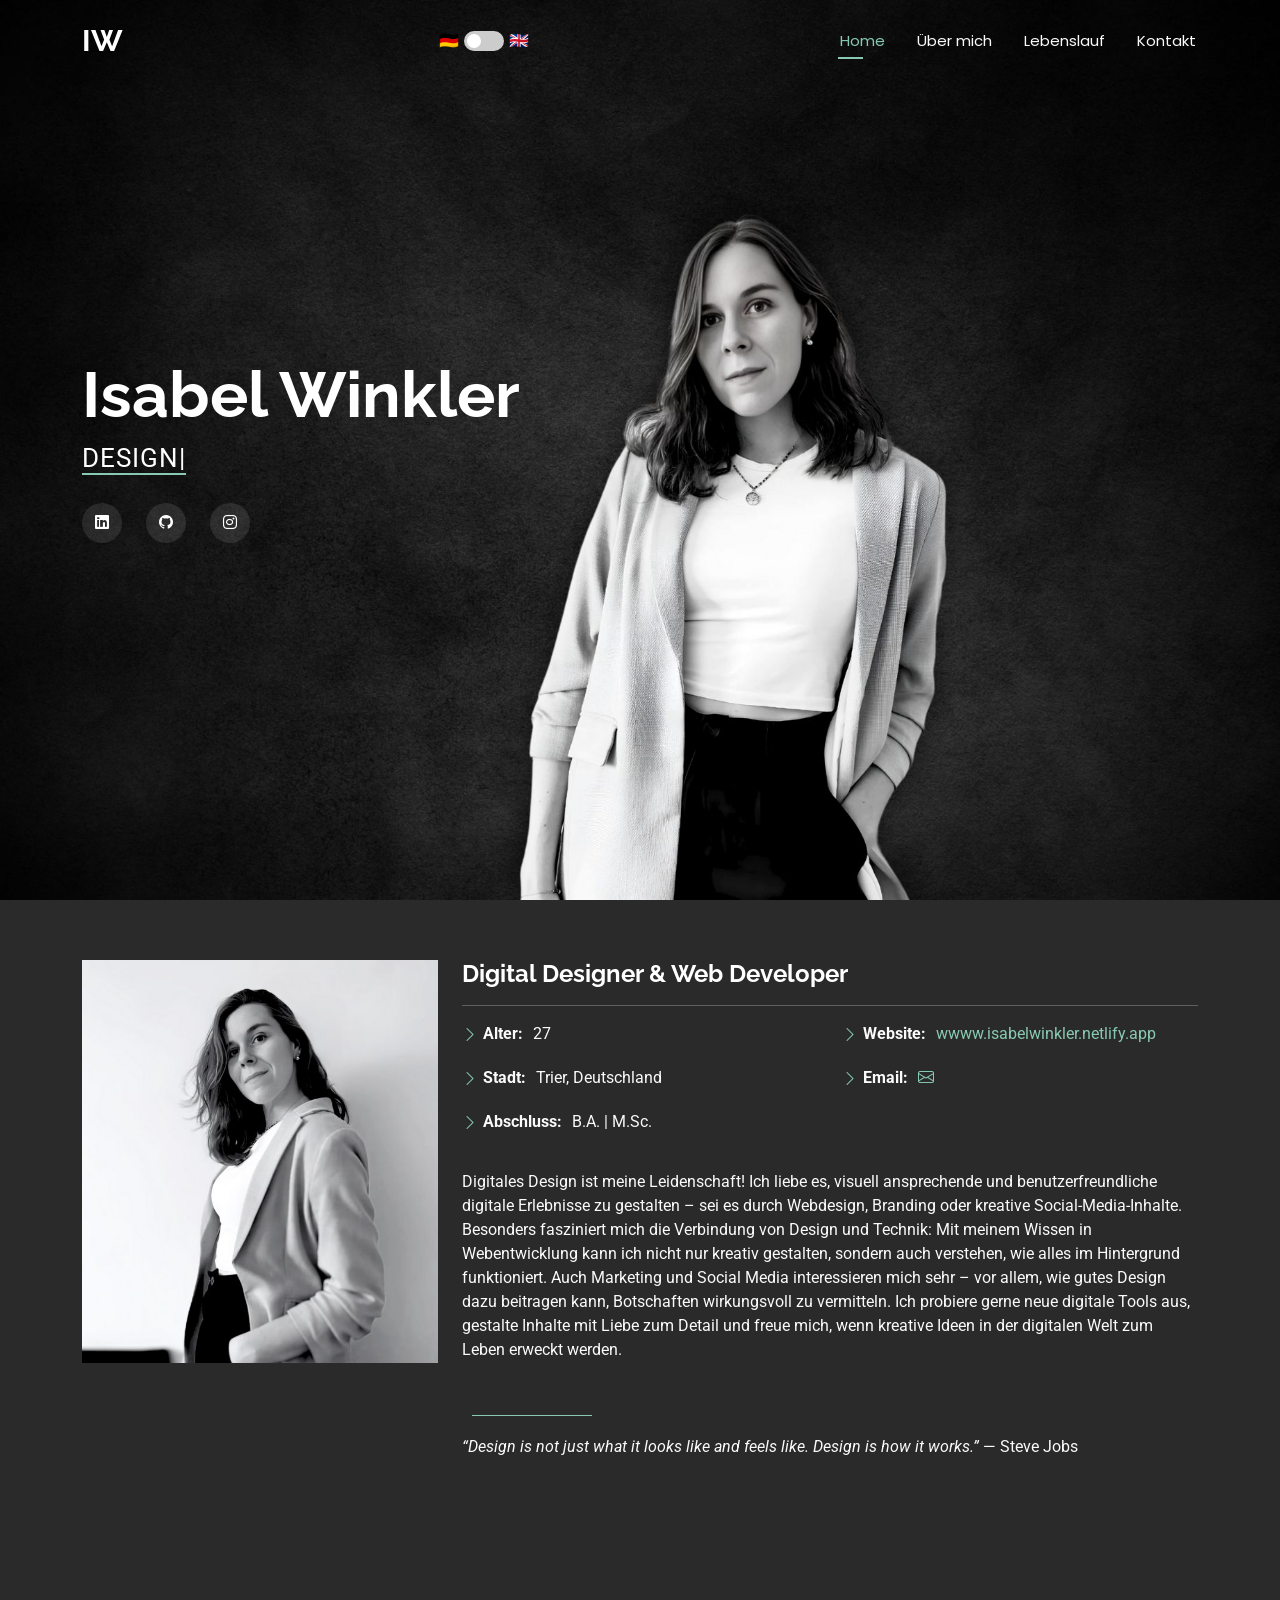
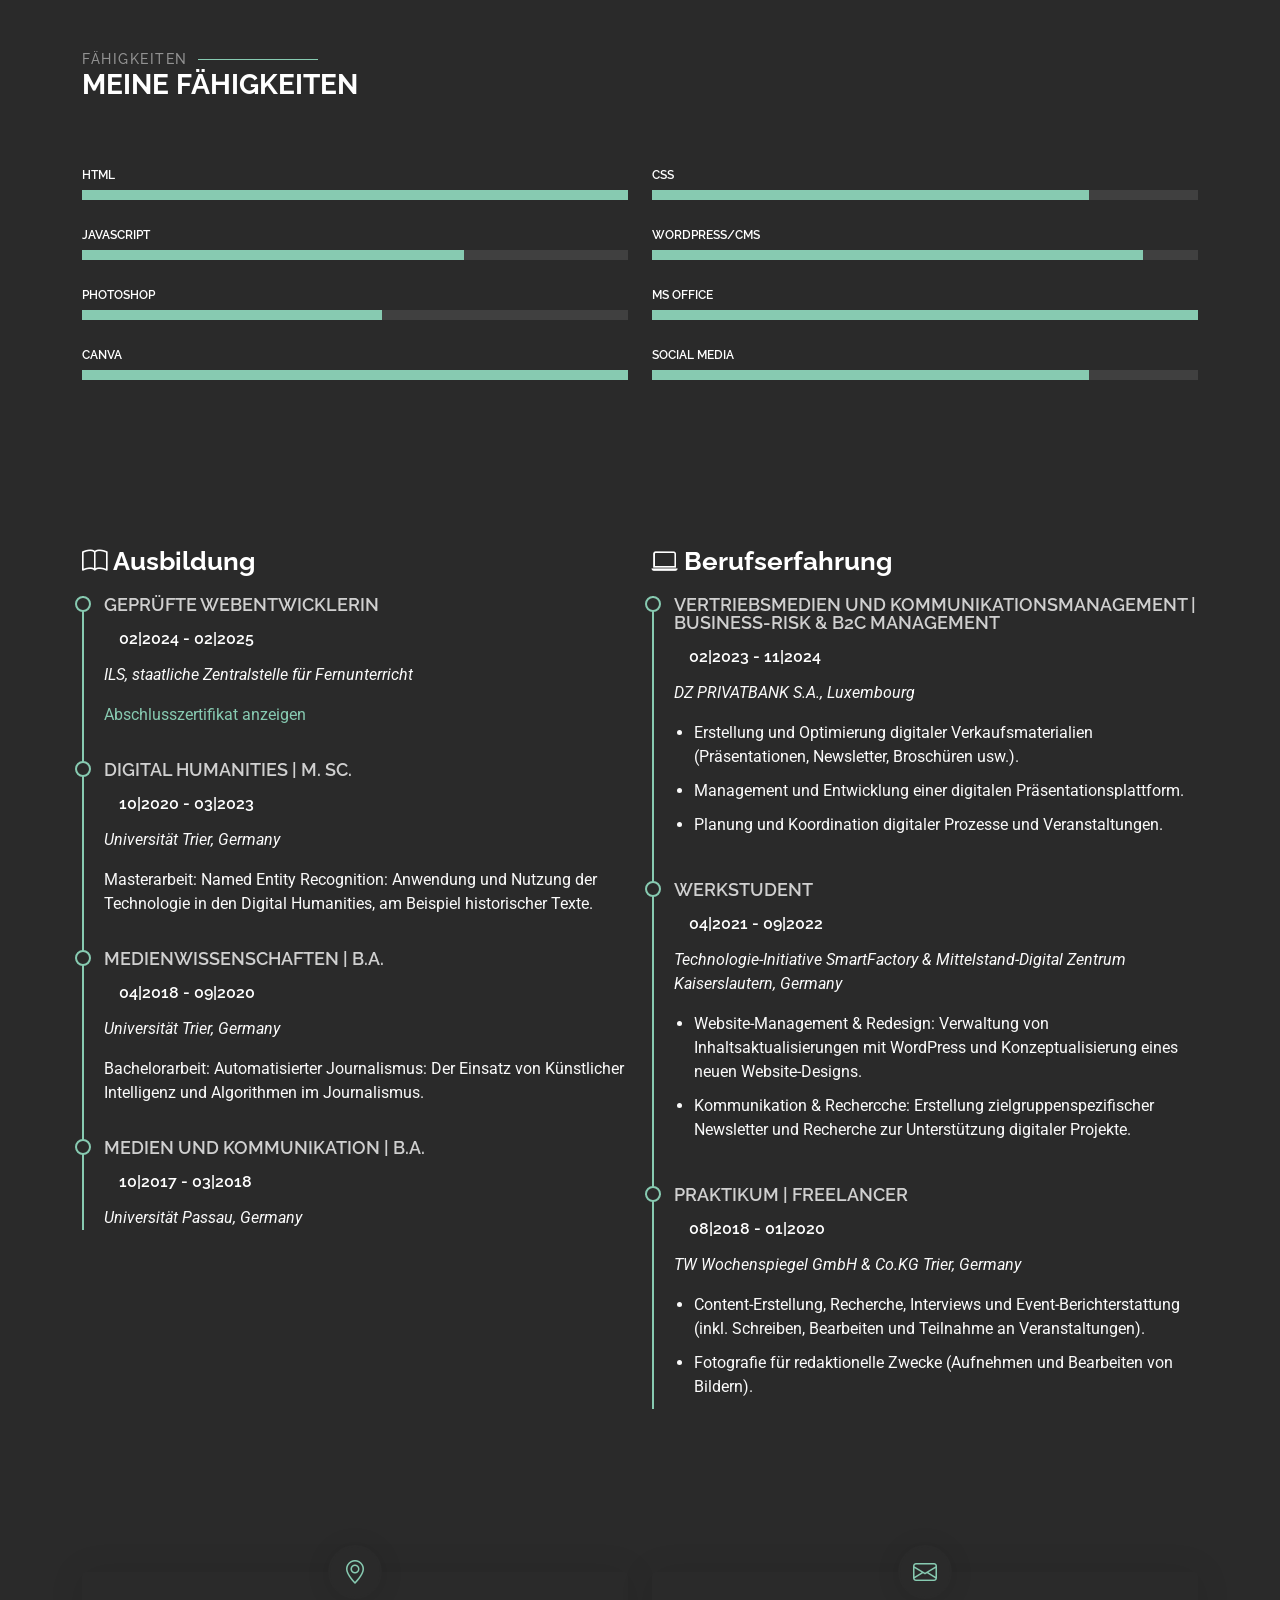
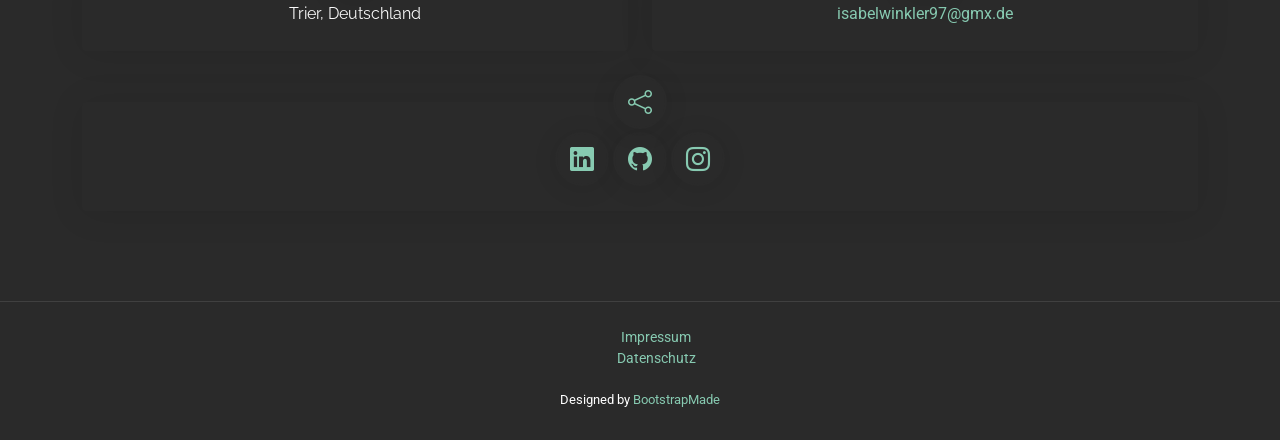
==== commit ee78115c: "Anpassungen" ====
--- a/index.html
+++ b/index.html
@@ -121,8 +121,7 @@
             <div class="col-lg-8 content">
               <h2>Digital Designer &amp; Web Developer</h2>
               <p>
-                Designverliebt, ideengetrieben, mit Code bewaffnet – aber sicher
-                nicht auf dem Weg zur nächsten KI-Epoche.<br />
+                <hr>
               </p>
               <div class="row">
                 <div class="col-lg-6">
@@ -164,14 +163,7 @@
                 </div>
               </div>
               <p class="py-3">
-                Digitales Design ist meine Leidenschaft! Ich liebe es, visuell
-                ansprechende und benutzerfreundliche Web-Erlebnisse zu schaffen,
-                während ich die technische Grundlage dahinter verstehe. Mit
-                meinem kürzlich erworbenen Zertifikat zur Webentwicklerin kann
-                ich sicher mit Code umgehen – obwohl ich mich nicht als
-                Hardcore-Entwicklerin bezeichnen würde. Mein Fokus liegt darauf,
-                Kreativität und Funktionalität zu vereinen, um bedeutungsvolle
-                digitale Erlebnisse zu gestalten.
+                Digitales Design ist meine Leidenschaft! Ich liebe es, visuell ansprechende und benutzerfreundliche digitale Erlebnisse zu gestalten – sei es durch Webdesign, Branding oder kreative Social-Media-Inhalte. Besonders fasziniert mich die Verbindung von Design und Technik: Mit meinem Wissen in Webentwicklung kann ich nicht nur kreativ gestalten, sondern auch verstehen, wie alles im Hintergrund funktioniert. Auch Marketing und Social Media interessieren mich sehr – vor allem, wie gutes Design dazu beitragen kann, Botschaften wirkungsvoll zu vermitteln. Ich probiere gerne neue digitale Tools aus, gestalte Inhalte mit Liebe zum Detail und freue mich, wenn kreative Ideen in der digitalen Welt zum Leben erweckt werden.
               </p>
               <div class="section-title">
                 <h3></h3>
@@ -306,6 +298,22 @@
                     class="progress-bar"
                     role="progressbar"
                     aria-valuenow="100"
+                    aria-valuemin="0"
+                    aria-valuemax="100"
+                  ></div>
+                </div>
+              </div>
+              <!-- End Skills Item -->
+
+              <div class="progress">
+                <span class="skill"
+                  ><span>Social Media</span> <i class="val"></i
+                ></span>
+                <div class="progress-bar-wrap">
+                  <div
+                    class="progress-bar"
+                    role="progressbar"
+                    aria-valuenow="80"
                     aria-valuemin="0"
                     aria-valuemax="100"
                   ></div>
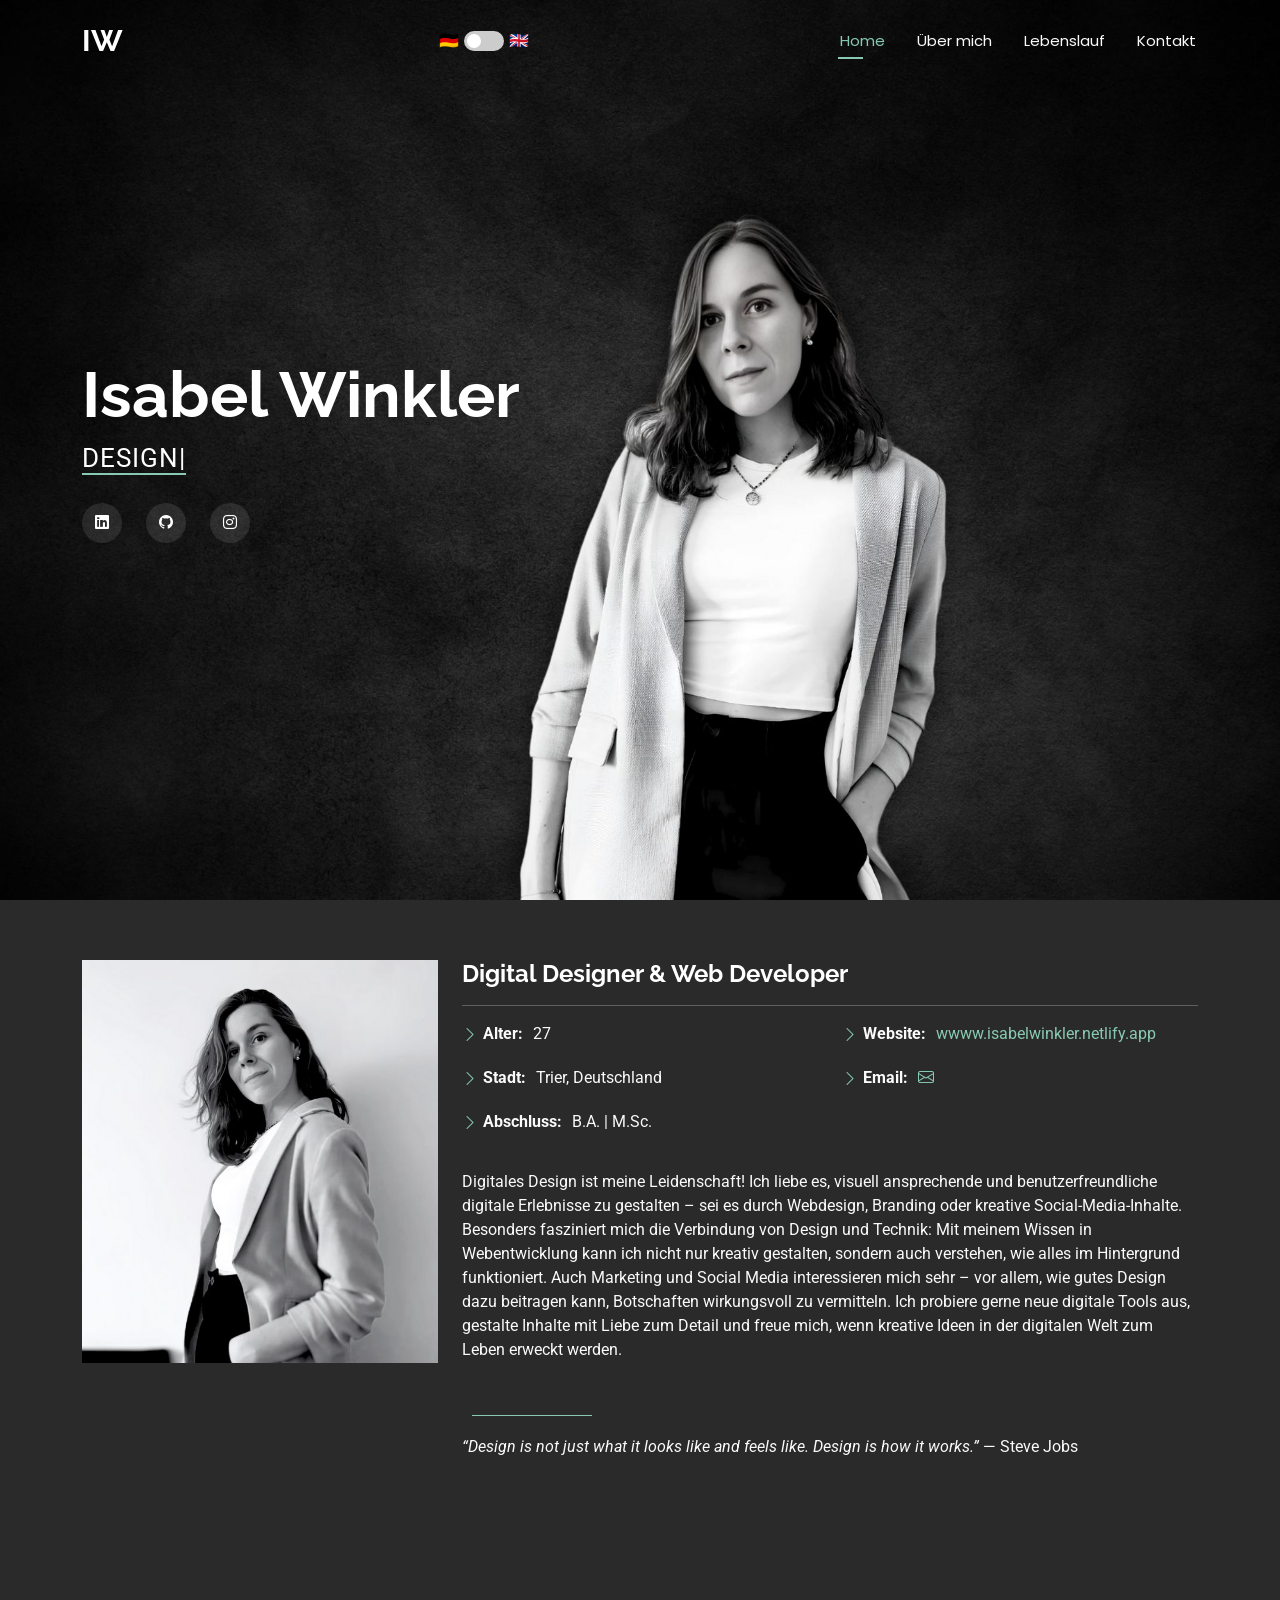
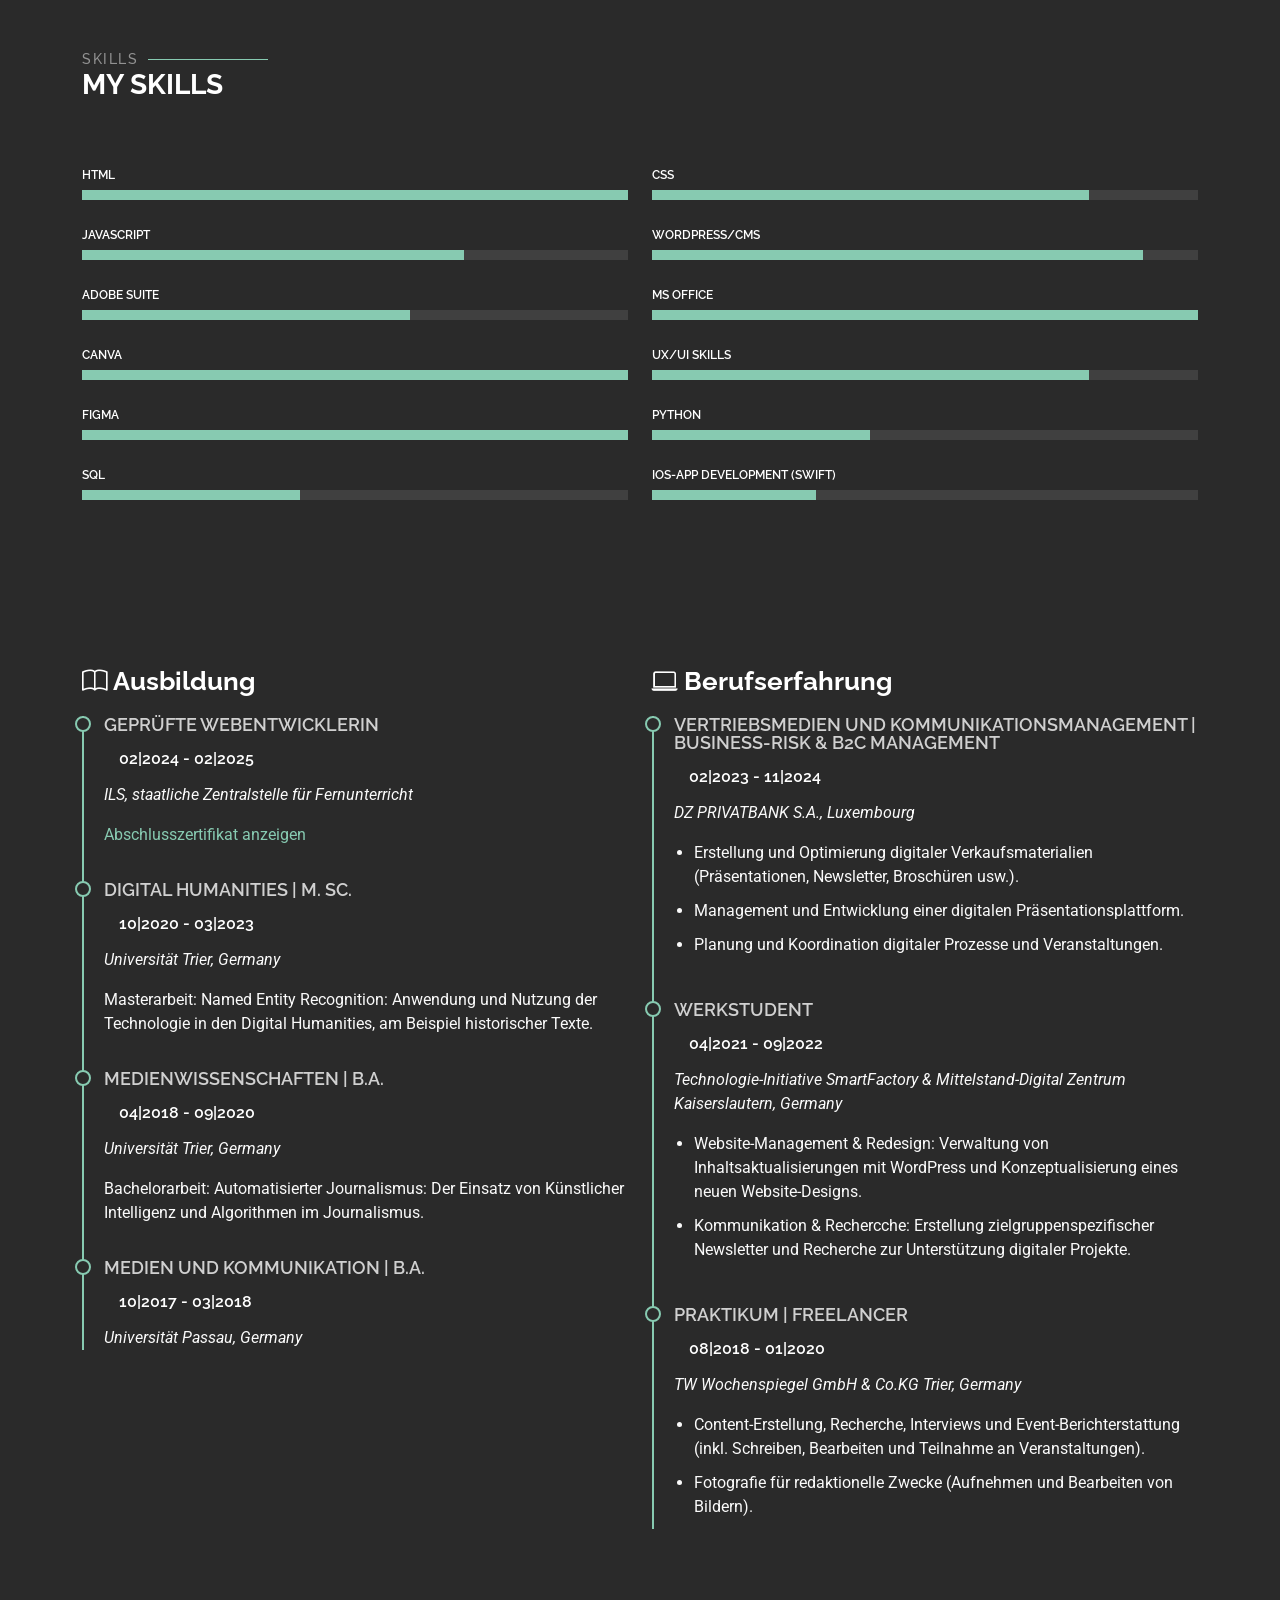
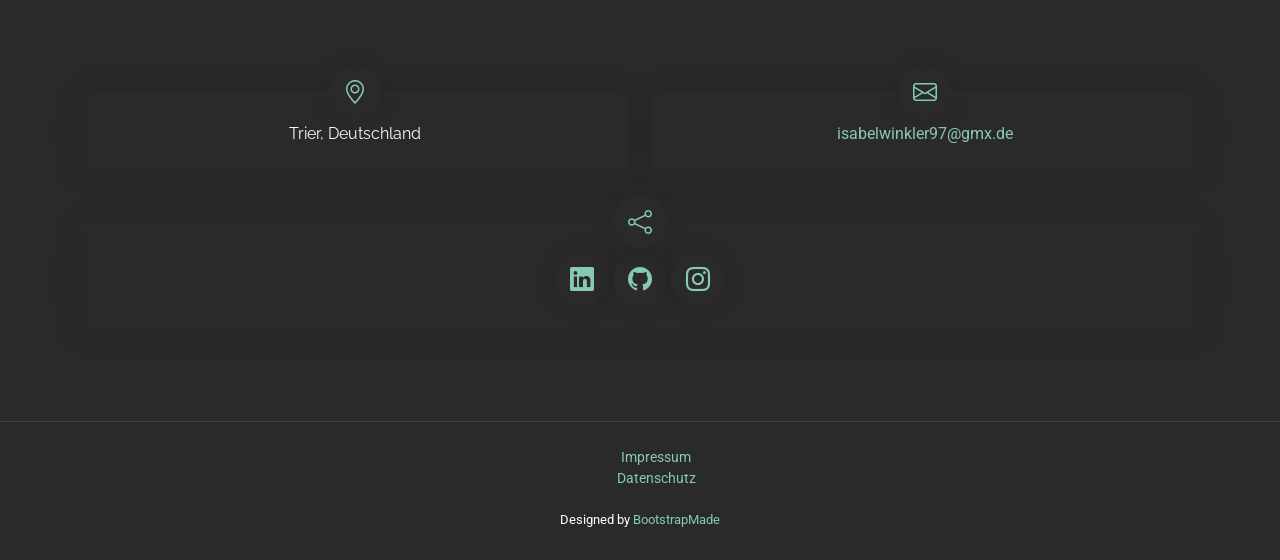
==== commit 8775c4d4: "skills" ====
--- a/index.html
+++ b/index.html
@@ -185,9 +185,9 @@
       <section id="skills" class="skills section">
         <!-- Section Title -->
         <div class="container section-title" data-aos="fade-up">
-          <h2>Fähigkeiten</h2>
+          <h2>Skills</h2>
           <div>
-            <span>Meine</span> <span class="description-title">Fähigkeiten</span>
+            <span>My</span> <span class="description-title">Skills</span>
           </div>
         </div>
         <!-- End Section Title -->
@@ -227,13 +227,13 @@
 
               <div class="progress">
                 <span class="skill"
-                  ><span>Photoshop</span> <i class="val"></i
-                ></span>
-                <div class="progress-bar-wrap">
-                  <div
-                    class="progress-bar"
-                    role="progressbar"
-                    aria-valuenow="55"
+                  ><span>Adobe Suite</span> <i class="val"></i
+                ></span>
+                <div class="progress-bar-wrap">
+                  <div
+                    class="progress-bar"
+                    role="progressbar"
+                    aria-valuenow="60"
                     aria-valuemin="0"
                     aria-valuemax="100"
                   ></div>
@@ -256,6 +256,38 @@
                 </div>
               </div>
               <!-- End Skills Item -->
+
+              <div class="progress">
+                <span class="skill"
+                  ><span>Figma</span> <i class="val"></i
+                ></span>
+                <div class="progress-bar-wrap">
+                  <div
+                    class="progress-bar"
+                    role="progressbar"
+                    aria-valuenow="100"
+                    aria-valuemin="0"
+                    aria-valuemax="70"
+                  ></div>
+                </div>
+              </div>
+              <!-- End Skills Item -->
+
+              <div class="progress">
+                <span class="skill"
+                  ><span>SQL</span> <i class="val"></i
+                ></span>
+                <div class="progress-bar-wrap">
+                  <div
+                    class="progress-bar"
+                    role="progressbar"
+                    aria-valuenow="40"
+                    aria-valuemin="0"
+                    aria-valuemax="100"
+                  ></div>
+                </div>
+              </div>
+              <!-- End Skills Item -->
             </div>
 
             <div class="col-lg-6">
@@ -307,13 +339,45 @@
 
               <div class="progress">
                 <span class="skill"
-                  ><span>Social Media</span> <i class="val"></i
+                  ><span>UX/UI Skills</span> <i class="val"></i
                 ></span>
                 <div class="progress-bar-wrap">
                   <div
                     class="progress-bar"
                     role="progressbar"
                     aria-valuenow="80"
+                    aria-valuemin="0"
+                    aria-valuemax="100"
+                  ></div>
+                </div>
+              </div>
+              <!-- End Skills Item -->
+
+              <div class="progress">
+                <span class="skill"
+                  ><span>Python</span> <i class="val"></i
+                ></span>
+                <div class="progress-bar-wrap">
+                  <div
+                    class="progress-bar"
+                    role="progressbar"
+                    aria-valuenow="40"
+                    aria-valuemin="0"
+                    aria-valuemax="100"
+                  ></div>
+                </div>
+              </div>
+              <!-- End Skills Item -->
+
+              <div class="progress">
+                <span class="skill"
+                  ><span>iOS-App Development (Swift)</span> <i class="val"></i
+                ></span>
+                <div class="progress-bar-wrap">
+                  <div
+                    class="progress-bar"
+                    role="progressbar"
+                    aria-valuenow="30"
                     aria-valuemin="0"
                     aria-valuemax="100"
                   ></div>
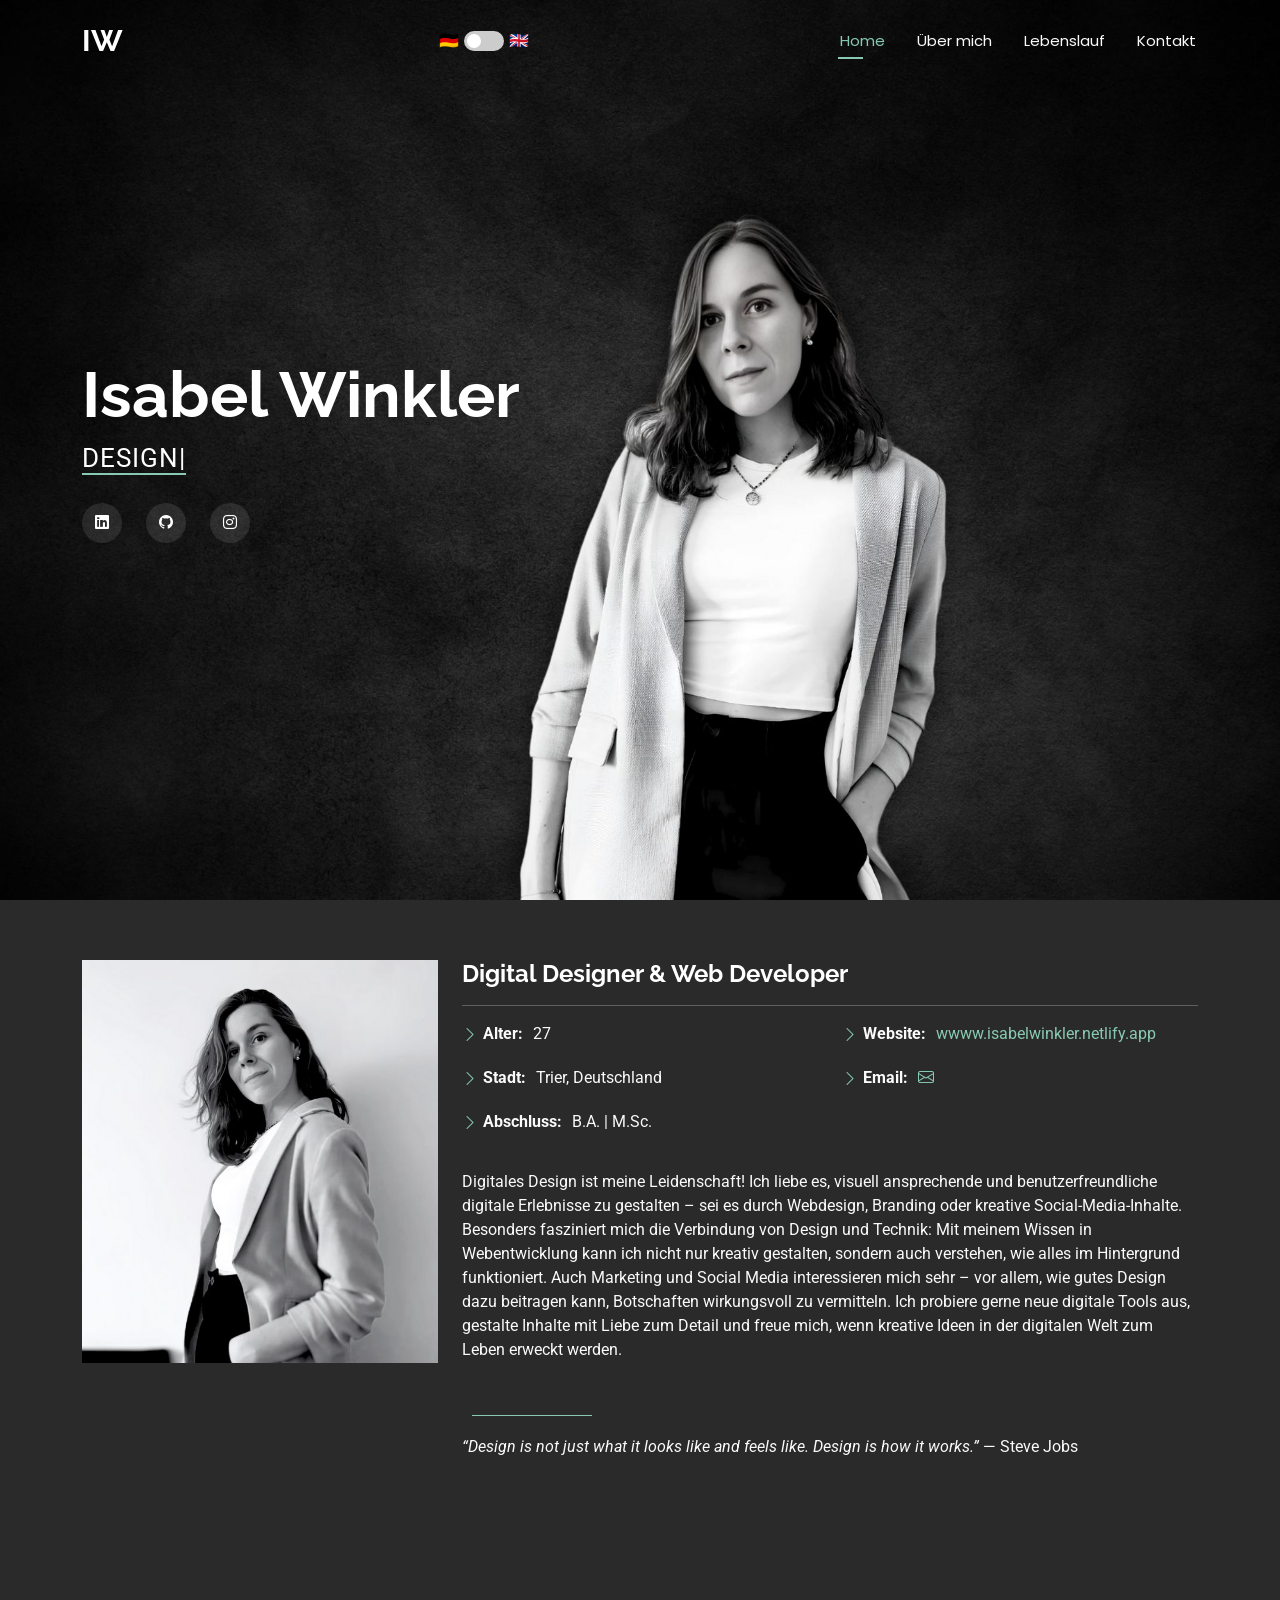
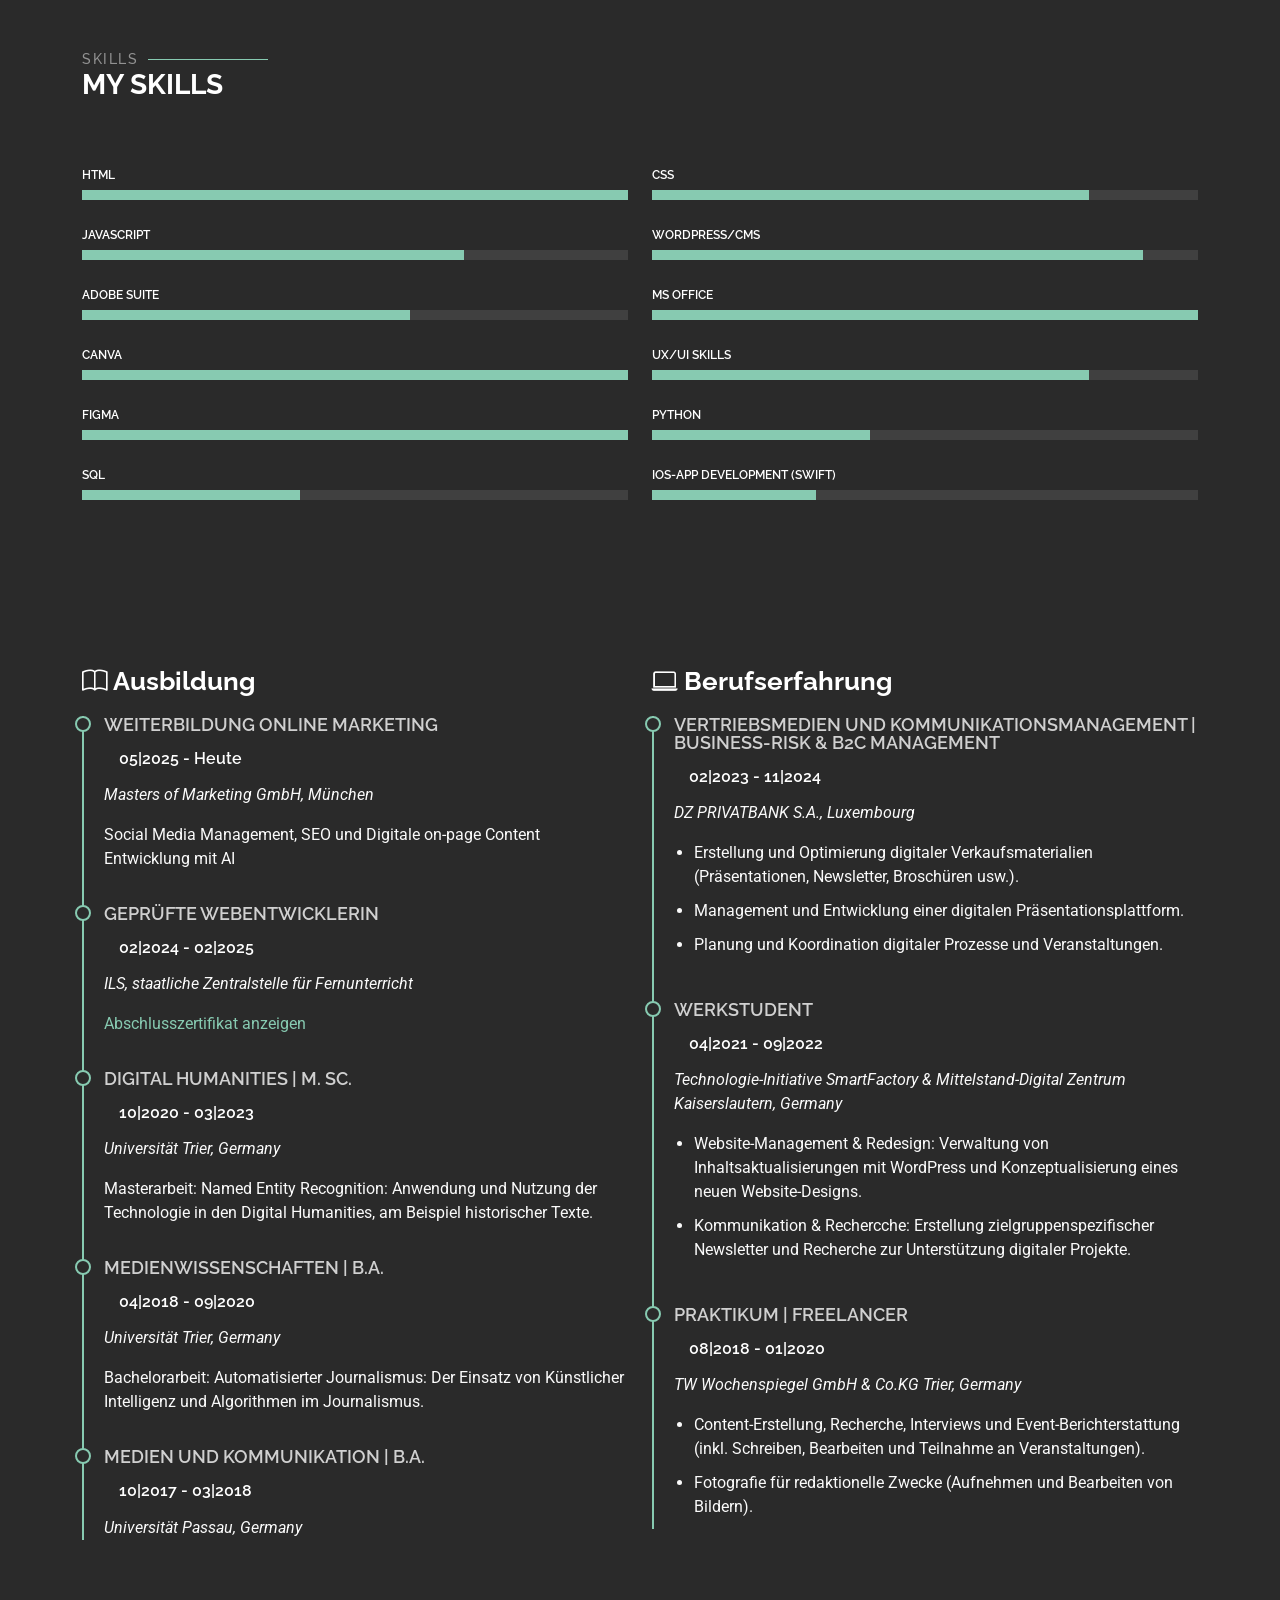
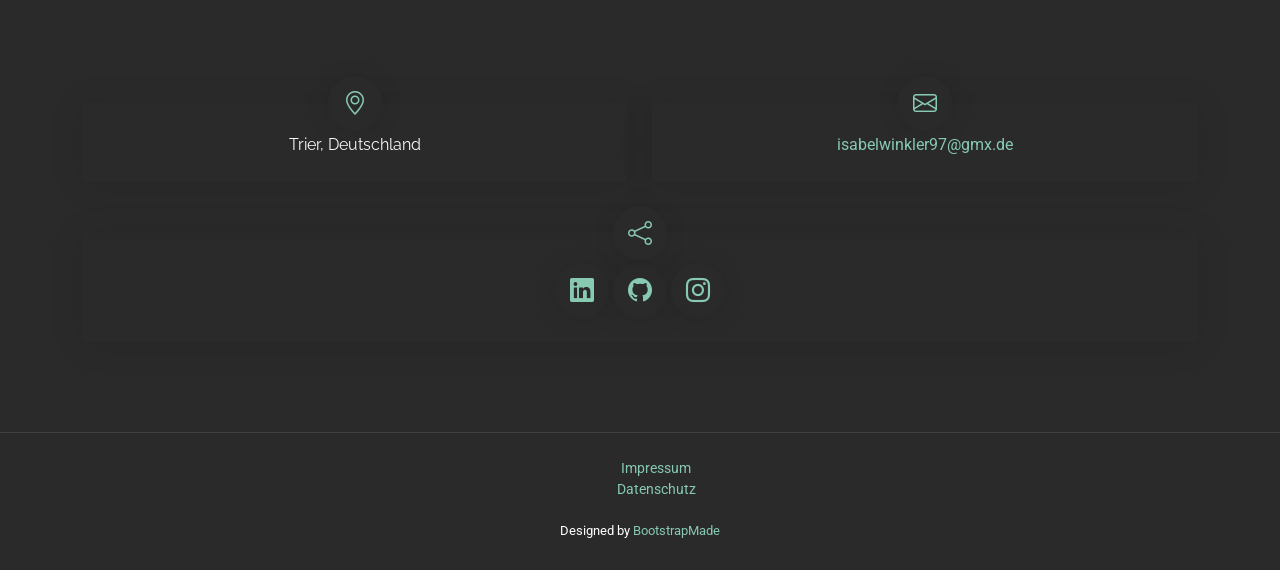
==== commit 78a4fcd4: "weiterbildung" ====
--- a/index.html
+++ b/index.html
@@ -399,6 +399,13 @@
                 <i class="icon bi bi-book flex-shrink-0"></i> Ausbildung
               </h3>
               <div class="resume-item">
+                <h4>Weiterbildung Online Marketing</h4>
+                <h5>05|2025 - Heute</h5>
+                <p><em>Masters of Marketing GmbH, München</em></p>
+                <p>Social Media Management, SEO und Digitale on-page Content Entwicklung mit AI</p>
+              </div>
+              <!-- Edn Resume Item -->
+              <div class="resume-item">
                 <h4>Geprüfte Webentwicklerin</h4>
                 <h5>02|2024 - 02|2025</h5>
                 <p><em>ILS, staatliche Zentralstelle für Fernunterricht</em></p>
